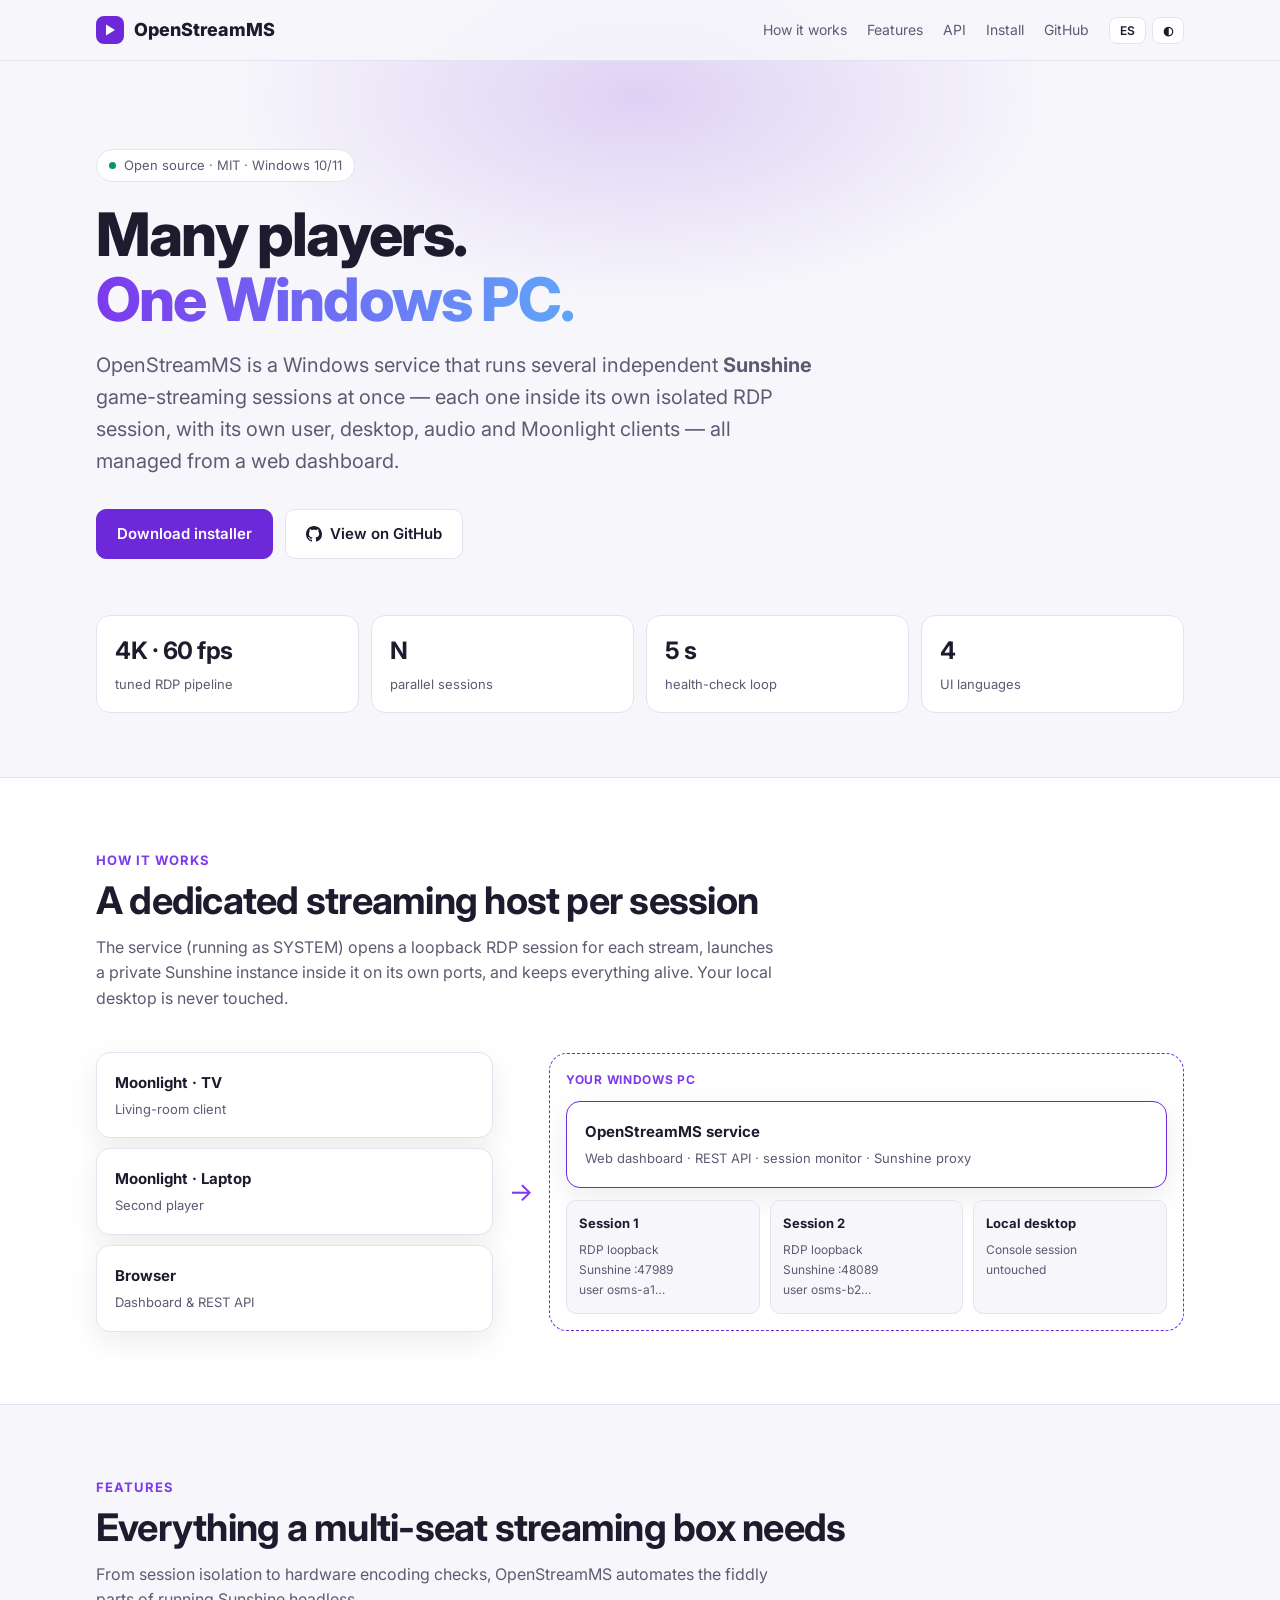
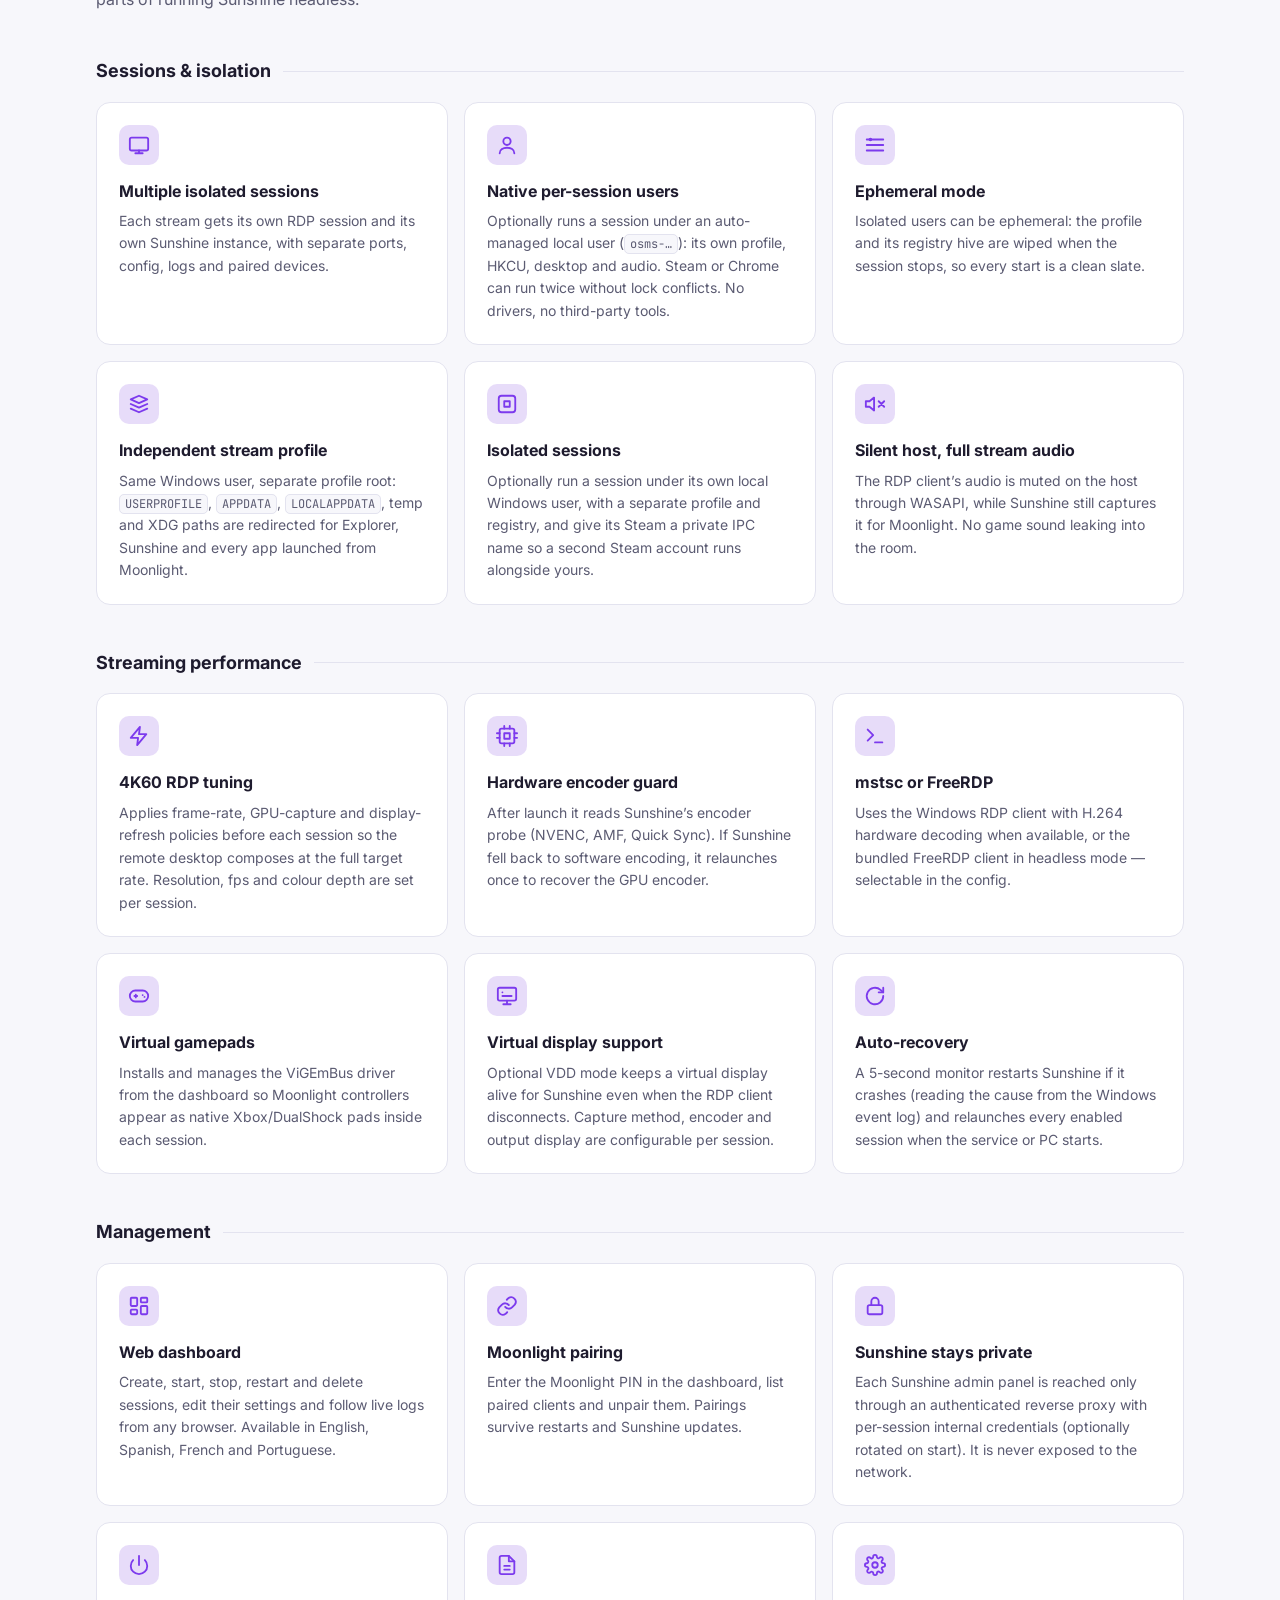
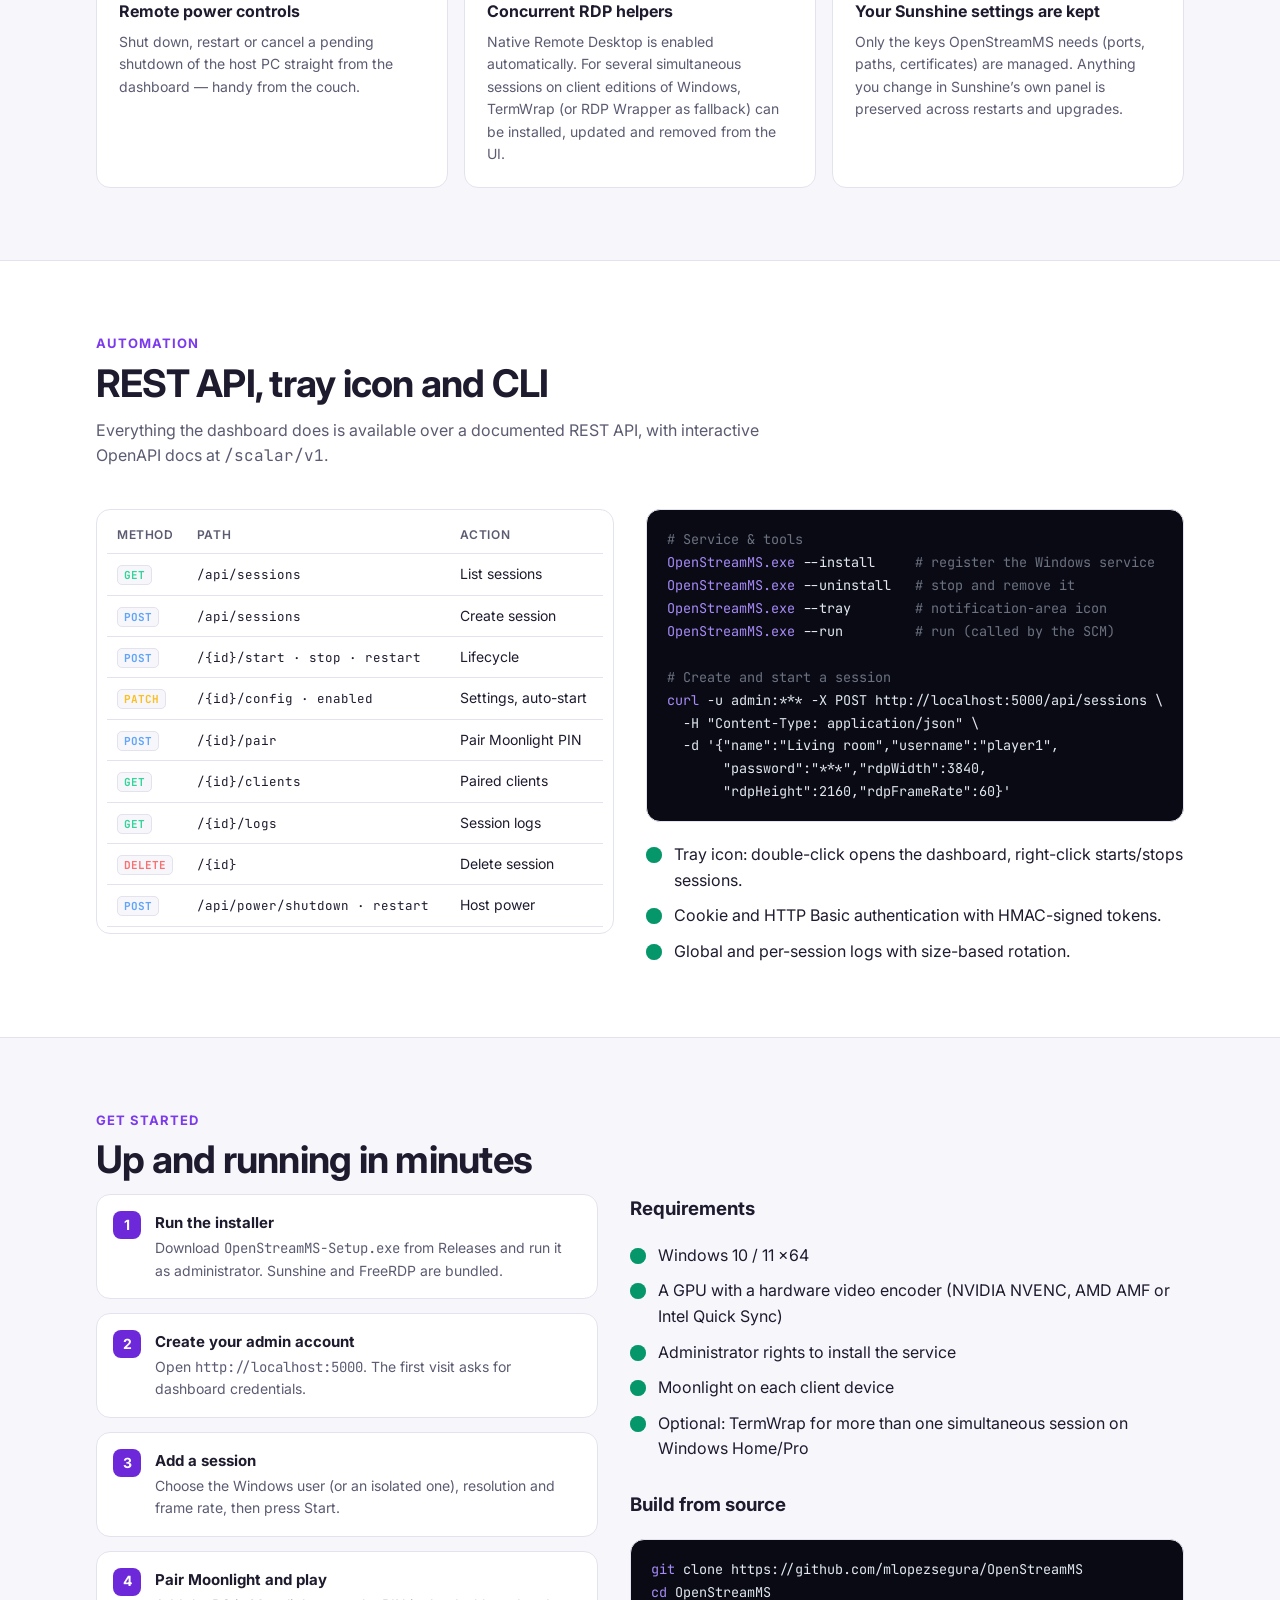
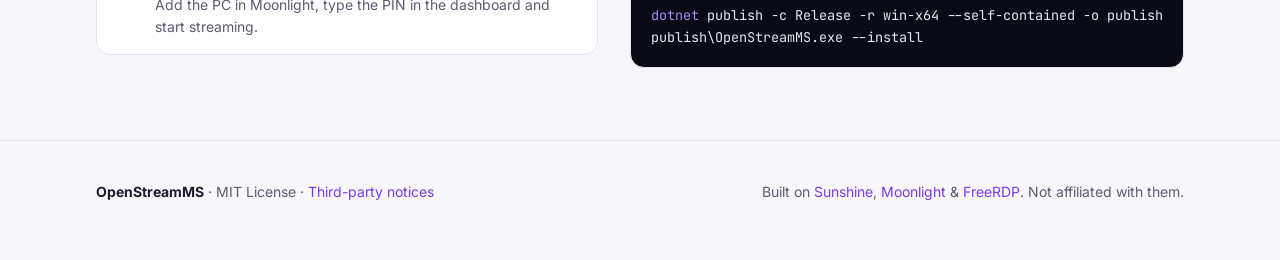
==== docs/index.html @ d2ac0c9d "Remove Sandboxie support Co-Authored-By: Claude Opus 5.5 <noreply@anthropic.com>" ====
<!DOCTYPE html>
<html lang="en">
<head>
<meta charset="utf-8">
<meta name="viewport" content="width=device-width, initial-scale=1">
<title>OpenStreamMS</title>
<meta name="description" content="Windows service that runs multiple isolated Sunshine game-streaming sessions for Moonlight, each in its own RDP session, managed from a web dashboard.">
<link rel="icon" href="data:image/svg+xml,<svg xmlns='http://www.w3.org/2000/svg' viewBox='0 0 32 32'><rect width='32' height='32' rx='7' fill='%237c3aed'/><path d='M12 9l11 7-11 7z' fill='white'/></svg>">
<link rel="preconnect" href="https://fonts.googleapis.com">
<link rel="preconnect" href="https://fonts.gstatic.com" crossorigin>
<link href="https://fonts.googleapis.com/css2?family=Inter:wght@400;500;600;700;800&family=JetBrains+Mono:wght@400;500&display=swap" rel="stylesheet">
<style>
:root {
  --bg: #0d0d1a;
  --surface: #13131f;
  --card: #1a1a2e;
  --border: #2d2d50;
  --accent: #7c3aed;
  --accent-2: #a78bfa;
  --text: #e2e8f0;
  --muted: #94a3b8;
  --ok: #34d399;
  --radius: 14px;
  --shadow: 0 10px 40px rgba(0,0,0,.35);
  --glow: rgba(124,58,237,.35);
}
:root[data-theme="light"] {
  --bg: #f7f7fb;
  --surface: #ffffff;
  --card: #ffffff;
  --border: #e3e3ef;
  --accent: #6d28d9;
  --accent-2: #7c3aed;
  --text: #1e1b2e;
  --muted: #5b5b72;
  --ok: #059669;
  --shadow: 0 10px 30px rgba(30,27,46,.08);
  --glow: rgba(109,40,217,.18);
}
@media (prefers-color-scheme: light) {
  :root:not([data-theme="dark"]) {
    --bg: #f7f7fb; --surface: #ffffff; --card: #ffffff; --border: #e3e3ef;
    --accent: #6d28d9; --accent-2: #7c3aed; --text: #1e1b2e; --muted: #5b5b72;
    --ok: #059669; --shadow: 0 10px 30px rgba(30,27,46,.08); --glow: rgba(109,40,217,.18);
  }
}
* { box-sizing: border-box; }
html { scroll-behavior: smooth; }
body {
  margin: 0; background: var(--bg); color: var(--text);
  font: 16px/1.6 Inter, system-ui, -apple-system, "Segoe UI", sans-serif;
  -webkit-font-smoothing: antialiased; overflow-x: hidden;
}
a { color: var(--accent-2); text-decoration: none; }
a:hover { text-decoration: underline; }
code, pre { font-family: "JetBrains Mono", ui-monospace, Consolas, monospace; }
.wrap { max-width: 1120px; margin: 0 auto; padding: 0 16px; }

/* Language switch: only the active language is shown */
html[lang="en"] [lang="es"], html[lang="es"] [lang="en"] { display: none !important; }

/* Nav */
nav.top {
  position: sticky; top: 0; z-index: 10;
  background: color-mix(in srgb, var(--bg) 85%, transparent);
  backdrop-filter: blur(10px); border-bottom: 1px solid var(--border);
}
nav.top .wrap { display: flex; align-items: center; gap: 20px; height: 60px; }
.brand { display: flex; align-items: center; gap: 10px; font-weight: 800; color: var(--text); font-size: 18px; }
.brand:hover { text-decoration: none; }
.logo { width: 28px; height: 28px; border-radius: 8px; background: var(--accent); display: grid; place-items: center; }
.links { display: flex; gap: 20px; margin-left: auto; font-size: 14px; }
.links a { color: var(--muted); }
.links a:hover { color: var(--text); text-decoration: none; }
.tools { display: flex; gap: 6px; }
.chip {
  border: 1px solid var(--border); background: var(--surface); color: var(--text);
  border-radius: 8px; padding: 5px 10px; font: 600 12px Inter, sans-serif; cursor: pointer;
}
.chip:hover { border-color: var(--accent); }
@media (max-width: 760px) { .links { display: none; } .tools { margin-left: auto; } }

/* Hero */
.hero { padding: 88px 0 64px; position: relative; }
.hero::before {
  content: ""; position: absolute; inset: -120px 0 auto; height: 520px; z-index: -1;
  background: radial-gradient(600px 300px at 50% 30%, var(--glow), transparent 70%);
}
.badge {
  display: inline-flex; gap: 8px; align-items: center; font-size: 13px; color: var(--muted);
  border: 1px solid var(--border); border-radius: 999px; padding: 5px 12px; background: var(--surface);
}
.badge .dot { width: 7px; height: 7px; border-radius: 50%; background: var(--ok); }
h1 { font-size: clamp(36px, 6vw, 60px); line-height: 1.08; letter-spacing: -.03em; margin: 20px 0 18px; font-weight: 800; }
h1 .grad { background: linear-gradient(90deg, var(--accent-2), #60a5fa); -webkit-background-clip: text; background-clip: text; color: transparent; }
.lead { font-size: clamp(17px, 2.2vw, 20px); color: var(--muted); max-width: 720px; margin: 0 0 32px; }
.cta { display: flex; gap: 12px; flex-wrap: wrap; }
.btn {
  display: inline-flex; align-items: center; gap: 8px; padding: 12px 20px; border-radius: 10px;
  font-weight: 600; font-size: 15px; border: 1px solid var(--border); color: var(--text); background: var(--surface);
}
.btn:hover { text-decoration: none; border-color: var(--accent); }
.btn.primary { background: var(--accent); border-color: var(--accent); color: #fff; }
.btn.primary:hover { filter: brightness(1.1); }
.stats { display: grid; grid-template-columns: repeat(4, 1fr); gap: 12px; margin-top: 56px; }
.stat { background: var(--surface); border: 1px solid var(--border); border-radius: var(--radius); padding: 16px 18px; }
.stat b { display: block; font-size: 24px; letter-spacing: -.02em; }
.stat span { color: var(--muted); font-size: 13px; }
@media (max-width: 760px) { .stats { grid-template-columns: repeat(2, 1fr); } }

/* Sections */
section { padding: 72px 0; }
section.alt { background: var(--surface); border-block: 1px solid var(--border); }
.eyebrow { color: var(--accent-2); font-weight: 700; font-size: 13px; text-transform: uppercase; letter-spacing: .08em; }
h2 { font-size: clamp(28px, 4vw, 38px); letter-spacing: -.02em; margin: 8px 0 12px; line-height: 1.15; }
.sub { color: var(--muted); max-width: 680px; margin: 0 0 40px; }

/* Architecture flow */
.flow { display: grid; grid-template-columns: 1fr auto 1.6fr; gap: 16px; align-items: center; }
.node { background: var(--card); border: 1px solid var(--border); border-radius: var(--radius); padding: 18px; box-shadow: var(--shadow); }
.node h4 { margin: 0 0 4px; font-size: 15px; }
.node p { margin: 0; color: var(--muted); font-size: 13px; }
.arrow { color: var(--accent-2); font-size: 26px; text-align: center; }
.host { border: 1px dashed var(--accent); border-radius: calc(var(--radius) + 4px); padding: 16px; }
.host > .label { font-size: 12px; font-weight: 700; color: var(--accent-2); text-transform: uppercase; letter-spacing: .06em; margin-bottom: 12px; }
.svc { margin-bottom: 12px; border-color: var(--accent); }
.sessions { display: grid; grid-template-columns: repeat(3, 1fr); gap: 10px; }
.session { background: var(--bg); border: 1px solid var(--border); border-radius: 10px; padding: 12px; font-size: 13px; }
.session b { display: block; font-size: 13px; margin-bottom: 6px; }
.session div { color: var(--muted); font-size: 12px; line-height: 1.7; }
.clients { display: grid; gap: 10px; }
@media (max-width: 860px) {
  .flow { grid-template-columns: 1fr; }
  .arrow { transform: rotate(90deg); }
  .sessions { grid-template-columns: 1fr; }
}

/* Feature grid */
.cat { margin: 44px 0 16px; display: flex; align-items: center; gap: 12px; font-weight: 700; font-size: 18px; }
.cat:first-of-type { margin-top: 0; }
.cat::after { content: ""; flex: 1; height: 1px; background: var(--border); }
.grid { display: grid; grid-template-columns: repeat(3, 1fr); gap: 16px; }
@media (max-width: 960px) { .grid { grid-template-columns: repeat(2, 1fr); } }
@media (max-width: 620px) { .grid { grid-template-columns: 1fr; } }
.feat {
  background: var(--card); border: 1px solid var(--border); border-radius: var(--radius); padding: 22px;
  transition: border-color .15s, transform .15s;
}
.feat:hover { border-color: var(--accent); transform: translateY(-2px); }
.ico {
  width: 40px; height: 40px; border-radius: 10px; display: grid; place-items: center; margin-bottom: 14px;
  background: color-mix(in srgb, var(--accent) 16%, transparent); color: var(--accent-2);
}
.ico svg { width: 22px; height: 22px; fill: none; stroke: currentColor; stroke-width: 2; stroke-linecap: round; stroke-linejoin: round; }
.feat h3 { margin: 0 0 6px; font-size: 16px; }
.feat p { margin: 0; color: var(--muted); font-size: 14px; }
.feat code { font-size: 12px; background: var(--bg); border: 1px solid var(--border); border-radius: 5px; padding: 1px 5px; }

/* Two-column blocks */
.two { display: grid; grid-template-columns: 1fr 1fr; gap: 32px; align-items: start; }
@media (max-width: 860px) { .two { grid-template-columns: 1fr; } }
ul.check { list-style: none; padding: 0; margin: 0; display: grid; gap: 10px; }
ul.check li { padding-left: 28px; position: relative; }
ul.check li::before {
  content: ""; position: absolute; left: 0; top: 5px; width: 16px; height: 16px; border-radius: 50%;
  background: color-mix(in srgb, var(--ok) 20%, transparent);
  box-shadow: inset 0 0 0 5px color-mix(in srgb, var(--ok) 20%, transparent), inset 0 0 0 8px var(--ok);
}
pre {
  background: #0a0a14; color: #e2e8f0; border: 1px solid var(--border); border-radius: var(--radius);
  padding: 18px 20px; overflow-x: auto; font-size: 13.5px; line-height: 1.7; margin: 0;
}
pre .c { color: #6b7280; }
pre .k { color: #a78bfa; }
table { width: 100%; border-collapse: collapse; font-size: 14px; }
th, td { text-align: left; padding: 9px 10px; border-bottom: 1px solid var(--border); vertical-align: top; }
th { color: var(--muted); font-weight: 600; font-size: 12px; text-transform: uppercase; letter-spacing: .05em; }
td code { font-size: 12.5px; }
.m { font: 700 11px "JetBrains Mono", monospace; padding: 2px 6px; border-radius: 5px; background: var(--bg); border: 1px solid var(--border); }
.m.get { color: #34d399; } .m.post { color: #60a5fa; } .m.patch { color: #fbbf24; } .m.del { color: #f87171; } .m.put { color: #c084fc; }
.tablewrap { overflow-x: auto; background: var(--card); border: 1px solid var(--border); border-radius: var(--radius); padding: 6px 10px; }

/* Steps */
.steps { counter-reset: s; display: grid; gap: 14px; }
.step { background: var(--card); border: 1px solid var(--border); border-radius: var(--radius); padding: 16px 18px 16px 58px; position: relative; }
.step::before {
  counter-increment: s; content: counter(s); position: absolute; left: 16px; top: 16px;
  width: 28px; height: 28px; border-radius: 8px; background: var(--accent); color: #fff; font-weight: 700; display: grid; place-items: center; font-size: 14px;
}
.step h4 { margin: 0 0 2px; font-size: 15px; }
.step p { margin: 0; color: var(--muted); font-size: 14px; }

footer { padding: 40px 0 56px; color: var(--muted); font-size: 14px; border-top: 1px solid var(--border); }
footer .wrap { display: flex; gap: 20px; flex-wrap: wrap; justify-content: space-between; }
</style>
</head>
<body>

<nav class="top">
  <div class="wrap">
    <a class="brand" href="#">
      <span class="logo"><svg width="14" height="14" viewBox="0 0 14 14"><path d="M3 1.5l9 5.5-9 5.5z" fill="#fff"/></svg></span>
      OpenStreamMS
    </a>
    <div class="links">
      <a href="#how"><span lang="en">How it works</span><span lang="es">Cómo funciona</span></a>
      <a href="#features"><span lang="en">Features</span><span lang="es">Características</span></a>
      <a href="#api">API</a>
      <a href="#install"><span lang="en">Install</span><span lang="es">Instalación</span></a>
      <a href="https://github.com/mlopezsegura/OpenStreamMS">GitHub</a>
    </div>
    <div class="tools">
      <button class="chip" id="langBtn" type="button" aria-label="Switch language">ES</button>
      <button class="chip" id="themeBtn" type="button" aria-label="Toggle theme">◐</button>
    </div>
  </div>
</nav>

<header class="hero">
  <div class="wrap">
    <span class="badge"><span class="dot"></span>
      <span lang="en">Open source · MIT · Windows 10/11</span>
      <span lang="es">Código abierto · MIT · Windows 10/11</span>
    </span>
    <h1>
      <span lang="en">Many players.<br><span class="grad">One Windows PC.</span></span>
      <span lang="es">Varios jugadores.<br><span class="grad">Un solo PC con Windows.</span></span>
    </h1>
    <p class="lead">
      <span lang="en">OpenStreamMS is a Windows service that runs several independent <strong>Sunshine</strong> game-streaming sessions at once — each one inside its own isolated RDP session, with its own user, desktop, audio and Moonlight clients — all managed from a web dashboard.</span>
      <span lang="es">OpenStreamMS es un servicio de Windows que ejecuta varias sesiones de streaming de juegos con <strong>Sunshine</strong> a la vez, cada una dentro de su propia sesión RDP aislada, con su usuario, escritorio, audio y clientes Moonlight, y todo se gestiona desde un panel web.</span>
    </p>
    <div class="cta">
      <a class="btn primary" href="https://github.com/mlopezsegura/OpenStreamMS/releases">
        <span lang="en">Download installer</span><span lang="es">Descargar instalador</span>
      </a>
      <a class="btn" href="https://github.com/mlopezsegura/OpenStreamMS">
        <svg width="16" height="16" viewBox="0 0 16 16" fill="currentColor"><path d="M8 0C3.58 0 0 3.58 0 8c0 3.54 2.29 6.53 5.47 7.59.4.07.55-.17.55-.38 0-.19-.01-.82-.01-1.49-2.01.37-2.53-.49-2.69-.94-.09-.23-.48-.94-.82-1.13-.28-.15-.68-.52-.01-.53.63-.01 1.08.58 1.23.82.72 1.21 1.87.87 2.33.66.07-.52.28-.87.51-1.07-1.78-.2-3.64-.89-3.64-3.95 0-.87.31-1.59.82-2.15-.08-.2-.36-1.02.08-2.12 0 0 .67-.21 2.2.82.64-.18 1.32-.27 2-.27.68 0 1.36.09 2 .27 1.53-1.04 2.2-.82 2.2-.82.44 1.1.16 1.92.08 2.12.51.56.82 1.27.82 2.15 0 3.07-1.87 3.75-3.65 3.95.29.25.54.73.54 1.48 0 1.07-.01 1.93-.01 2.2 0 .21.15.46.55.38A8.013 8.013 0 0016 8c0-4.42-3.58-8-8-8z"/></svg>
        <span lang="en">View on GitHub</span><span lang="es">Ver en GitHub</span>
      </a>
    </div>
    <div class="stats">
      <div class="stat"><b>4K · 60 fps</b><span lang="en">tuned RDP pipeline</span><span lang="es">pipeline RDP optimizado</span></div>
      <div class="stat"><b>N</b><span lang="en">parallel sessions</span><span lang="es">sesiones en paralelo</span></div>
      <div class="stat"><b>5 s</b><span lang="en">health-check loop</span><span lang="es">ciclo de vigilancia</span></div>
      <div class="stat"><b>4</b><span lang="en">UI languages</span><span lang="es">idiomas en el panel</span></div>
    </div>
  </div>
</header>

<!-- ───────────────────────── HOW IT WORKS ───────────────────────── -->
<section id="how" class="alt">
  <div class="wrap">
    <div class="eyebrow"><span lang="en">How it works</span><span lang="es">Cómo funciona</span></div>
    <h2><span lang="en">A dedicated streaming host per session</span><span lang="es">Un host de streaming dedicado por sesión</span></h2>
    <p class="sub">
      <span lang="en">The service (running as SYSTEM) opens a loopback RDP session for each stream, launches a private Sunshine instance inside it on its own ports, and keeps everything alive. Your local desktop is never touched.</span>
      <span lang="es">El servicio (que corre como SYSTEM) abre una sesión RDP local por cada stream, lanza dentro una instancia privada de Sunshine con sus propios puertos y lo mantiene todo en marcha. Tu escritorio local no se toca.</span>
    </p>

    <div class="flow">
      <div class="clients">
        <div class="node"><h4>Moonlight · TV</h4><p><span lang="en">Living-room client</span><span lang="es">Cliente del salón</span></p></div>
        <div class="node"><h4>Moonlight · Laptop</h4><p><span lang="en">Second player</span><span lang="es">Segundo jugador</span></p></div>
        <div class="node"><h4><span lang="en">Browser</span><span lang="es">Navegador</span></h4><p><span lang="en">Dashboard &amp; REST API</span><span lang="es">Panel y API REST</span></p></div>
      </div>
      <div class="arrow" aria-hidden="true">→</div>
      <div class="host">
        <div class="label"><span lang="en">Your Windows PC</span><span lang="es">Tu PC con Windows</span></div>
        <div class="node svc">
          <h4>OpenStreamMS service</h4>
          <p><span lang="en">Web dashboard · REST API · session monitor · Sunshine proxy</span><span lang="es">Panel web · API REST · monitor de sesiones · proxy a Sunshine</span></p>
        </div>
        <div class="sessions">
          <div class="session"><b><span lang="en">Session 1</span><span lang="es">Sesión 1</span></b>
            <div>RDP loopback<br>Sunshine :47989<br><span lang="en">user</span><span lang="es">usuario</span> osms-a1…</div></div>
          <div class="session"><b><span lang="en">Session 2</span><span lang="es">Sesión 2</span></b>
            <div>RDP loopback<br>Sunshine :48089<br><span lang="en">user</span><span lang="es">usuario</span> osms-b2…</div></div>
          <div class="session"><b><span lang="en">Local desktop</span><span lang="es">Escritorio local</span></b>
            <div><span lang="en">Console session<br>untouched</span><span lang="es">Sesión de consola<br>intacta</span></div></div>
        </div>
      </div>
    </div>
  </div>
</section>

<!-- ───────────────────────── FEATURES ───────────────────────── -->
<section id="features">
  <div class="wrap">
    <div class="eyebrow"><span lang="en">Features</span><span lang="es">Características</span></div>
    <h2><span lang="en">Everything a multi-seat streaming box needs</span><span lang="es">Todo lo que necesita un PC de streaming multipuesto</span></h2>
    <p class="sub"><span lang="en">From session isolation to hardware encoding checks, OpenStreamMS automates the fiddly parts of running Sunshine headless.</span><span lang="es">Desde el aislamiento de sesiones hasta la comprobación del encoder por hardware, OpenStreamMS automatiza lo más engorroso de usar Sunshine sin pantalla.</span></p>

    <!-- Sessions & isolation -->
    <div class="cat"><span lang="en">Sessions &amp; isolation</span><span lang="es">Sesiones y aislamiento</span></div>
    <div class="grid">
      <div class="feat">
        <div class="ico"><svg viewBox="0 0 24 24"><rect x="2" y="4" width="20" height="14" rx="2"/><path d="M8 21h8M12 18v3"/></svg></div>
        <h3><span lang="en">Multiple isolated sessions</span><span lang="es">Varias sesiones aisladas</span></h3>
        <p><span lang="en">Each stream gets its own RDP session and its own Sunshine instance, with separate ports, config, logs and paired devices.</span><span lang="es">Cada stream tiene su propia sesión RDP y su propia instancia de Sunshine, con puertos, configuración, logs y dispositivos emparejados independientes.</span></p>
      </div>
      <div class="feat">
        <div class="ico"><svg viewBox="0 0 24 24"><circle cx="12" cy="8" r="4"/><path d="M4 21c0-4 4-6 8-6s8 2 8 6"/></svg></div>
        <h3><span lang="en">Native per-session users</span><span lang="es">Usuarios nativos por sesión</span></h3>
        <p><span lang="en">Optionally runs a session under an auto-managed local user (<code>osms-…</code>): its own profile, HKCU, desktop and audio. Steam or Chrome can run twice without lock conflicts. No drivers, no third-party tools.</span><span lang="es">Opcionalmente ejecuta la sesión con un usuario local gestionado automáticamente (<code>osms-…</code>): perfil, HKCU, escritorio y audio propios. Steam o Chrome pueden abrirse dos veces sin conflictos de bloqueo. Sin drivers ni herramientas externas.</span></p>
      </div>
      <div class="feat">
        <div class="ico"><svg viewBox="0 0 24 24"><path d="M3 6h18M3 12h18M3 18h18"/><circle cx="7" cy="6" r="1"/></svg></div>
        <h3><span lang="en">Ephemeral mode</span><span lang="es">Modo efímero</span></h3>
        <p><span lang="en">Isolated users can be ephemeral: the profile and its registry hive are wiped when the session stops, so every start is a clean slate.</span><span lang="es">Los usuarios aislados pueden ser efímeros: el perfil y su registro se borran al parar la sesión, así que cada arranque empieza de cero.</span></p>
      </div>
      <div class="feat">
        <div class="ico"><svg viewBox="0 0 24 24"><path d="M3 7l9-4 9 4-9 4z"/><path d="M3 12l9 4 9-4M3 17l9 4 9-4"/></svg></div>
        <h3><span lang="en">Independent stream profile</span><span lang="es">Perfil de stream independiente</span></h3>
        <p><span lang="en">Same Windows user, separate profile root: <code>USERPROFILE</code>, <code>APPDATA</code>, <code>LOCALAPPDATA</code>, temp and XDG paths are redirected for Explorer, Sunshine and every app launched from Moonlight.</span><span lang="es">Mismo usuario de Windows con una raíz de perfil aparte: <code>USERPROFILE</code>, <code>APPDATA</code>, <code>LOCALAPPDATA</code>, temporales y rutas XDG se redirigen para Explorer, Sunshine y cada app lanzada desde Moonlight.</span></p>
      </div>
      <div class="feat">
        <div class="ico"><svg viewBox="0 0 24 24"><rect x="3" y="3" width="18" height="18" rx="3"/><path d="M9 9h6v6H9z"/></svg></div>
        <h3><span lang="en">Isolated sessions</span><span lang="es">Sesiones aisladas</span></h3>
        <p><span lang="en">Optionally run a session under its own local Windows user, with a separate profile and registry, and give its Steam a private IPC name so a second Steam account runs alongside yours.</span><span lang="es">Opcionalmente, una sesión puede correr con su propio usuario local de Windows, con perfil y registro aparte, y su Steam usa un nombre IPC propio para que otra cuenta de Steam funcione a la vez que la tuya.</span></p>
      </div>
      <div class="feat">
        <div class="ico"><svg viewBox="0 0 24 24"><path d="M11 5L6 9H2v6h4l5 4z"/><path d="M22 9l-6 6M16 9l6 6"/></svg></div>
        <h3><span lang="en">Silent host, full stream audio</span><span lang="es">Host en silencio, audio completo en el stream</span></h3>
        <p><span lang="en">The RDP client’s audio is muted on the host through WASAPI, while Sunshine still captures it for Moonlight. No game sound leaking into the room.</span><span lang="es">El audio del cliente RDP se silencia en el host mediante WASAPI, mientras Sunshine lo sigue capturando para Moonlight. El sonido del juego no se oye en la habitación.</span></p>
      </div>
    </div>

    <!-- Streaming quality -->
    <div class="cat"><span lang="en">Streaming performance</span><span lang="es">Rendimiento del streaming</span></div>
    <div class="grid">
      <div class="feat">
        <div class="ico"><svg viewBox="0 0 24 24"><path d="M13 2L3 14h8l-1 8 10-12h-8z"/></svg></div>
        <h3><span lang="en">4K60 RDP tuning</span><span lang="es">RDP optimizado para 4K60</span></h3>
        <p><span lang="en">Applies frame-rate, GPU-capture and display-refresh policies before each session so the remote desktop composes at the full target rate. Resolution, fps and colour depth are set per session.</span><span lang="es">Aplica políticas de fps, captura por GPU y frecuencia de pantalla antes de cada sesión para que el escritorio remoto se componga a la tasa completa. Resolución, fps y profundidad de color se configuran por sesión.</span></p>
      </div>
      <div class="feat">
        <div class="ico"><svg viewBox="0 0 24 24"><rect x="4" y="4" width="16" height="16" rx="2"/><path d="M9 9h6v6H9zM9 1v3M15 1v3M9 20v3M15 20v3M20 9h3M20 14h3M1 9h3M1 14h3"/></svg></div>
        <h3><span lang="en">Hardware encoder guard</span><span lang="es">Control del encoder por hardware</span></h3>
        <p><span lang="en">After launch it reads Sunshine’s encoder probe (NVENC, AMF, Quick Sync). If Sunshine fell back to software encoding, it relaunches once to recover the GPU encoder.</span><span lang="es">Tras el arranque lee la detección de encoders de Sunshine (NVENC, AMF, Quick Sync). Si Sunshine ha caído a codificación por software, lo relanza una vez para recuperar el encoder de la GPU.</span></p>
      </div>
      <div class="feat">
        <div class="ico"><svg viewBox="0 0 24 24"><path d="M4 17l6-6-6-6M12 19h8"/></svg></div>
        <h3><span lang="en">mstsc or FreeRDP</span><span lang="es">mstsc o FreeRDP</span></h3>
        <p><span lang="en">Uses the Windows RDP client with H.264 hardware decoding when available, or the bundled FreeRDP client in headless mode — selectable in the config.</span><span lang="es">Usa el cliente RDP de Windows con decodificación H.264 por hardware si está disponible, o el cliente FreeRDP incluido en modo oculto; se elige en la configuración.</span></p>
      </div>
      <div class="feat">
        <div class="ico"><svg viewBox="0 0 24 24"><rect x="2" y="6" width="20" height="12" rx="6"/><path d="M7 12h3M8.5 10.5v3M16 11h.01M18 13h.01"/></svg></div>
        <h3><span lang="en">Virtual gamepads</span><span lang="es">Mandos virtuales</span></h3>
        <p><span lang="en">Installs and manages the ViGEmBus driver from the dashboard so Moonlight controllers appear as native Xbox/DualShock pads inside each session.</span><span lang="es">Instala y gestiona el driver ViGEmBus desde el panel para que los mandos de Moonlight aparezcan como mandos Xbox/DualShock nativos en cada sesión.</span></p>
      </div>
      <div class="feat">
        <div class="ico"><svg viewBox="0 0 24 24"><rect x="2" y="3" width="20" height="14" rx="2"/><path d="M12 17v4M8 21h8M7 8h.01M7 12h10"/></svg></div>
        <h3><span lang="en">Virtual display support</span><span lang="es">Soporte de pantalla virtual</span></h3>
        <p><span lang="en">Optional VDD mode keeps a virtual display alive for Sunshine even when the RDP client disconnects. Capture method, encoder and output display are configurable per session.</span><span lang="es">El modo VDD opcional mantiene una pantalla virtual activa para Sunshine aunque se desconecte el cliente RDP. Método de captura, encoder y pantalla de salida se configuran por sesión.</span></p>
      </div>
      <div class="feat">
        <div class="ico"><svg viewBox="0 0 24 24"><path d="M21 12a9 9 0 11-3-6.7L21 8"/><path d="M21 3v5h-5"/></svg></div>
        <h3><span lang="en">Auto-recovery</span><span lang="es">Recuperación automática</span></h3>
        <p><span lang="en">A 5-second monitor restarts Sunshine if it crashes (reading the cause from the Windows event log) and relaunches every enabled session when the service or PC starts.</span><span lang="es">Un monitor cada 5 segundos reinicia Sunshine si falla (leyendo la causa en el registro de eventos de Windows) y relanza todas las sesiones habilitadas cuando arranca el servicio o el PC.</span></p>
      </div>
    </div>

    <!-- Management -->
    <div class="cat"><span lang="en">Management</span><span lang="es">Gestión</span></div>
    <div class="grid">
      <div class="feat">
        <div class="ico"><svg viewBox="0 0 24 24"><rect x="3" y="3" width="7" height="9" rx="1"/><rect x="14" y="3" width="7" height="5" rx="1"/><rect x="14" y="12" width="7" height="9" rx="1"/><rect x="3" y="16" width="7" height="5" rx="1"/></svg></div>
        <h3><span lang="en">Web dashboard</span><span lang="es">Panel web</span></h3>
        <p><span lang="en">Create, start, stop, restart and delete sessions, edit their settings and follow live logs from any browser. Available in English, Spanish, French and Portuguese.</span><span lang="es">Crea, inicia, detiene, reinicia y borra sesiones, edita su configuración y sigue los logs en directo desde cualquier navegador. En inglés, español, francés y portugués.</span></p>
      </div>
      <div class="feat">
        <div class="ico"><svg viewBox="0 0 24 24"><path d="M10 13a5 5 0 007.5.5l3-3a5 5 0 00-7-7l-1.7 1.7"/><path d="M14 11a5 5 0 00-7.5-.5l-3 3a5 5 0 007 7l1.7-1.7"/></svg></div>
        <h3><span lang="en">Moonlight pairing</span><span lang="es">Emparejamiento con Moonlight</span></h3>
        <p><span lang="en">Enter the Moonlight PIN in the dashboard, list paired clients and unpair them. Pairings survive restarts and Sunshine updates.</span><span lang="es">Introduce el PIN de Moonlight en el panel, consulta los clientes emparejados y desemparéjalos. Los emparejamientos se conservan tras reinicios y actualizaciones de Sunshine.</span></p>
      </div>
      <div class="feat">
        <div class="ico"><svg viewBox="0 0 24 24"><rect x="4" y="11" width="16" height="10" rx="2"/><path d="M8 11V7a4 4 0 018 0v4"/></svg></div>
        <h3><span lang="en">Sunshine stays private</span><span lang="es">Sunshine queda privado</span></h3>
        <p><span lang="en">Each Sunshine admin panel is reached only through an authenticated reverse proxy with per-session internal credentials (optionally rotated on start). It is never exposed to the network.</span><span lang="es">Al panel de administración de cada Sunshine solo se llega a través de un proxy inverso autenticado con credenciales internas por sesión (opcionalmente rotadas en cada arranque). Nunca se expone a la red.</span></p>
      </div>
      <div class="feat">
        <div class="ico"><svg viewBox="0 0 24 24"><path d="M12 2v10"/><path d="M18.4 6.6a9 9 0 11-12.8 0"/></svg></div>
        <h3><span lang="en">Remote power controls</span><span lang="es">Control de energía remoto</span></h3>
        <p><span lang="en">Shut down, restart or cancel a pending shutdown of the host PC straight from the dashboard — handy from the couch.</span><span lang="es">Apaga, reinicia o cancela un apagado pendiente del PC directamente desde el panel, muy práctico desde el sofá.</span></p>
      </div>
      <div class="feat">
        <div class="ico"><svg viewBox="0 0 24 24"><path d="M14 2H6a2 2 0 00-2 2v16a2 2 0 002 2h12a2 2 0 002-2V8z"/><path d="M14 2v6h6M9 13h6M9 17h6"/></svg></div>
        <h3><span lang="en">Concurrent RDP helpers</span><span lang="es">Ayudas para RDP concurrente</span></h3>
        <p><span lang="en">Native Remote Desktop is enabled automatically. For several simultaneous sessions on client editions of Windows, TermWrap (or RDP Wrapper as fallback) can be installed, updated and removed from the UI.</span><span lang="es">Escritorio Remoto nativo se habilita automáticamente. Para varias sesiones simultáneas en ediciones cliente de Windows, TermWrap (o RDP Wrapper como alternativa) se puede instalar, actualizar y quitar desde el panel.</span></p>
      </div>
      <div class="feat">
        <div class="ico"><svg viewBox="0 0 24 24"><circle cx="12" cy="12" r="3"/><path d="M19.4 15a1.7 1.7 0 00.3 1.8l.1.1a2 2 0 11-2.8 2.8l-.1-.1a1.7 1.7 0 00-1.8-.3 1.7 1.7 0 00-1 1.5V21a2 2 0 11-4 0v-.1a1.7 1.7 0 00-1.1-1.5 1.7 1.7 0 00-1.8.3l-.1.1a2 2 0 11-2.8-2.8l.1-.1a1.7 1.7 0 00.3-1.8 1.7 1.7 0 00-1.5-1H3a2 2 0 110-4h.1a1.7 1.7 0 001.5-1.1 1.7 1.7 0 00-.3-1.8l-.1-.1a2 2 0 112.8-2.8l.1.1a1.7 1.7 0 001.8.3H9a1.7 1.7 0 001-1.5V3a2 2 0 114 0v.1a1.7 1.7 0 001 1.5 1.7 1.7 0 001.8-.3l.1-.1a2 2 0 112.8 2.8l-.1.1a1.7 1.7 0 00-.3 1.8V9a1.7 1.7 0 001.5 1H21a2 2 0 110 4h-.1a1.7 1.7 0 00-1.5 1z"/></svg></div>
        <h3><span lang="en">Your Sunshine settings are kept</span><span lang="es">Se respetan tus ajustes de Sunshine</span></h3>
        <p><span lang="en">Only the keys OpenStreamMS needs (ports, paths, certificates) are managed. Anything you change in Sunshine’s own panel is preserved across restarts and upgrades.</span><span lang="es">Solo se gestionan las claves que necesita OpenStreamMS (puertos, rutas, certificados). Lo que cambies en el panel de Sunshine se conserva entre reinicios y actualizaciones.</span></p>
      </div>
    </div>
  </div>
</section>

<!-- ───────────────────────── API & OPS ───────────────────────── -->
<section id="api" class="alt">
  <div class="wrap">
    <div class="eyebrow"><span lang="en">Automation</span><span lang="es">Automatización</span></div>
    <h2><span lang="en">REST API, tray icon and CLI</span><span lang="es">API REST, icono de bandeja y CLI</span></h2>
    <p class="sub"><span lang="en">Everything the dashboard does is available over a documented REST API, with interactive OpenAPI docs at <code>/scalar/v1</code>.</span><span lang="es">Todo lo que hace el panel está disponible en una API REST documentada, con documentación OpenAPI interactiva en <code>/scalar/v1</code>.</span></p>

    <div class="two">
      <div class="tablewrap">
        <table>
          <thead><tr><th><span lang="en">Method</span><span lang="es">Método</span></th><th><span lang="en">Path</span><span lang="es">Ruta</span></th><th><span lang="en">Action</span><span lang="es">Acción</span></th></tr></thead>
          <tbody>
            <tr><td><span class="m get">GET</span></td><td><code>/api/sessions</code></td><td><span lang="en">List sessions</span><span lang="es">Listar sesiones</span></td></tr>
            <tr><td><span class="m post">POST</span></td><td><code>/api/sessions</code></td><td><span lang="en">Create session</span><span lang="es">Crear sesión</span></td></tr>
            <tr><td><span class="m post">POST</span></td><td><code>/{id}/start · stop · restart</code></td><td><span lang="en">Lifecycle</span><span lang="es">Ciclo de vida</span></td></tr>
            <tr><td><span class="m patch">PATCH</span></td><td><code>/{id}/config · enabled</code></td><td><span lang="en">Settings, auto-start</span><span lang="es">Ajustes, autoarranque</span></td></tr>
            <tr><td><span class="m post">POST</span></td><td><code>/{id}/pair</code></td><td><span lang="en">Pair Moonlight PIN</span><span lang="es">Emparejar PIN de Moonlight</span></td></tr>
            <tr><td><span class="m get">GET</span></td><td><code>/{id}/clients</code></td><td><span lang="en">Paired clients</span><span lang="es">Clientes emparejados</span></td></tr>
            <tr><td><span class="m get">GET</span></td><td><code>/{id}/logs</code></td><td><span lang="en">Session logs</span><span lang="es">Logs de la sesión</span></td></tr>
            <tr><td><span class="m del">DELETE</span></td><td><code>/{id}</code></td><td><span lang="en">Delete session</span><span lang="es">Borrar sesión</span></td></tr>
            <tr><td><span class="m post">POST</span></td><td><code>/api/power/shutdown · restart</code></td><td><span lang="en">Host power</span><span lang="es">Energía del host</span></td></tr>
          </tbody>
        </table>
      </div>
      <div>
<pre><span class="c"># Service &amp; tools</span>
<span class="k">OpenStreamMS.exe</span> --install     <span class="c"># register the Windows service</span>
<span class="k">OpenStreamMS.exe</span> --uninstall   <span class="c"># stop and remove it</span>
<span class="k">OpenStreamMS.exe</span> --tray        <span class="c"># notification-area icon</span>
<span class="k">OpenStreamMS.exe</span> --run         <span class="c"># run (called by the SCM)</span>

<span class="c"># Create and start a session</span>
<span class="k">curl</span> -u admin:*** -X POST http://localhost:5000/api/sessions \
  -H "Content-Type: application/json" \
  -d '{"name":"Living room","username":"player1",
       "password":"***","rdpWidth":3840,
       "rdpHeight":2160,"rdpFrameRate":60}'</pre>
        <ul class="check" style="margin-top:20px">
          <li><span lang="en">Tray icon: double-click opens the dashboard, right-click starts/stops sessions.</span><span lang="es">Icono de bandeja: doble clic abre el panel y clic derecho inicia o detiene sesiones.</span></li>
          <li><span lang="en">Cookie and HTTP Basic authentication with HMAC-signed tokens.</span><span lang="es">Autenticación por cookie y HTTP Basic con tokens firmados con HMAC.</span></li>
          <li><span lang="en">Global and per-session logs with size-based rotation.</span><span lang="es">Logs globales y por sesión con rotación por tamaño.</span></li>
        </ul>
      </div>
    </div>
  </div>
</section>

<!-- ───────────────────────── INSTALL ───────────────────────── -->
<section id="install">
  <div class="wrap">
    <div class="eyebrow"><span lang="en">Get started</span><span lang="es">Empezar</span></div>
    <h2><span lang="en">Up and running in minutes</span><span lang="es">Funcionando en minutos</span></h2>
    <div class="two">
      <div class="steps">
        <div class="step">
          <h4><span lang="en">Run the installer</span><span lang="es">Ejecuta el instalador</span></h4>
          <p><span lang="en">Download <code>OpenStreamMS-Setup.exe</code> from Releases and run it as administrator. Sunshine and FreeRDP are bundled.</span><span lang="es">Descarga <code>OpenStreamMS-Setup.exe</code> desde Releases y ejecútalo como administrador. Incluye Sunshine y FreeRDP.</span></p>
        </div>
        <div class="step">
          <h4><span lang="en">Create your admin account</span><span lang="es">Crea tu cuenta de administrador</span></h4>
          <p><span lang="en">Open <code>http://localhost:5000</code>. The first visit asks for dashboard credentials.</span><span lang="es">Abre <code>http://localhost:5000</code>. La primera visita pide las credenciales del panel.</span></p>
        </div>
        <div class="step">
          <h4><span lang="en">Add a session</span><span lang="es">Añade una sesión</span></h4>
          <p><span lang="en">Choose the Windows user (or an isolated one), resolution and frame rate, then press Start.</span><span lang="es">Elige el usuario de Windows (o uno aislado), la resolución y los fps, y pulsa Iniciar.</span></p>
        </div>
        <div class="step">
          <h4><span lang="en">Pair Moonlight and play</span><span lang="es">Empareja Moonlight y juega</span></h4>
          <p><span lang="en">Add the PC in Moonlight, type the PIN in the dashboard and start streaming.</span><span lang="es">Añade el PC en Moonlight, escribe el PIN en el panel y empieza a jugar.</span></p>
        </div>
      </div>
      <div>
        <h3 style="margin-top:0"><span lang="en">Requirements</span><span lang="es">Requisitos</span></h3>
        <ul class="check">
          <li>Windows 10 / 11 x64</li>
          <li><span lang="en">A GPU with a hardware video encoder (NVIDIA NVENC, AMD AMF or Intel Quick Sync)</span><span lang="es">Una GPU con encoder de vídeo por hardware (NVIDIA NVENC, AMD AMF o Intel Quick Sync)</span></li>
          <li><span lang="en">Administrator rights to install the service</span><span lang="es">Permisos de administrador para instalar el servicio</span></li>
          <li><span lang="en">Moonlight on each client device</span><span lang="es">Moonlight en cada dispositivo cliente</span></li>
          <li><span lang="en">Optional: TermWrap for more than one simultaneous session on Windows Home/Pro</span><span lang="es">Opcional: TermWrap para más de una sesión simultánea en Windows Home/Pro</span></li>
        </ul>
        <h3 style="margin-top:28px"><span lang="en">Build from source</span><span lang="es">Compilar desde el código</span></h3>
<pre><span class="k">git</span> clone https://github.com/mlopezsegura/OpenStreamMS
<span class="k">cd</span> OpenStreamMS
<span class="k">dotnet</span> publish -c Release -r win-x64 --self-contained -o publish
publish\OpenStreamMS.exe --install</pre>
      </div>
    </div>
  </div>
</section>

<footer>
  <div class="wrap">
    <div>
      <strong style="color:var(--text)">OpenStreamMS</strong> ·
      <span lang="en">MIT License</span><span lang="es">Licencia MIT</span> ·
      <a href="https://github.com/mlopezsegura/OpenStreamMS/blob/master/THIRD_PARTY_NOTICES.md"><span lang="en">Third-party notices</span><span lang="es">Avisos de terceros</span></a>
    </div>
    <div>
      <span lang="en">Built on</span><span lang="es">Construido sobre</span>
      <a href="https://github.com/LizardByte/Sunshine">Sunshine</a>,
      <a href="https://moonlight-stream.org">Moonlight</a> &amp;
      <a href="https://github.com/FreeRDP/FreeRDP">FreeRDP</a>.
      <span lang="en">Not affiliated with them.</span><span lang="es">Sin afiliación con ellos.</span>
    </div>
  </div>
</footer>

<script>
(function () {
  var root = document.documentElement;
  function get(k) { try { return localStorage.getItem(k); } catch (e) { return null; } }
  function set(k, v) { try { localStorage.setItem(k, v); } catch (e) {} }

  // Language: saved choice, else browser language (Spanish or English)
  var lang = get('osms-lang') || ((navigator.language || 'en').toLowerCase().indexOf('es') === 0 ? 'es' : 'en');
  var langBtn = document.getElementById('langBtn');
  function applyLang(l) { root.lang = l; langBtn.textContent = l === 'en' ? 'ES' : 'EN'; }
  applyLang(lang);
  langBtn.addEventListener('click', function () {
    lang = lang === 'en' ? 'es' : 'en'; applyLang(lang); set('osms-lang', lang);
  });

  // Theme: saved choice, else system preference
  var theme = get('osms-theme');
  if (theme) root.dataset.theme = theme;
  document.getElementById('themeBtn').addEventListener('click', function () {
    var dark = root.dataset.theme ? root.dataset.theme === 'dark'
                                  : !matchMedia('(prefers-color-scheme: light)').matches;
    root.dataset.theme = dark ? 'light' : 'dark'; set('osms-theme', root.dataset.theme);
  });
})();
</script>
</body>
</html>
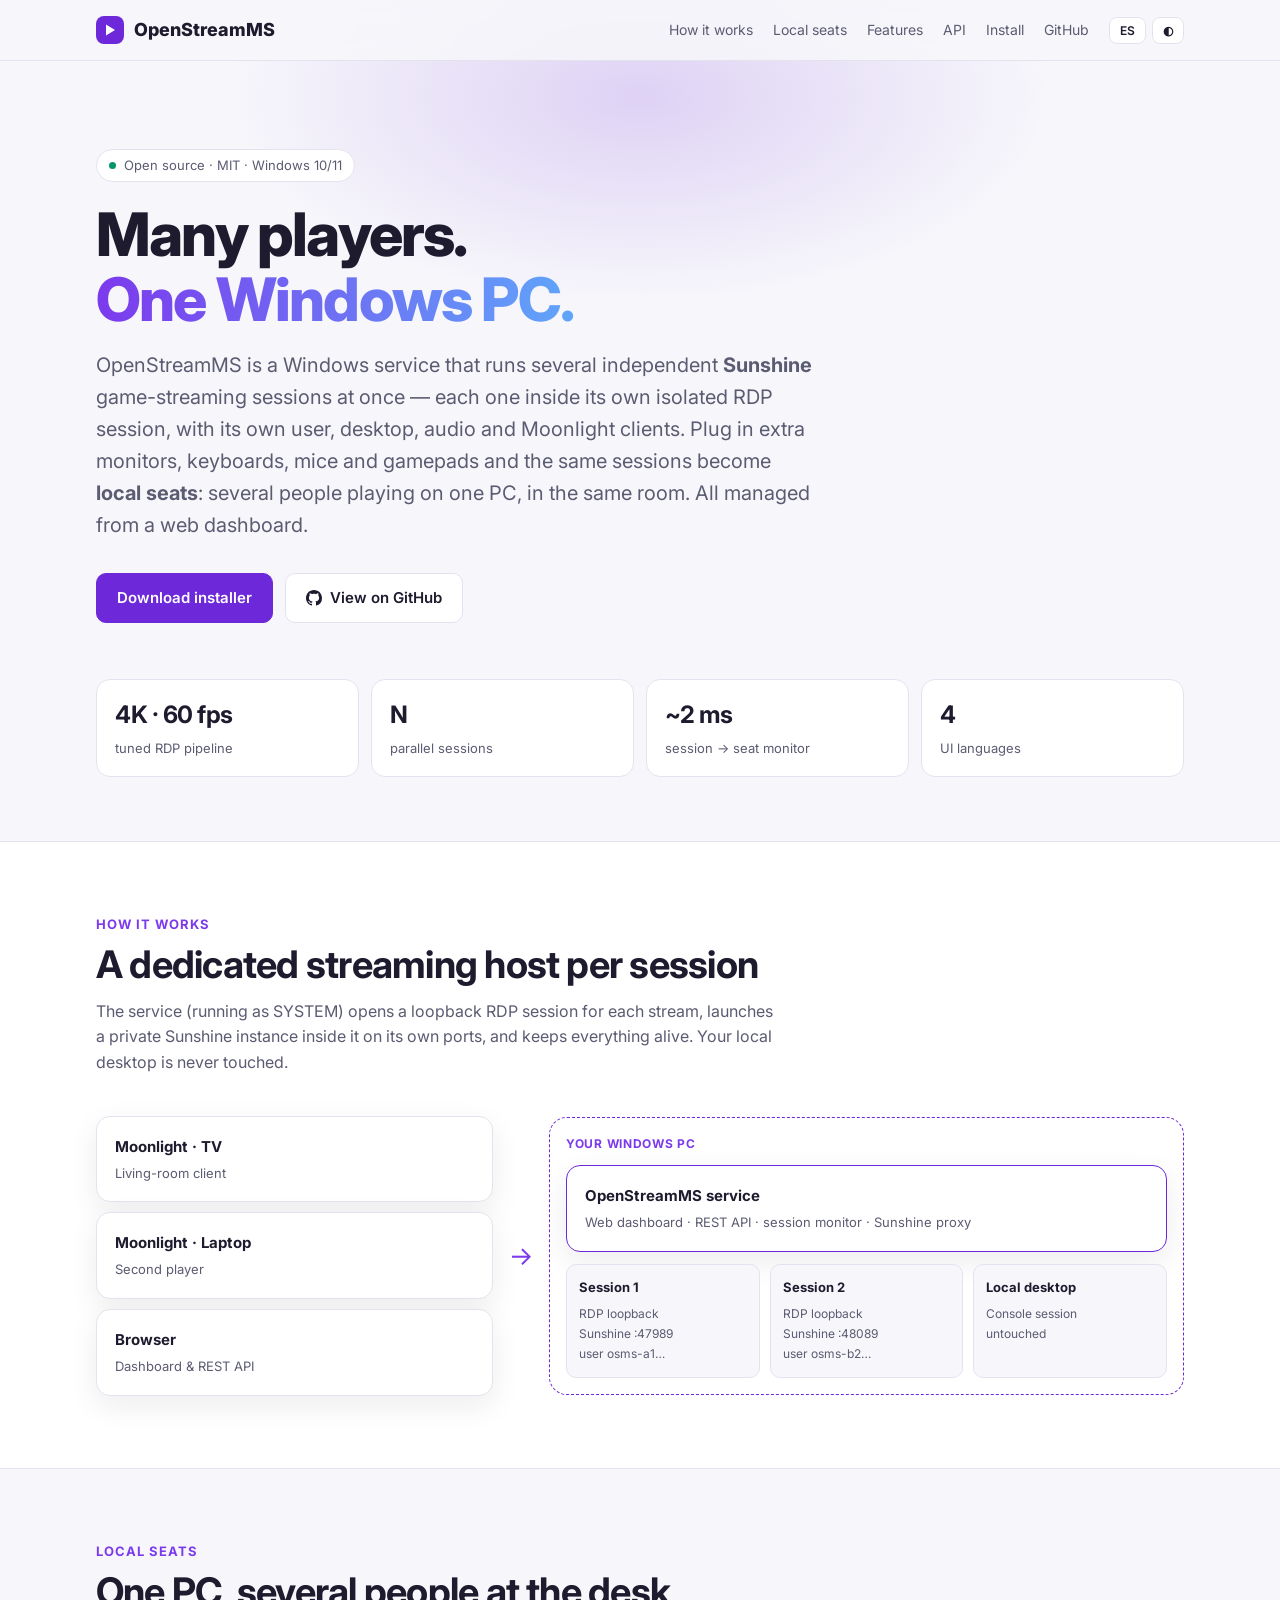
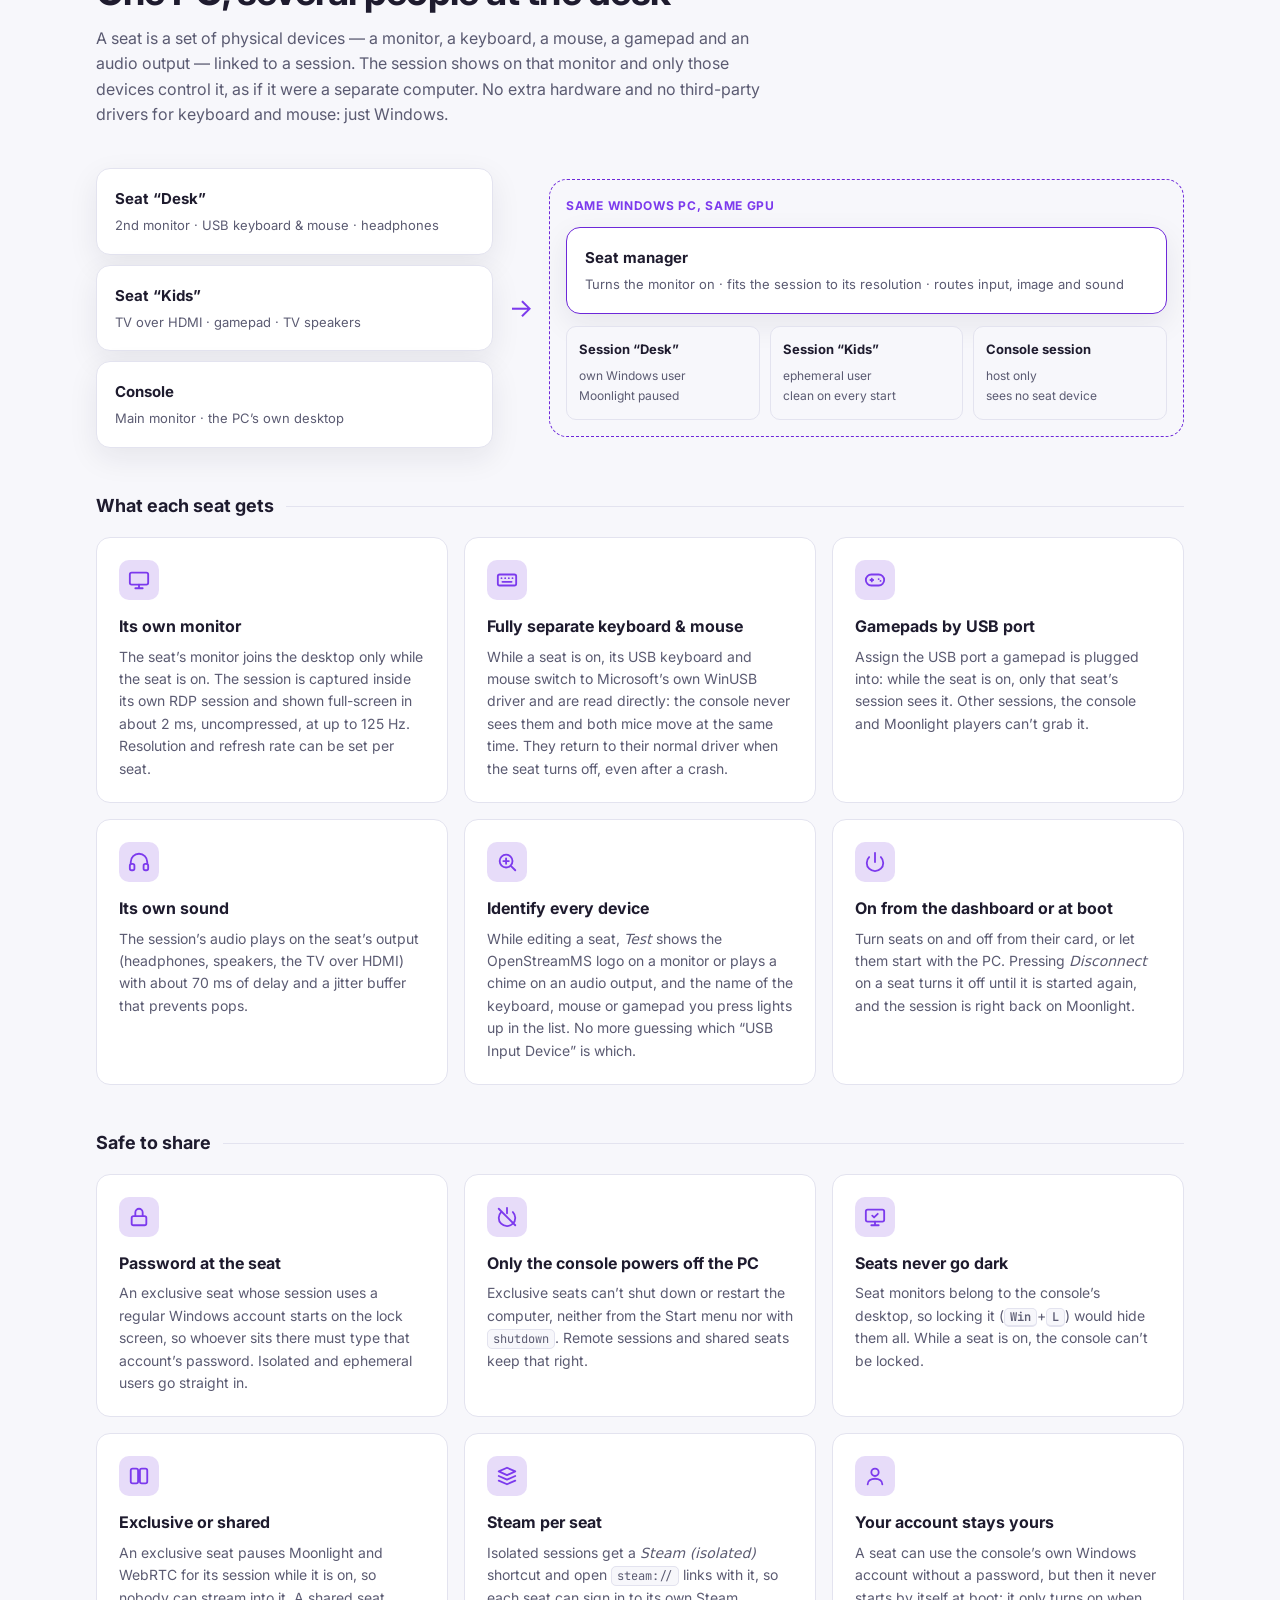
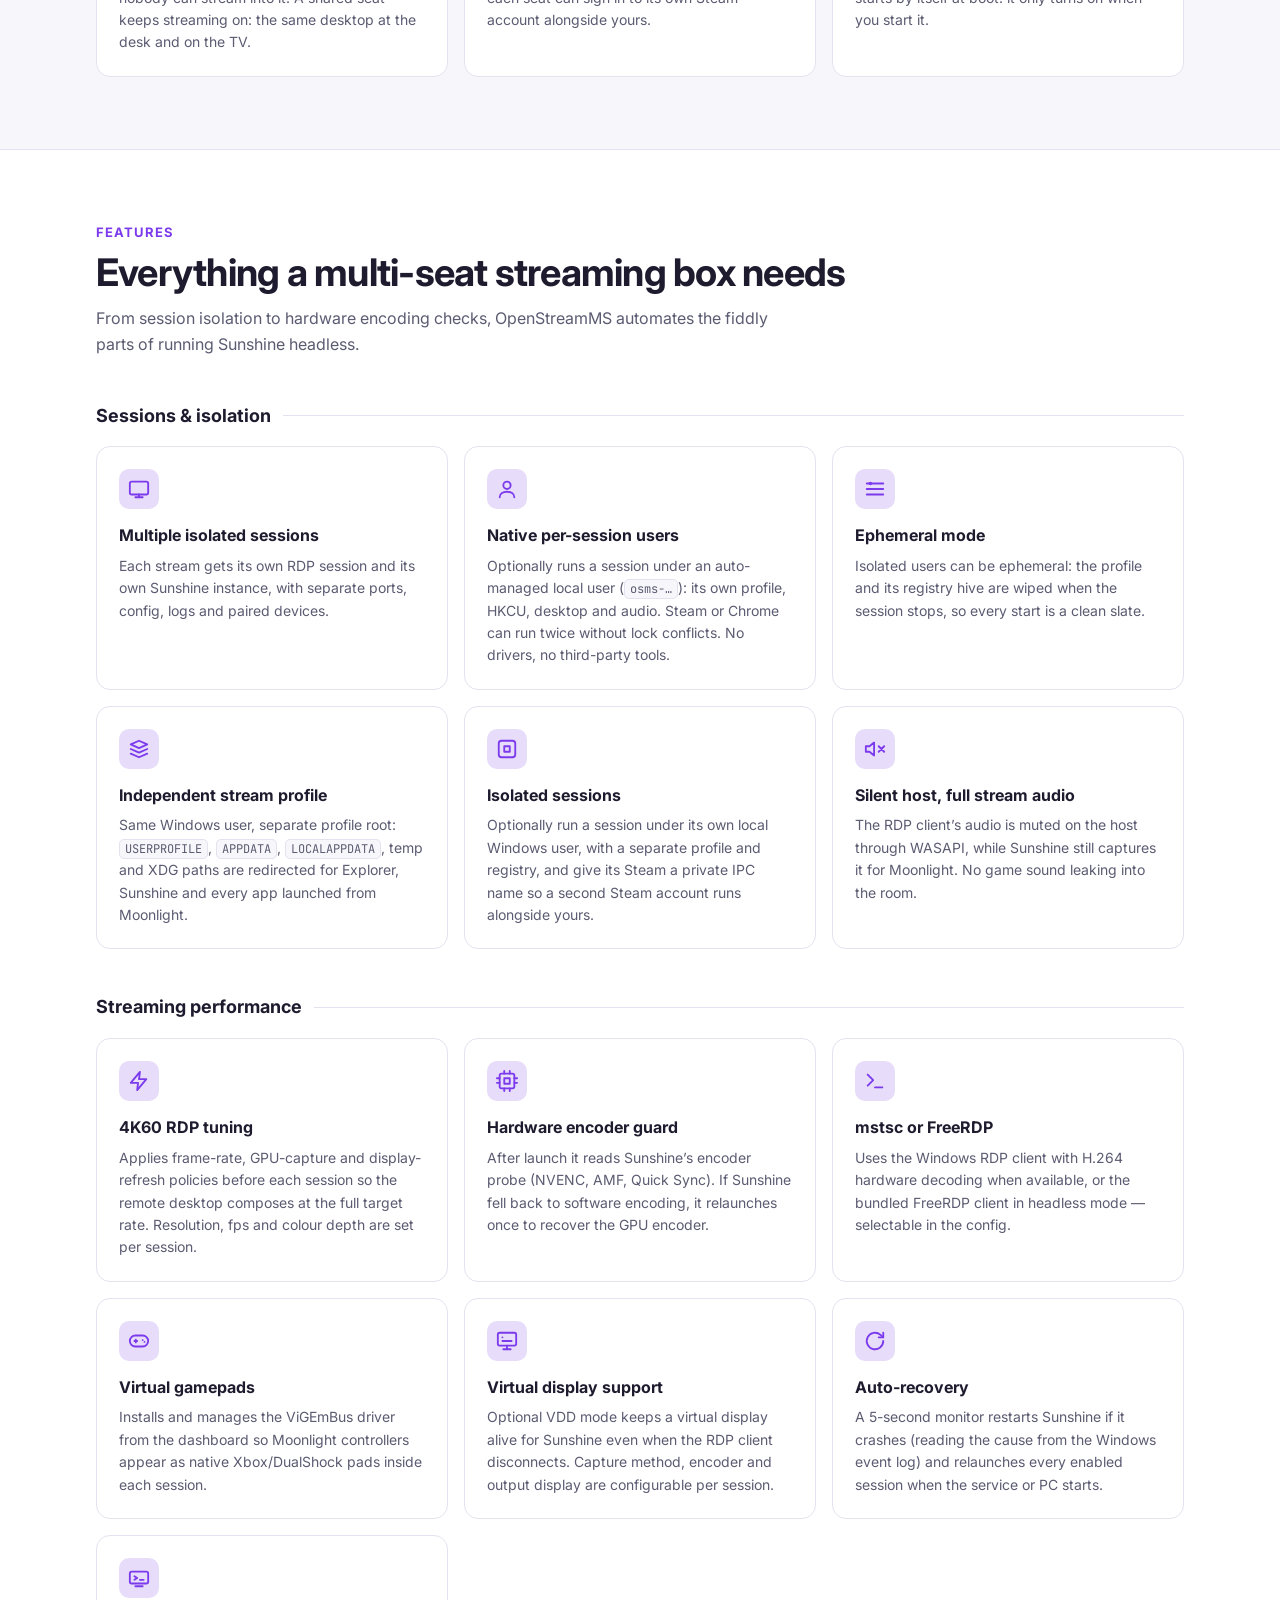
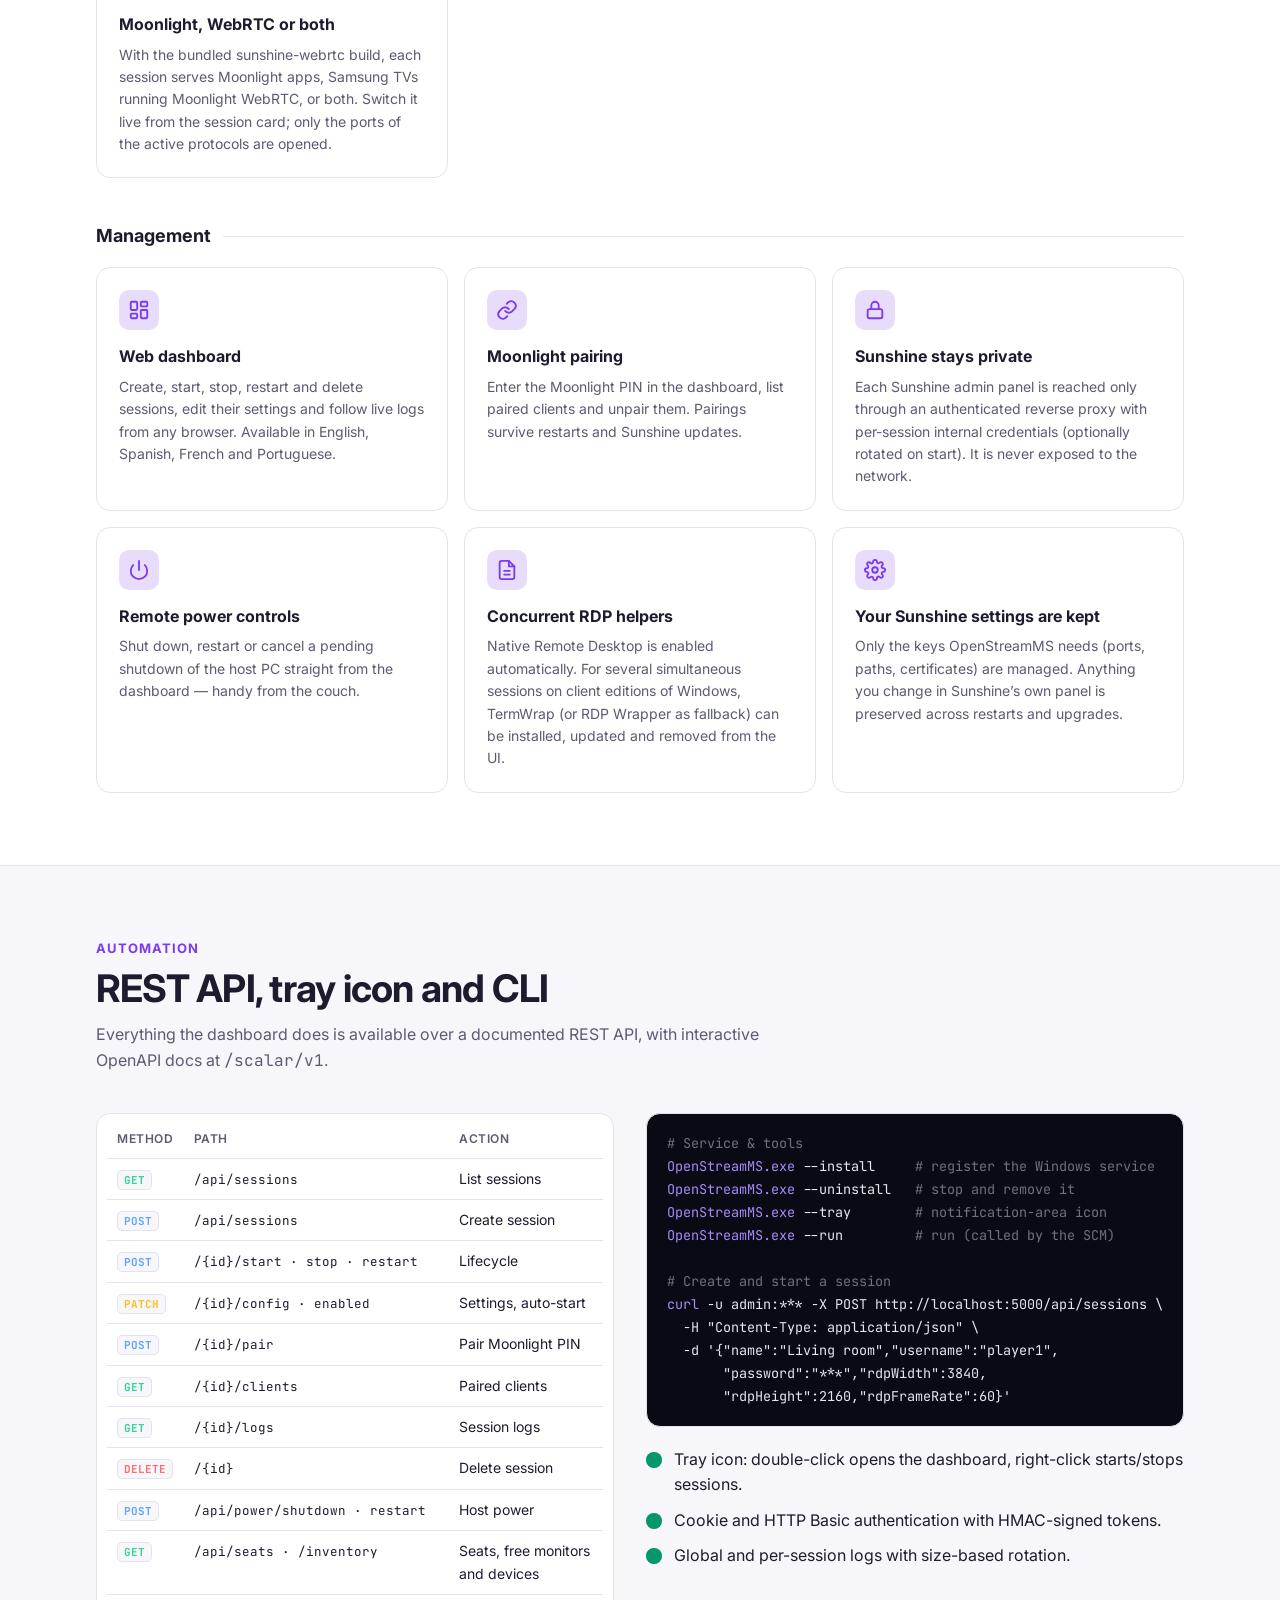
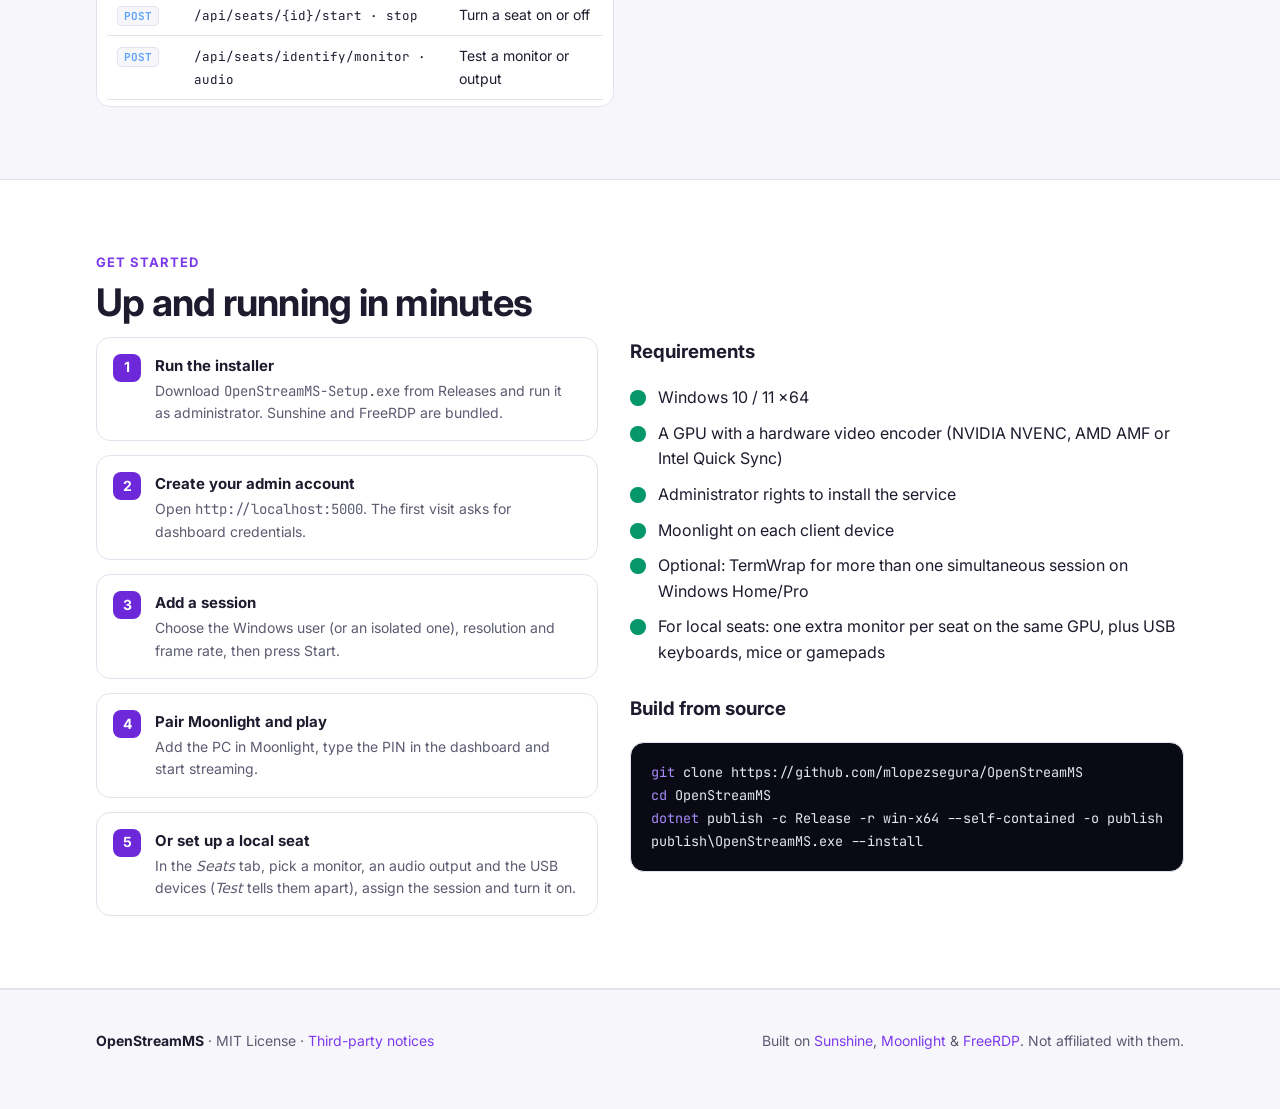
==== commit 3fd16911: "Document local seats on the website and README Adds a Local seats section (devices, exclusive/shared" ====
--- a/docs/index.html
+++ b/docs/index.html
@@ -4,7 +4,7 @@
 <meta charset="utf-8">
 <meta name="viewport" content="width=device-width, initial-scale=1">
 <title>OpenStreamMS</title>
-<meta name="description" content="Windows service that runs multiple isolated Sunshine game-streaming sessions for Moonlight, each in its own RDP session, managed from a web dashboard.">
+<meta name="description" content="Windows service that runs multiple isolated Sunshine game-streaming sessions for Moonlight, each in its own RDP session, and turns one PC into several local seats with their own monitor, keyboard, mouse, gamepad and audio.">
 <link rel="icon" href="data:image/svg+xml,<svg xmlns='http://www.w3.org/2000/svg' viewBox='0 0 32 32'><rect width='32' height='32' rx='7' fill='%237c3aed'/><path d='M12 9l11 7-11 7z' fill='white'/></svg>">
 <link rel="preconnect" href="https://fonts.googleapis.com">
 <link rel="preconnect" href="https://fonts.gstatic.com" crossorigin>
@@ -190,6 +190,8 @@
 .step h4 { margin: 0 0 2px; font-size: 15px; }
 .step p { margin: 0; color: var(--muted); font-size: 14px; }
 
+kbd { font: 600 12px "JetBrains Mono", monospace; border: 1px solid var(--border); border-bottom-width: 2px; border-radius: 5px; padding: 0 5px; background: var(--bg); }
+
 footer { padding: 40px 0 56px; color: var(--muted); font-size: 14px; border-top: 1px solid var(--border); }
 footer .wrap { display: flex; gap: 20px; flex-wrap: wrap; justify-content: space-between; }
 </style>
@@ -204,6 +206,7 @@
     </a>
     <div class="links">
       <a href="#how"><span lang="en">How it works</span><span lang="es">Cómo funciona</span></a>
+      <a href="#seats"><span lang="en">Local seats</span><span lang="es">Puestos locales</span></a>
       <a href="#features"><span lang="en">Features</span><span lang="es">Características</span></a>
       <a href="#api">API</a>
       <a href="#install"><span lang="en">Install</span><span lang="es">Instalación</span></a>
@@ -227,8 +230,8 @@
       <span lang="es">Varios jugadores.<br><span class="grad">Un solo PC con Windows.</span></span>
     </h1>
     <p class="lead">
-      <span lang="en">OpenStreamMS is a Windows service that runs several independent <strong>Sunshine</strong> game-streaming sessions at once — each one inside its own isolated RDP session, with its own user, desktop, audio and Moonlight clients — all managed from a web dashboard.</span>
-      <span lang="es">OpenStreamMS es un servicio de Windows que ejecuta varias sesiones de streaming de juegos con <strong>Sunshine</strong> a la vez, cada una dentro de su propia sesión RDP aislada, con su usuario, escritorio, audio y clientes Moonlight, y todo se gestiona desde un panel web.</span>
+      <span lang="en">OpenStreamMS is a Windows service that runs several independent <strong>Sunshine</strong> game-streaming sessions at once — each one inside its own isolated RDP session, with its own user, desktop, audio and Moonlight clients. Plug in extra monitors, keyboards, mice and gamepads and the same sessions become <strong>local seats</strong>: several people playing on one PC, in the same room. All managed from a web dashboard.</span>
+      <span lang="es">OpenStreamMS es un servicio de Windows que ejecuta varias sesiones de streaming de juegos con <strong>Sunshine</strong> a la vez, cada una dentro de su propia sesión RDP aislada, con su usuario, escritorio, audio y clientes Moonlight. Conecta más monitores, teclados, ratones y mandos y esas mismas sesiones se convierten en <strong>puestos locales</strong>: varias personas jugando en un solo PC, en la misma habitación. Todo se gestiona desde un panel web.</span>
     </p>
     <div class="cta">
       <a class="btn primary" href="https://github.com/mlopezsegura/OpenStreamMS/releases">
@@ -242,7 +245,7 @@
     <div class="stats">
       <div class="stat"><b>4K · 60 fps</b><span lang="en">tuned RDP pipeline</span><span lang="es">pipeline RDP optimizado</span></div>
       <div class="stat"><b>N</b><span lang="en">parallel sessions</span><span lang="es">sesiones en paralelo</span></div>
-      <div class="stat"><b>5 s</b><span lang="en">health-check loop</span><span lang="es">ciclo de vigilancia</span></div>
+      <div class="stat"><b>~2 ms</b><span lang="en">session → seat monitor</span><span lang="es">de la sesión al monitor del puesto</span></div>
       <div class="stat"><b>4</b><span lang="en">UI languages</span><span lang="es">idiomas en el panel</span></div>
     </div>
   </div>
@@ -284,8 +287,112 @@
   </div>
 </section>
 
+<!-- ───────────────────────── LOCAL SEATS ───────────────────────── -->
+<section id="seats">
+  <div class="wrap">
+    <div class="eyebrow"><span lang="en">Local seats</span><span lang="es">Puestos locales</span></div>
+    <h2><span lang="en">One PC, several people at the desk</span><span lang="es">Un PC, varias personas delante</span></h2>
+    <p class="sub">
+      <span lang="en">A seat is a set of physical devices — a monitor, a keyboard, a mouse, a gamepad and an audio output — linked to a session. The session shows on that monitor and only those devices control it, as if it were a separate computer. No extra hardware and no third-party drivers for keyboard and mouse: just Windows.</span>
+      <span lang="es">Un puesto es un conjunto de dispositivos físicos (un monitor, un teclado, un ratón, un mando y una salida de audio) unido a una sesión. La sesión se ve en ese monitor y solo esos dispositivos la controlan, como si fuera otro ordenador. Sin hardware extra ni drivers de terceros para teclado y ratón: solo Windows.</span>
+    </p>
+
+    <div class="flow">
+      <div class="clients">
+        <div class="node"><h4><span lang="en">Seat “Desk”</span><span lang="es">Puesto «Escritorio»</span></h4><p><span lang="en">2nd monitor · USB keyboard &amp; mouse · headphones</span><span lang="es">2.º monitor · teclado y ratón USB · auriculares</span></p></div>
+        <div class="node"><h4><span lang="en">Seat “Kids”</span><span lang="es">Puesto «Peques»</span></h4><p><span lang="en">TV over HDMI · gamepad · TV speakers</span><span lang="es">TV por HDMI · mando · altavoces de la TV</span></p></div>
+        <div class="node"><h4><span lang="en">Console</span><span lang="es">Consola</span></h4><p><span lang="en">Main monitor · the PC’s own desktop</span><span lang="es">Monitor principal · el escritorio del propio PC</span></p></div>
+      </div>
+      <div class="arrow" aria-hidden="true">→</div>
+      <div class="host">
+        <div class="label"><span lang="en">Same Windows PC, same GPU</span><span lang="es">El mismo PC con Windows y la misma GPU</span></div>
+        <div class="node svc">
+          <h4><span lang="en">Seat manager</span><span lang="es">Gestor de puestos</span></h4>
+          <p><span lang="en">Turns the monitor on · fits the session to its resolution · routes input, image and sound</span><span lang="es">Enciende el monitor · ajusta la sesión a su resolución · lleva entrada, imagen y sonido</span></p>
+        </div>
+        <div class="sessions">
+          <div class="session"><b><span lang="en">Session “Desk”</span><span lang="es">Sesión «Escritorio»</span></b>
+            <div><span lang="en">own Windows user<br>Moonlight paused</span><span lang="es">usuario de Windows propio<br>Moonlight en pausa</span></div></div>
+          <div class="session"><b><span lang="en">Session “Kids”</span><span lang="es">Sesión «Peques»</span></b>
+            <div><span lang="en">ephemeral user<br>clean on every start</span><span lang="es">usuario efímero<br>limpio en cada arranque</span></div></div>
+          <div class="session"><b><span lang="en">Console session</span><span lang="es">Sesión de consola</span></b>
+            <div><span lang="en">host only<br>sees no seat device</span><span lang="es">solo anfitriona<br>no ve los dispositivos de los puestos</span></div></div>
+        </div>
+      </div>
+    </div>
+
+    <div class="cat" style="margin-top:44px"><span lang="en">What each seat gets</span><span lang="es">Qué tiene cada puesto</span></div>
+    <div class="grid">
+      <div class="feat">
+        <div class="ico"><svg viewBox="0 0 24 24"><rect x="2" y="4" width="20" height="13" rx="2"/><path d="M8 21h8M12 17v4"/></svg></div>
+        <h3><span lang="en">Its own monitor</span><span lang="es">Su propio monitor</span></h3>
+        <p><span lang="en">The seat’s monitor joins the desktop only while the seat is on. The session is captured inside its own RDP session and shown full-screen in about 2 ms, uncompressed, at up to 125 Hz. Resolution and refresh rate can be set per seat.</span><span lang="es">El monitor del puesto se añade al escritorio solo mientras el puesto está encendido. La sesión se captura dentro de su propia sesión RDP y se muestra a pantalla completa en unos 2 ms, sin compresión y hasta a 125 Hz. Resolución y frecuencia se fijan por puesto.</span></p>
+      </div>
+      <div class="feat">
+        <div class="ico"><svg viewBox="0 0 24 24"><rect x="2" y="6" width="20" height="12" rx="2"/><path d="M6 10h.01M10 10h.01M14 10h.01M18 10h.01M7 14h10"/></svg></div>
+        <h3><span lang="en">Fully separate keyboard &amp; mouse</span><span lang="es">Teclado y ratón totalmente separados</span></h3>
+        <p><span lang="en">While a seat is on, its USB keyboard and mouse switch to Microsoft’s own WinUSB driver and are read directly: the console never sees them and both mice move at the same time. They return to their normal driver when the seat turns off, even after a crash.</span><span lang="es">Mientras el puesto está encendido, su teclado y su ratón USB pasan al driver WinUSB del propio Microsoft y se leen directamente: la consola no los ve y los dos ratones se mueven a la vez. Vuelven a su driver normal al apagar el puesto, incluso tras un fallo.</span></p>
+      </div>
+      <div class="feat">
+        <div class="ico"><svg viewBox="0 0 24 24"><rect x="2" y="6" width="20" height="12" rx="6"/><path d="M7 12h3M8.5 10.5v3M16 11h.01M18 13h.01"/></svg></div>
+        <h3><span lang="en">Gamepads by USB port</span><span lang="es">Mandos por puerto USB</span></h3>
+        <p><span lang="en">Assign the USB port a gamepad is plugged into: while the seat is on, only that seat’s session sees it. Other sessions, the console and Moonlight players can’t grab it.</span><span lang="es">Asigna el puerto USB donde está el mando: mientras el puesto está encendido, solo la sesión de ese puesto lo ve. Ni las demás sesiones, ni la consola, ni los jugadores de Moonlight pueden quedárselo.</span></p>
+      </div>
+      <div class="feat">
+        <div class="ico"><svg viewBox="0 0 24 24"><path d="M3 14v-2a9 9 0 0118 0v2"/><rect x="2" y="14" width="5" height="7" rx="2"/><rect x="17" y="14" width="5" height="7" rx="2"/></svg></div>
+        <h3><span lang="en">Its own sound</span><span lang="es">Su propio sonido</span></h3>
+        <p><span lang="en">The session’s audio plays on the seat’s output (headphones, speakers, the TV over HDMI) with about 70 ms of delay and a jitter buffer that prevents pops.</span><span lang="es">El audio de la sesión sale por la salida del puesto (auriculares, altavoces, la TV por HDMI) con unos 70 ms de retraso y un búfer que evita los chasquidos.</span></p>
+      </div>
+      <div class="feat">
+        <div class="ico"><svg viewBox="0 0 24 24"><circle cx="11" cy="11" r="7"/><path d="M21 21l-4.3-4.3M11 8v6M8 11h6"/></svg></div>
+        <h3><span lang="en">Identify every device</span><span lang="es">Identifica cada dispositivo</span></h3>
+        <p><span lang="en">While editing a seat, <em>Test</em> shows the OpenStreamMS logo on a monitor or plays a chime on an audio output, and the name of the keyboard, mouse or gamepad you press lights up in the list. No more guessing which “USB Input Device” is which.</span><span lang="es">Al editar un puesto, <em>Probar</em> muestra el logo de OpenStreamMS en el monitor o hace sonar un aviso por la salida de audio, y el nombre del teclado, ratón o mando que pulsas se ilumina en la lista. Se acabó adivinar cuál es cada «Dispositivo de entrada USB».</span></p>
+      </div>
+      <div class="feat">
+        <div class="ico"><svg viewBox="0 0 24 24"><path d="M12 2v10"/><path d="M18.4 6.6a9 9 0 11-12.8 0"/></svg></div>
+        <h3><span lang="en">On from the dashboard or at boot</span><span lang="es">Desde el panel o al arrancar</span></h3>
+        <p><span lang="en">Turn seats on and off from their card, or let them start with the PC. Pressing <em>Disconnect</em> on a seat turns it off until it is started again, and the session is right back on Moonlight.</span><span lang="es">Enciende y apaga los puestos desde su tarjeta, o deja que arranquen con el PC. Pulsar <em>Desconectar</em> en un puesto lo apaga hasta que se vuelva a encender, y la sesión vuelve enseguida a Moonlight.</span></p>
+      </div>
+    </div>
+
+    <div class="cat"><span lang="en">Safe to share</span><span lang="es">Seguro para compartir</span></div>
+    <div class="grid">
+      <div class="feat">
+        <div class="ico"><svg viewBox="0 0 24 24"><rect x="4" y="11" width="16" height="10" rx="2"/><path d="M8 11V7a4 4 0 018 0v4"/></svg></div>
+        <h3><span lang="en">Password at the seat</span><span lang="es">Contraseña en el puesto</span></h3>
+        <p><span lang="en">An exclusive seat whose session uses a regular Windows account starts on the lock screen, so whoever sits there must type that account’s password. Isolated and ephemeral users go straight in.</span><span lang="es">Un puesto exclusivo cuya sesión usa una cuenta normal de Windows arranca en la pantalla de bloqueo, así que quien se siente ahí tiene que escribir la contraseña de esa cuenta. Los usuarios aislados y efímeros entran directamente.</span></p>
+      </div>
+      <div class="feat">
+        <div class="ico"><svg viewBox="0 0 24 24"><path d="M12 2v6M5.6 6.6a9 9 0 1012.8 0"/><path d="M3 3l18 18"/></svg></div>
+        <h3><span lang="en">Only the console powers off the PC</span><span lang="es">Solo la consola apaga el PC</span></h3>
+        <p><span lang="en">Exclusive seats can’t shut down or restart the computer, neither from the Start menu nor with <code>shutdown</code>. Remote sessions and shared seats keep that right.</span><span lang="es">Los puestos exclusivos no pueden apagar ni reiniciar el equipo, ni desde el menú Inicio ni con <code>shutdown</code>. Las sesiones remotas y los puestos compartidos lo conservan.</span></p>
+      </div>
+      <div class="feat">
+        <div class="ico"><svg viewBox="0 0 24 24"><rect x="2" y="4" width="20" height="13" rx="2"/><path d="M8 21h8M12 17v4M9 10.5l2 2 4-4"/></svg></div>
+        <h3><span lang="en">Seats never go dark</span><span lang="es">Los puestos no se quedan a oscuras</span></h3>
+        <p><span lang="en">Seat monitors belong to the console’s desktop, so locking it (<kbd>Win</kbd>+<kbd>L</kbd>) would hide them all. While a seat is on, the console can’t be locked.</span><span lang="es">Los monitores de los puestos son del escritorio de la consola, así que bloquearla (<kbd>Win</kbd>+<kbd>L</kbd>) los taparía todos. Mientras haya un puesto encendido, la consola no se puede bloquear.</span></p>
+      </div>
+      <div class="feat">
+        <div class="ico"><svg viewBox="0 0 24 24"><rect x="3" y="4" width="8" height="16" rx="2"/><rect x="13" y="4" width="8" height="16" rx="2"/></svg></div>
+        <h3><span lang="en">Exclusive or shared</span><span lang="es">Exclusivo o compartido</span></h3>
+        <p><span lang="en">An exclusive seat pauses Moonlight and WebRTC for its session while it is on, so nobody can stream into it. A shared seat keeps streaming on: the same desktop at the desk and on the TV.</span><span lang="es">Un puesto exclusivo pausa Moonlight y WebRTC para su sesión mientras está encendido, así que nadie puede entrar por streaming. Uno compartido mantiene el streaming: el mismo escritorio en la mesa y en la TV.</span></p>
+      </div>
+      <div class="feat">
+        <div class="ico"><svg viewBox="0 0 24 24"><path d="M3 7l9-4 9 4-9 4z"/><path d="M3 12l9 4 9-4M3 17l9 4 9-4"/></svg></div>
+        <h3><span lang="en">Steam per seat</span><span lang="es">Steam por puesto</span></h3>
+        <p><span lang="en">Isolated sessions get a <em>Steam (isolated)</em> shortcut and open <code>steam://</code> links with it, so each seat can sign in to its own Steam account alongside yours.</span><span lang="es">Las sesiones aisladas tienen un acceso directo <em>Steam (aislado)</em> y abren con él los enlaces <code>steam://</code>, así que cada puesto puede iniciar su propia cuenta de Steam a la vez que la tuya.</span></p>
+      </div>
+      <div class="feat">
+        <div class="ico"><svg viewBox="0 0 24 24"><circle cx="12" cy="8" r="4"/><path d="M4 21c0-4 4-6 8-6s8 2 8 6"/></svg></div>
+        <h3><span lang="en">Your account stays yours</span><span lang="es">Tu cuenta sigue siendo tuya</span></h3>
+        <p><span lang="en">A seat can use the console’s own Windows account without a password, but then it never starts by itself at boot: it only turns on when you start it.</span><span lang="es">Un puesto puede usar la propia cuenta de Windows de la consola sin contraseña, pero entonces nunca arranca solo al encender el PC: solo se enciende cuando lo enciendes tú.</span></p>
+      </div>
+    </div>
+  </div>
+</section>
+
 <!-- ───────────────────────── FEATURES ───────────────────────── -->
-<section id="features">
+<section id="features" class="alt">
   <div class="wrap">
     <div class="eyebrow"><span lang="en">Features</span><span lang="es">Características</span></div>
     <h2><span lang="en">Everything a multi-seat streaming box needs</span><span lang="es">Todo lo que necesita un PC de streaming multipuesto</span></h2>
@@ -361,6 +468,14 @@
       </div>
     </div>
 
+    <div class="grid" style="margin-top:16px">
+      <div class="feat">
+        <div class="ico"><svg viewBox="0 0 24 24"><rect x="2" y="5" width="20" height="13" rx="2"/><path d="M8 21h8M7 10l3 2-3 2M13 14h4"/></svg></div>
+        <h3><span lang="en">Moonlight, WebRTC or both</span><span lang="es">Moonlight, WebRTC o los dos</span></h3>
+        <p><span lang="en">With the bundled sunshine-webrtc build, each session serves Moonlight apps, Samsung TVs running Moonlight WebRTC, or both. Switch it live from the session card; only the ports of the active protocols are opened.</span><span lang="es">Con la versión sunshine-webrtc incluida, cada sesión sirve a las apps de Moonlight, a las TV Samsung con Moonlight WebRTC o a ambas. Se cambia en directo desde la tarjeta de la sesión y solo se abren los puertos de los protocolos activos.</span></p>
+      </div>
+    </div>
+
     <!-- Management -->
     <div class="cat"><span lang="en">Management</span><span lang="es">Gestión</span></div>
     <div class="grid">
@@ -399,7 +514,7 @@
 </section>
 
 <!-- ───────────────────────── API & OPS ───────────────────────── -->
-<section id="api" class="alt">
+<section id="api">
   <div class="wrap">
     <div class="eyebrow"><span lang="en">Automation</span><span lang="es">Automatización</span></div>
     <h2><span lang="en">REST API, tray icon and CLI</span><span lang="es">API REST, icono de bandeja y CLI</span></h2>
@@ -419,6 +534,9 @@
             <tr><td><span class="m get">GET</span></td><td><code>/{id}/logs</code></td><td><span lang="en">Session logs</span><span lang="es">Logs de la sesión</span></td></tr>
             <tr><td><span class="m del">DELETE</span></td><td><code>/{id}</code></td><td><span lang="en">Delete session</span><span lang="es">Borrar sesión</span></td></tr>
             <tr><td><span class="m post">POST</span></td><td><code>/api/power/shutdown · restart</code></td><td><span lang="en">Host power</span><span lang="es">Energía del host</span></td></tr>
+            <tr><td><span class="m get">GET</span></td><td><code>/api/seats · /inventory</code></td><td><span lang="en">Seats, free monitors and devices</span><span lang="es">Puestos, monitores y dispositivos libres</span></td></tr>
+            <tr><td><span class="m post">POST</span></td><td><code>/api/seats/{id}/start · stop</code></td><td><span lang="en">Turn a seat on or off</span><span lang="es">Encender o apagar un puesto</span></td></tr>
+            <tr><td><span class="m post">POST</span></td><td><code>/api/seats/identify/monitor · audio</code></td><td><span lang="en">Test a monitor or output</span><span lang="es">Probar un monitor o una salida</span></td></tr>
           </tbody>
         </table>
       </div>
@@ -446,7 +564,7 @@
 </section>
 
 <!-- ───────────────────────── INSTALL ───────────────────────── -->
-<section id="install">
+<section id="install" class="alt">
   <div class="wrap">
     <div class="eyebrow"><span lang="en">Get started</span><span lang="es">Empezar</span></div>
     <h2><span lang="en">Up and running in minutes</span><span lang="es">Funcionando en minutos</span></h2>
@@ -467,6 +585,10 @@
         <div class="step">
           <h4><span lang="en">Pair Moonlight and play</span><span lang="es">Empareja Moonlight y juega</span></h4>
           <p><span lang="en">Add the PC in Moonlight, type the PIN in the dashboard and start streaming.</span><span lang="es">Añade el PC en Moonlight, escribe el PIN en el panel y empieza a jugar.</span></p>
+        </div>
+        <div class="step">
+          <h4><span lang="en">Or set up a local seat</span><span lang="es">O monta un puesto local</span></h4>
+          <p><span lang="en">In the <em>Seats</em> tab, pick a monitor, an audio output and the USB devices (<em>Test</em> tells them apart), assign the session and turn it on.</span><span lang="es">En la pestaña <em>Puestos</em>, elige un monitor, una salida de audio y los dispositivos USB (<em>Probar</em> te dice cuál es cuál), asigna la sesión y enciéndelo.</span></p>
         </div>
       </div>
       <div>
@@ -477,6 +599,7 @@
           <li><span lang="en">Administrator rights to install the service</span><span lang="es">Permisos de administrador para instalar el servicio</span></li>
           <li><span lang="en">Moonlight on each client device</span><span lang="es">Moonlight en cada dispositivo cliente</span></li>
           <li><span lang="en">Optional: TermWrap for more than one simultaneous session on Windows Home/Pro</span><span lang="es">Opcional: TermWrap para más de una sesión simultánea en Windows Home/Pro</span></li>
+          <li><span lang="en">For local seats: one extra monitor per seat on the same GPU, plus USB keyboards, mice or gamepads</span><span lang="es">Para puestos locales: un monitor más por puesto en la misma GPU, y teclados, ratones o mandos USB</span></li>
         </ul>
         <h3 style="margin-top:28px"><span lang="en">Build from source</span><span lang="es">Compilar desde el código</span></h3>
 <pre><span class="k">git</span> clone https://github.com/mlopezsegura/OpenStreamMS
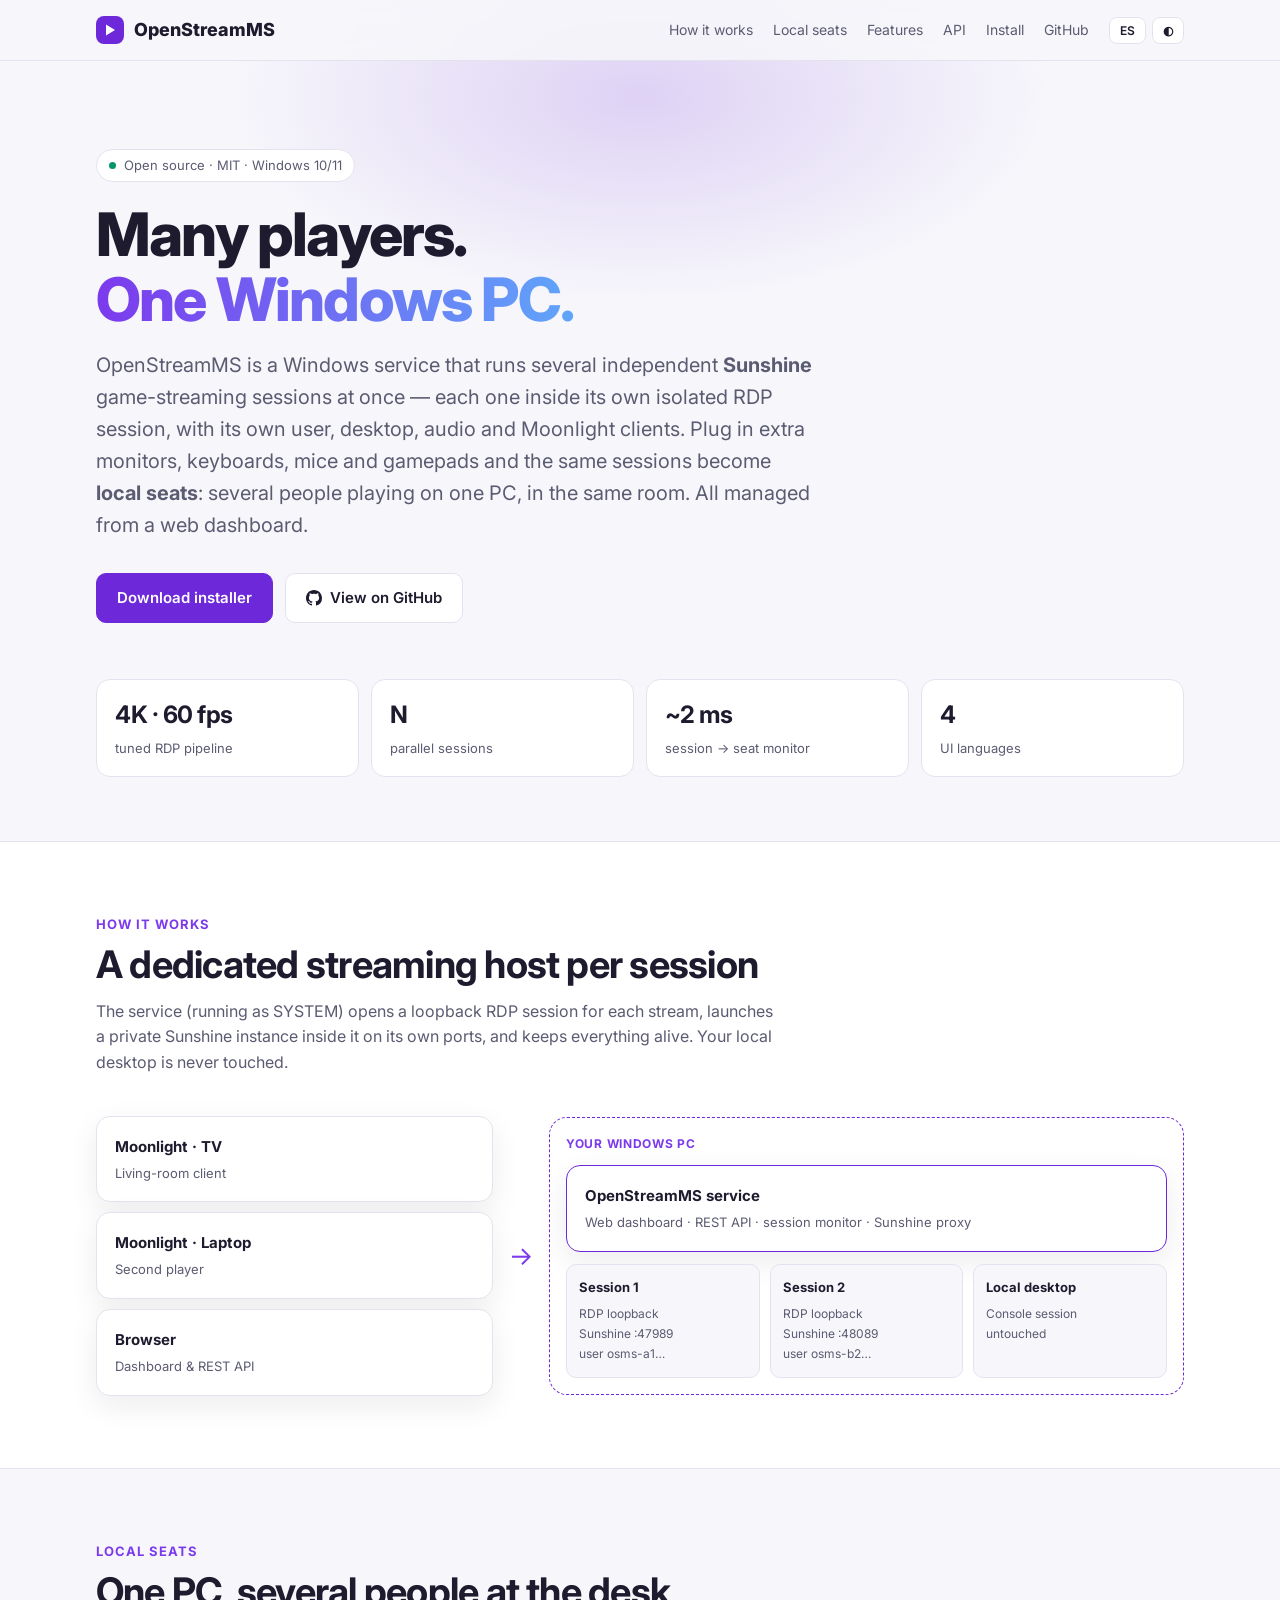
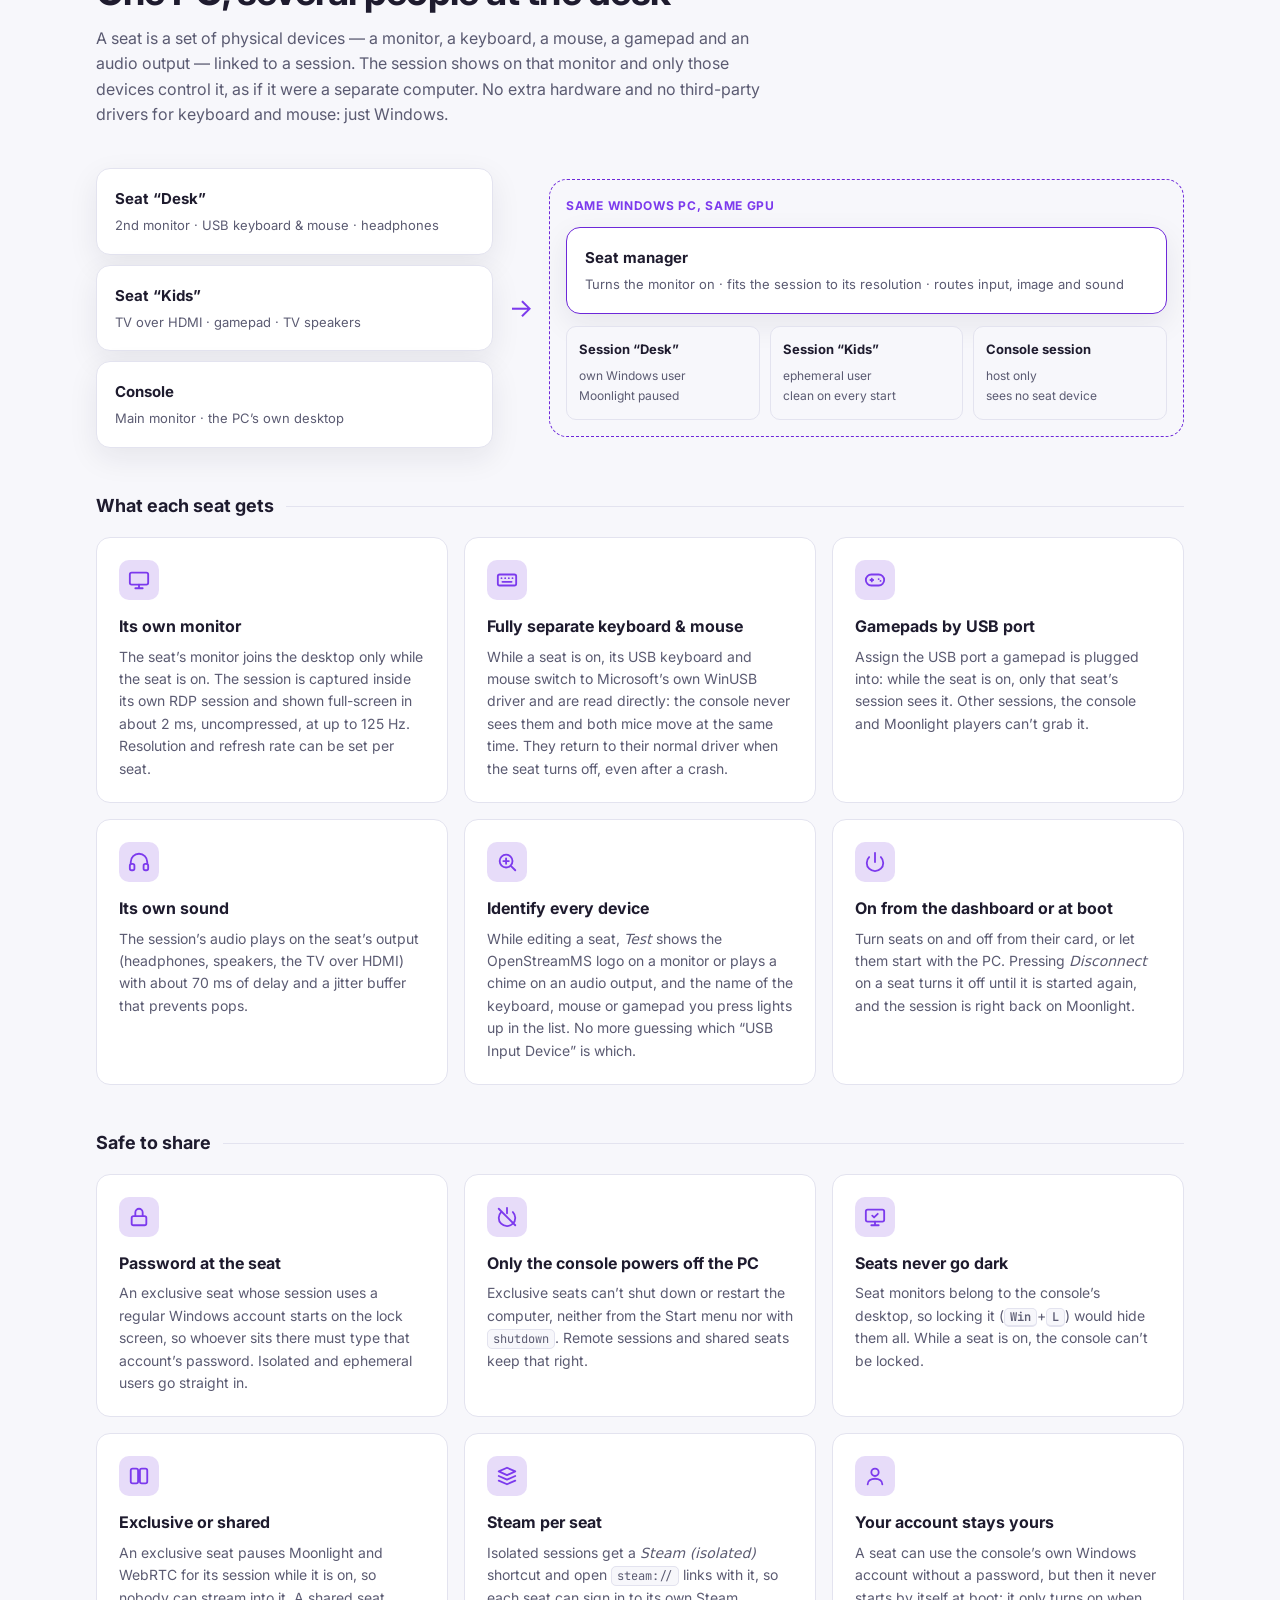
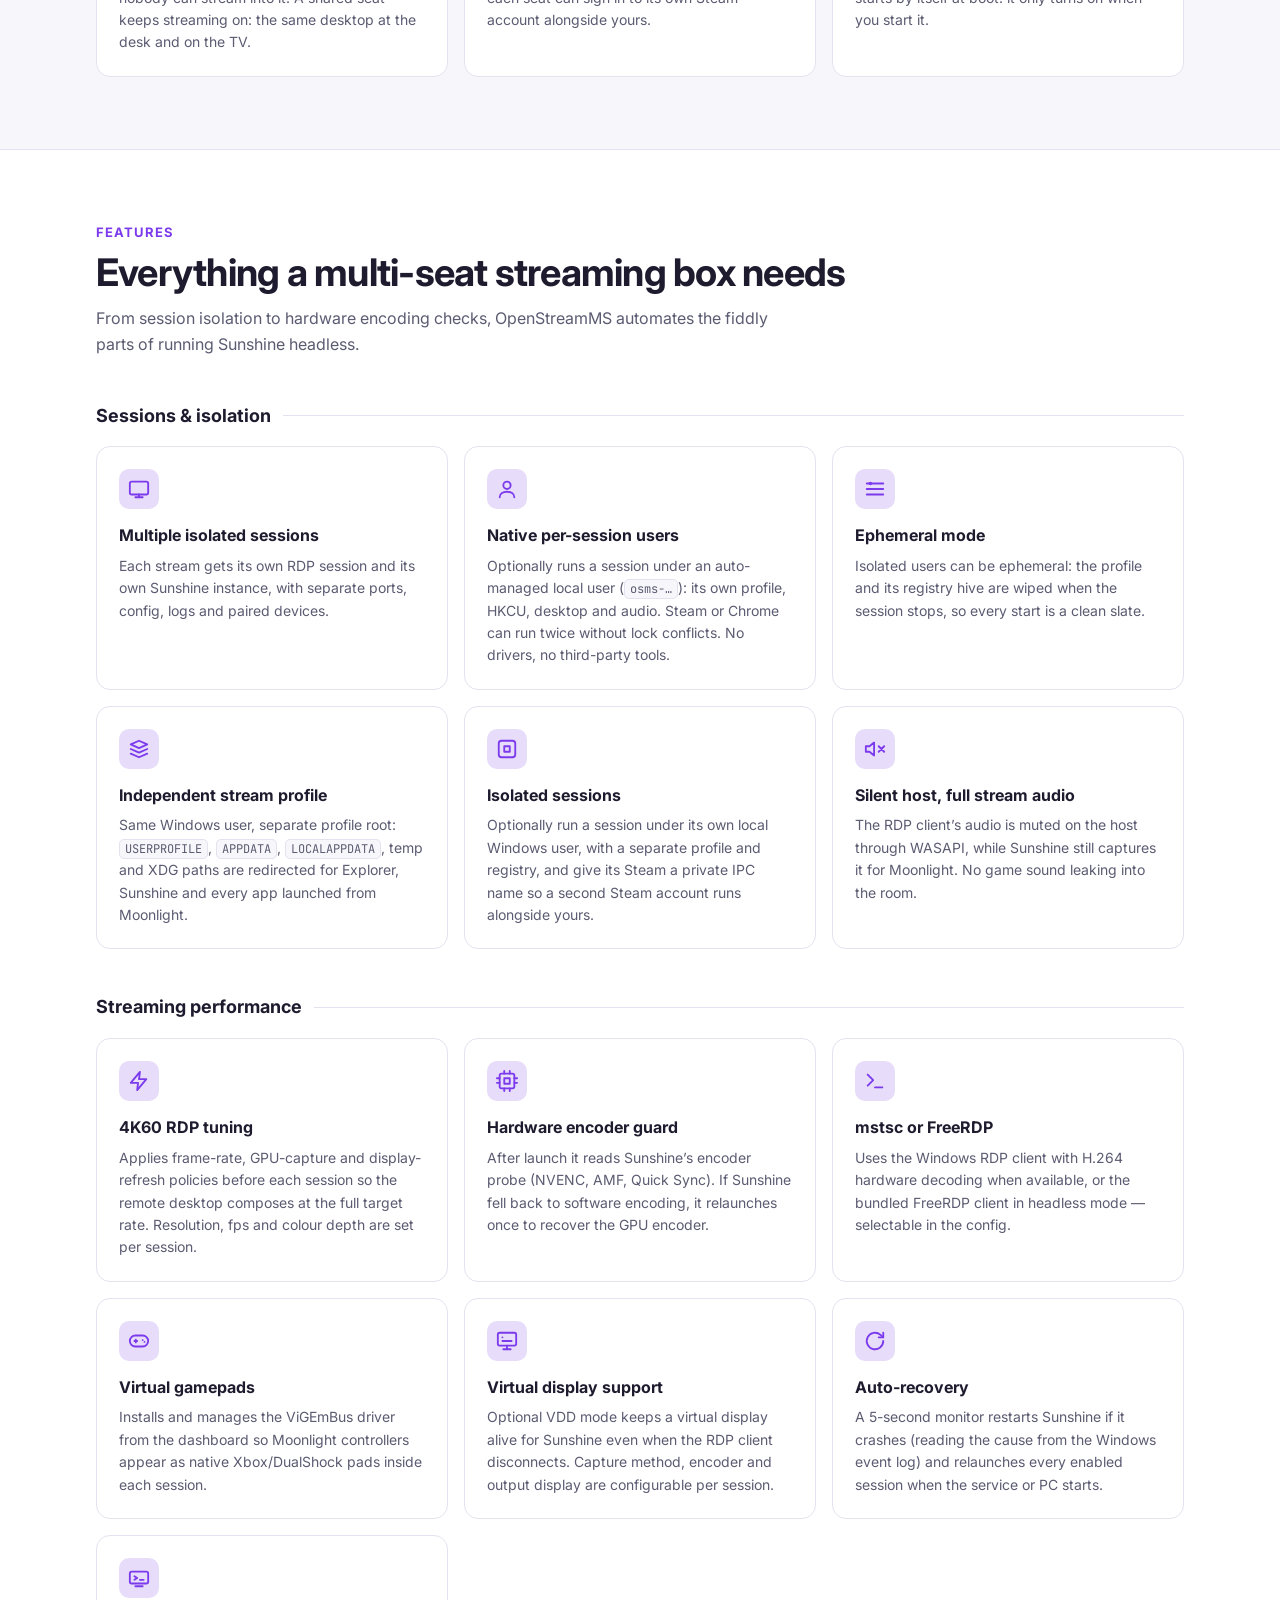
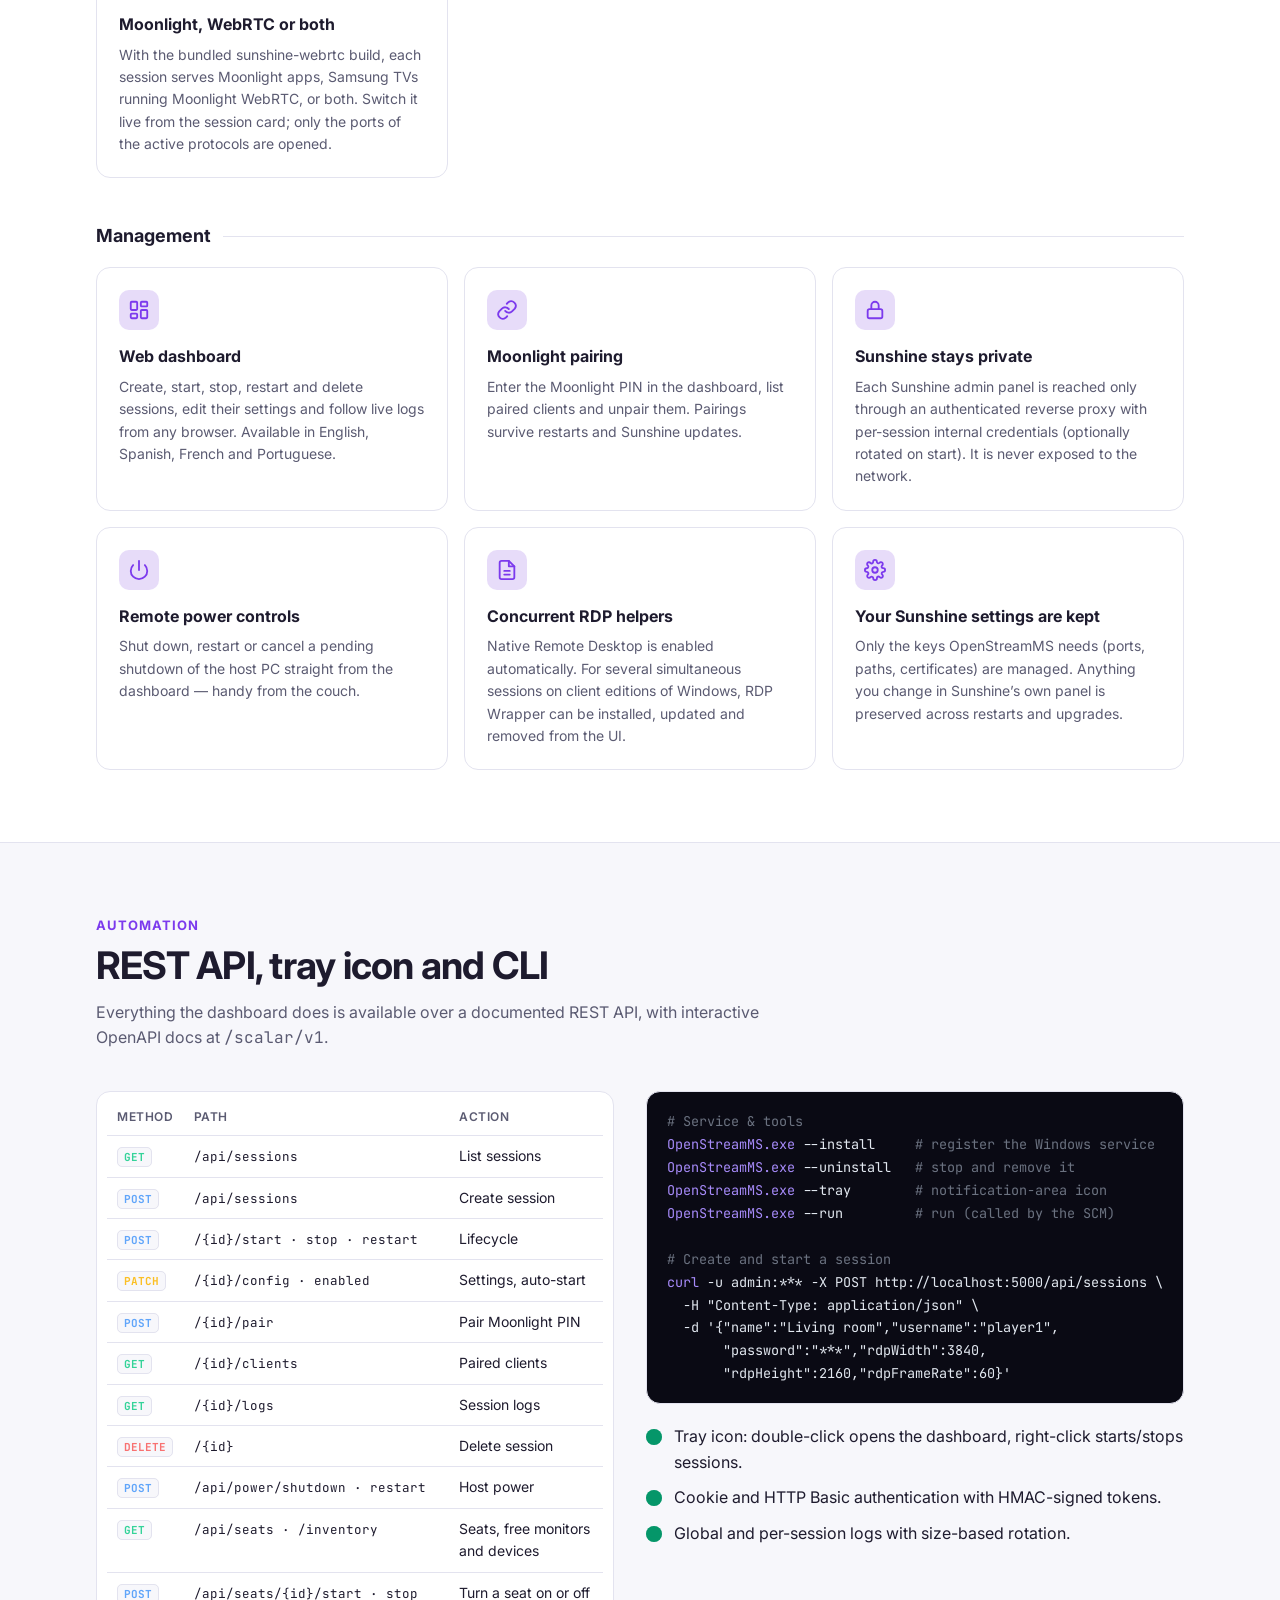
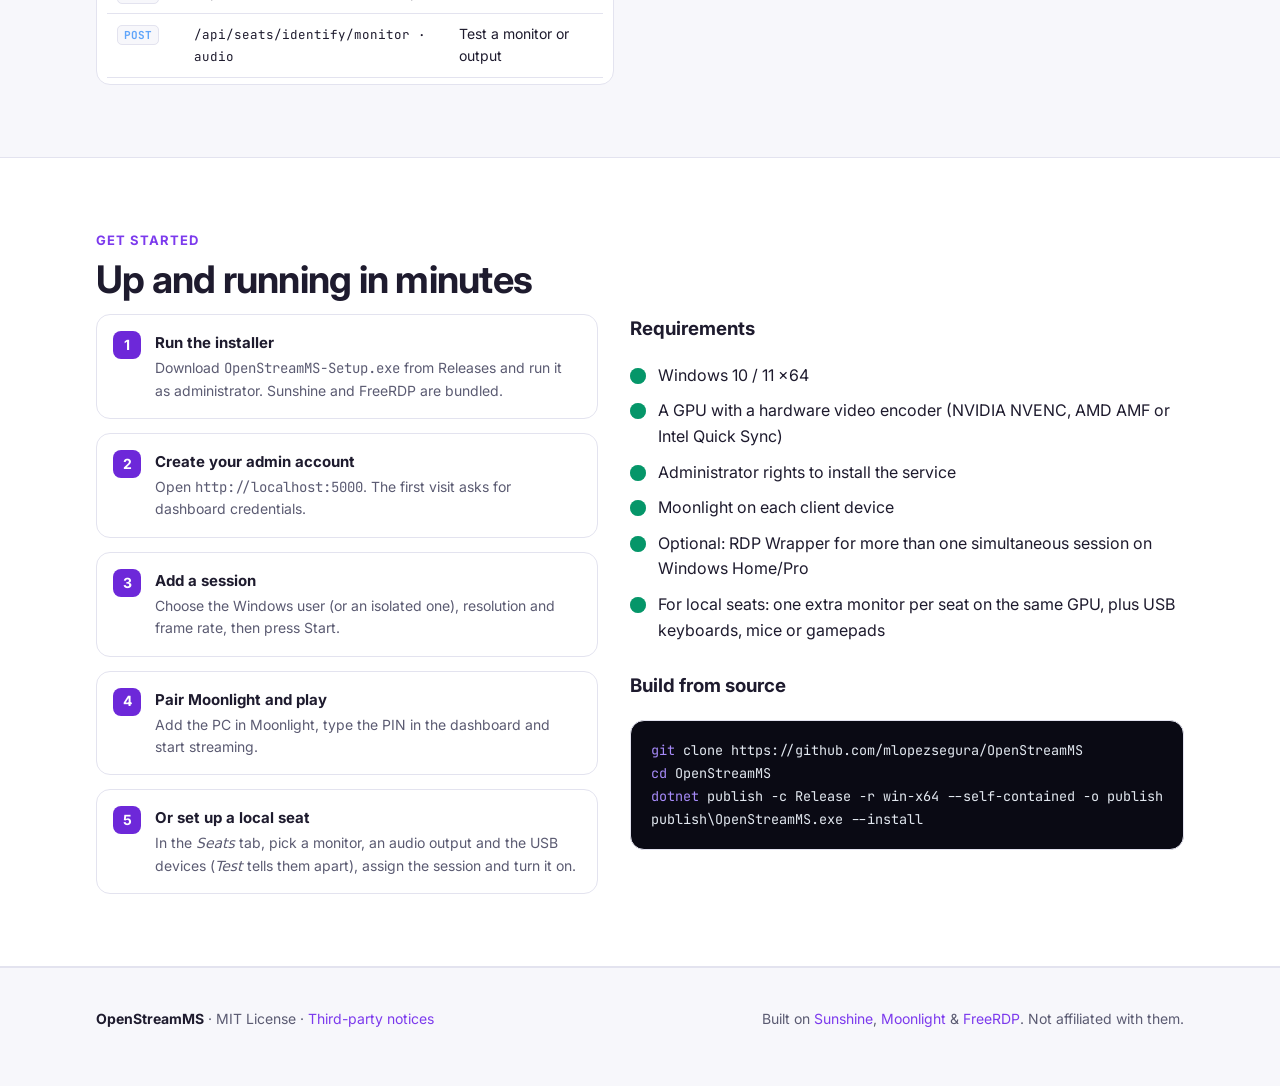
==== commit 2d01aa43: "Harden security, drop TermWrap and keep a single installer Security: - The API no longer trusts ever" ====
--- a/docs/index.html
+++ b/docs/index.html
@@ -502,7 +502,7 @@
       <div class="feat">
         <div class="ico"><svg viewBox="0 0 24 24"><path d="M14 2H6a2 2 0 00-2 2v16a2 2 0 002 2h12a2 2 0 002-2V8z"/><path d="M14 2v6h6M9 13h6M9 17h6"/></svg></div>
         <h3><span lang="en">Concurrent RDP helpers</span><span lang="es">Ayudas para RDP concurrente</span></h3>
-        <p><span lang="en">Native Remote Desktop is enabled automatically. For several simultaneous sessions on client editions of Windows, TermWrap (or RDP Wrapper as fallback) can be installed, updated and removed from the UI.</span><span lang="es">Escritorio Remoto nativo se habilita automáticamente. Para varias sesiones simultáneas en ediciones cliente de Windows, TermWrap (o RDP Wrapper como alternativa) se puede instalar, actualizar y quitar desde el panel.</span></p>
+        <p><span lang="en">Native Remote Desktop is enabled automatically. For several simultaneous sessions on client editions of Windows, RDP Wrapper can be installed, updated and removed from the UI.</span><span lang="es">Escritorio Remoto nativo se habilita automáticamente. Para varias sesiones simultáneas en ediciones cliente de Windows, RDP Wrapper se puede instalar, actualizar y quitar desde el panel.</span></p>
       </div>
       <div class="feat">
         <div class="ico"><svg viewBox="0 0 24 24"><circle cx="12" cy="12" r="3"/><path d="M19.4 15a1.7 1.7 0 00.3 1.8l.1.1a2 2 0 11-2.8 2.8l-.1-.1a1.7 1.7 0 00-1.8-.3 1.7 1.7 0 00-1 1.5V21a2 2 0 11-4 0v-.1a1.7 1.7 0 00-1.1-1.5 1.7 1.7 0 00-1.8.3l-.1.1a2 2 0 11-2.8-2.8l.1-.1a1.7 1.7 0 00.3-1.8 1.7 1.7 0 00-1.5-1H3a2 2 0 110-4h.1a1.7 1.7 0 001.5-1.1 1.7 1.7 0 00-.3-1.8l-.1-.1a2 2 0 112.8-2.8l.1.1a1.7 1.7 0 001.8.3H9a1.7 1.7 0 001-1.5V3a2 2 0 114 0v.1a1.7 1.7 0 001 1.5 1.7 1.7 0 001.8-.3l.1-.1a2 2 0 112.8 2.8l-.1.1a1.7 1.7 0 00-.3 1.8V9a1.7 1.7 0 001.5 1H21a2 2 0 110 4h-.1a1.7 1.7 0 00-1.5 1z"/></svg></div>
@@ -598,7 +598,7 @@
           <li><span lang="en">A GPU with a hardware video encoder (NVIDIA NVENC, AMD AMF or Intel Quick Sync)</span><span lang="es">Una GPU con encoder de vídeo por hardware (NVIDIA NVENC, AMD AMF o Intel Quick Sync)</span></li>
           <li><span lang="en">Administrator rights to install the service</span><span lang="es">Permisos de administrador para instalar el servicio</span></li>
           <li><span lang="en">Moonlight on each client device</span><span lang="es">Moonlight en cada dispositivo cliente</span></li>
-          <li><span lang="en">Optional: TermWrap for more than one simultaneous session on Windows Home/Pro</span><span lang="es">Opcional: TermWrap para más de una sesión simultánea en Windows Home/Pro</span></li>
+          <li><span lang="en">Optional: RDP Wrapper for more than one simultaneous session on Windows Home/Pro</span><span lang="es">Opcional: RDP Wrapper para más de una sesión simultánea en Windows Home/Pro</span></li>
           <li><span lang="en">For local seats: one extra monitor per seat on the same GPU, plus USB keyboards, mice or gamepads</span><span lang="es">Para puestos locales: un monitor más por puesto en la misma GPU, y teclados, ratones o mandos USB</span></li>
         </ul>
         <h3 style="margin-top:28px"><span lang="en">Build from source</span><span lang="es">Compilar desde el código</span></h3>
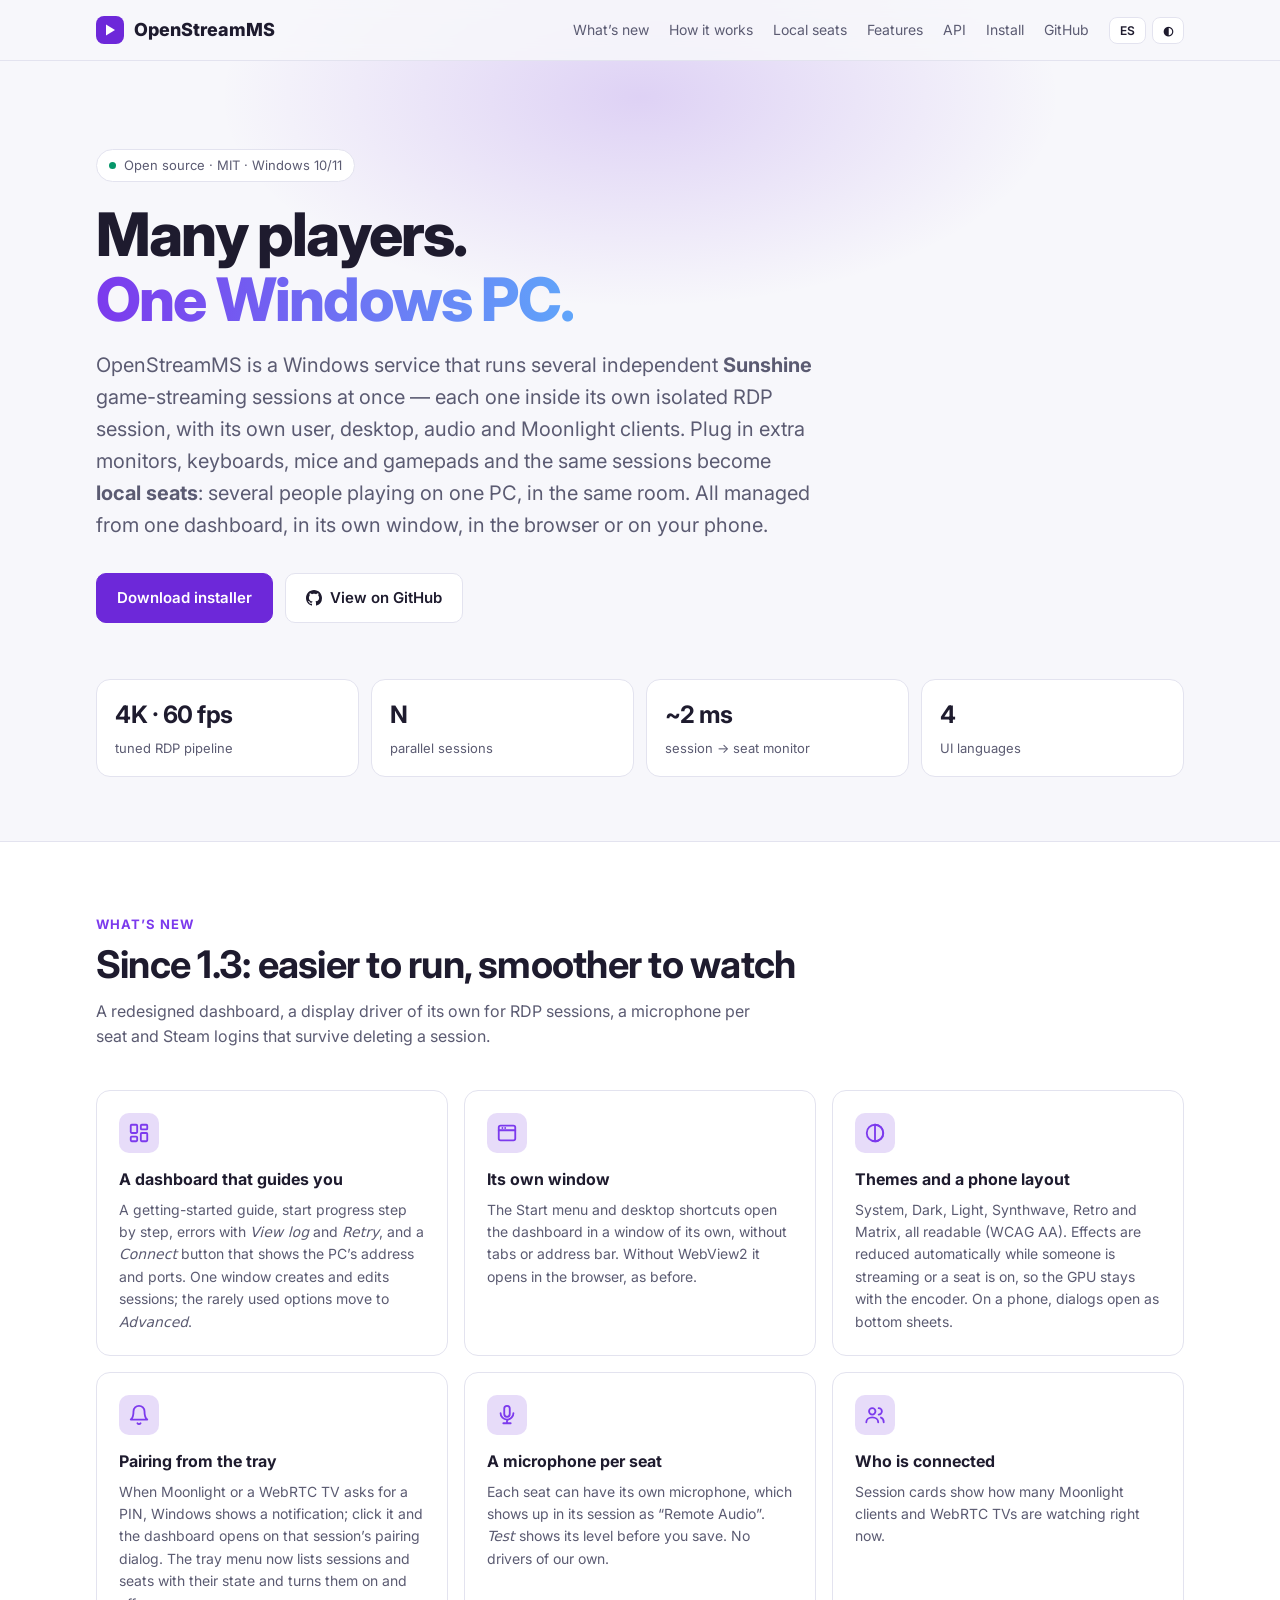
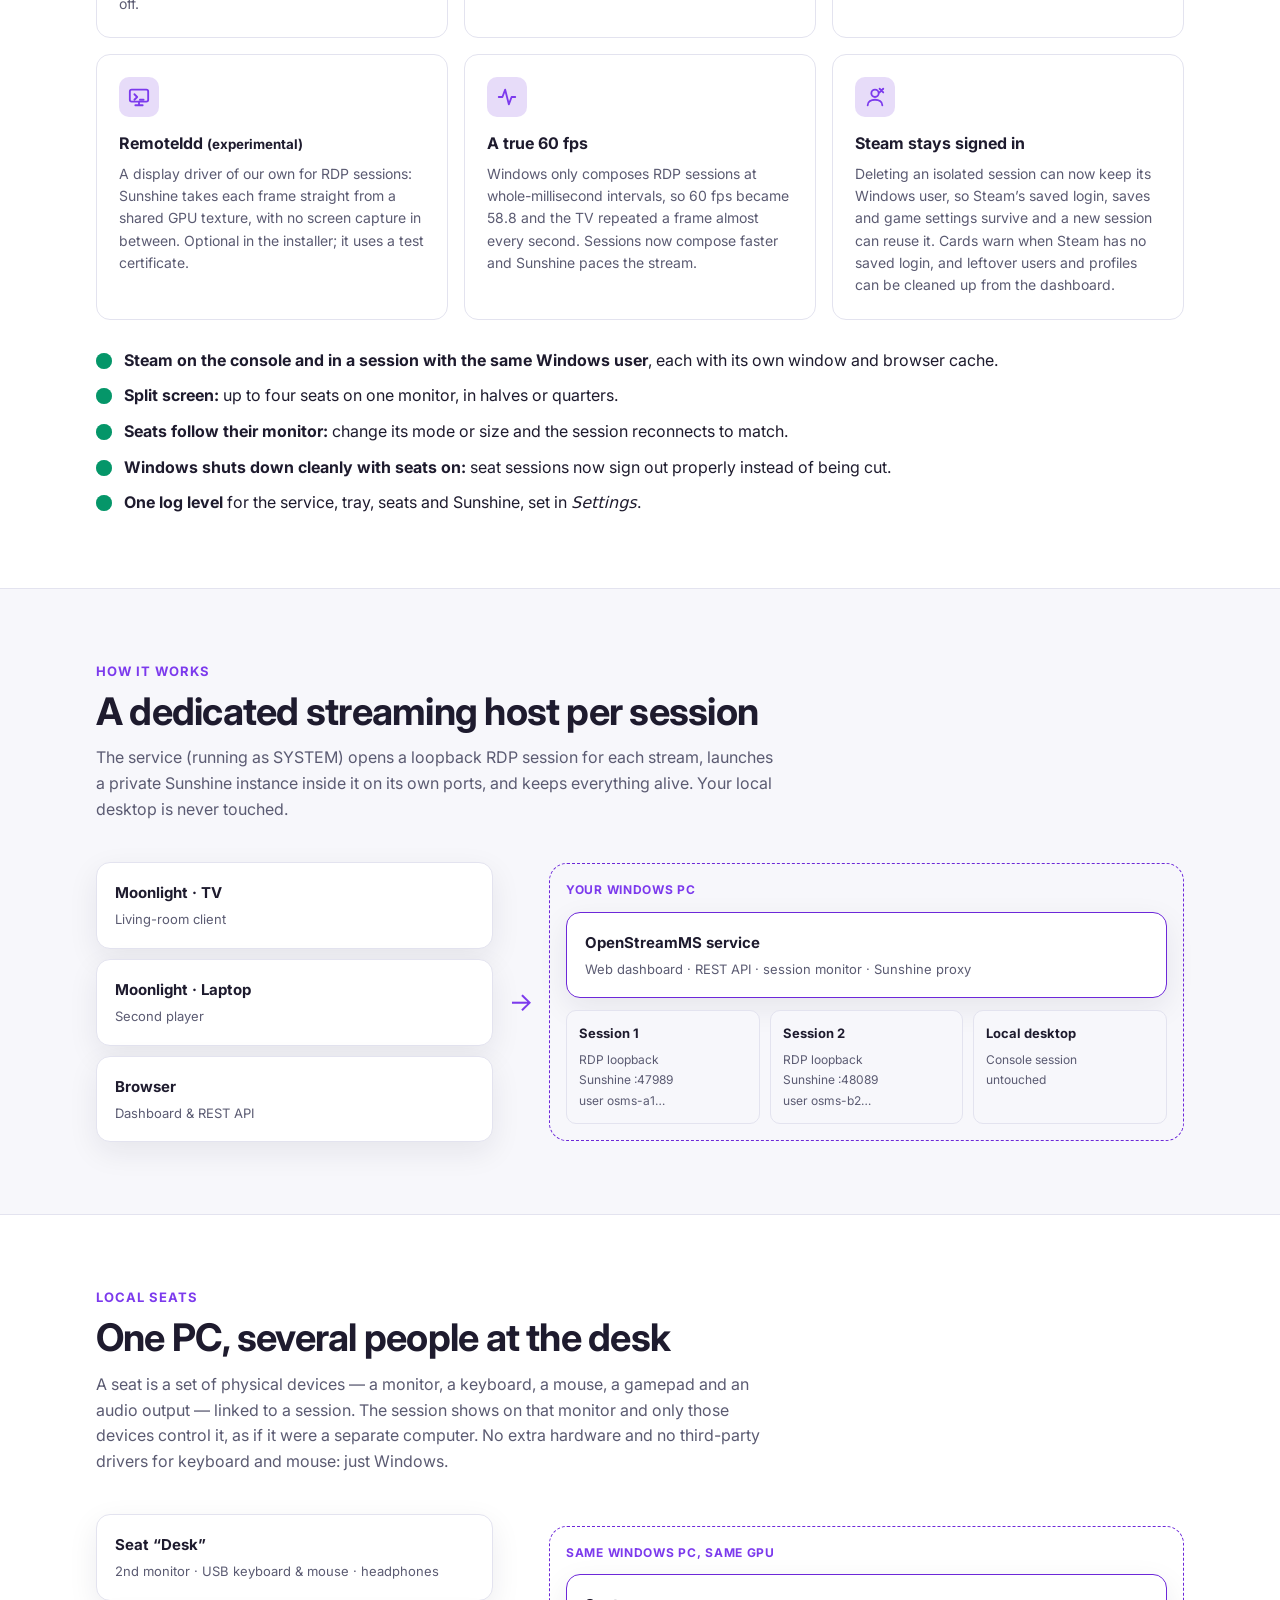
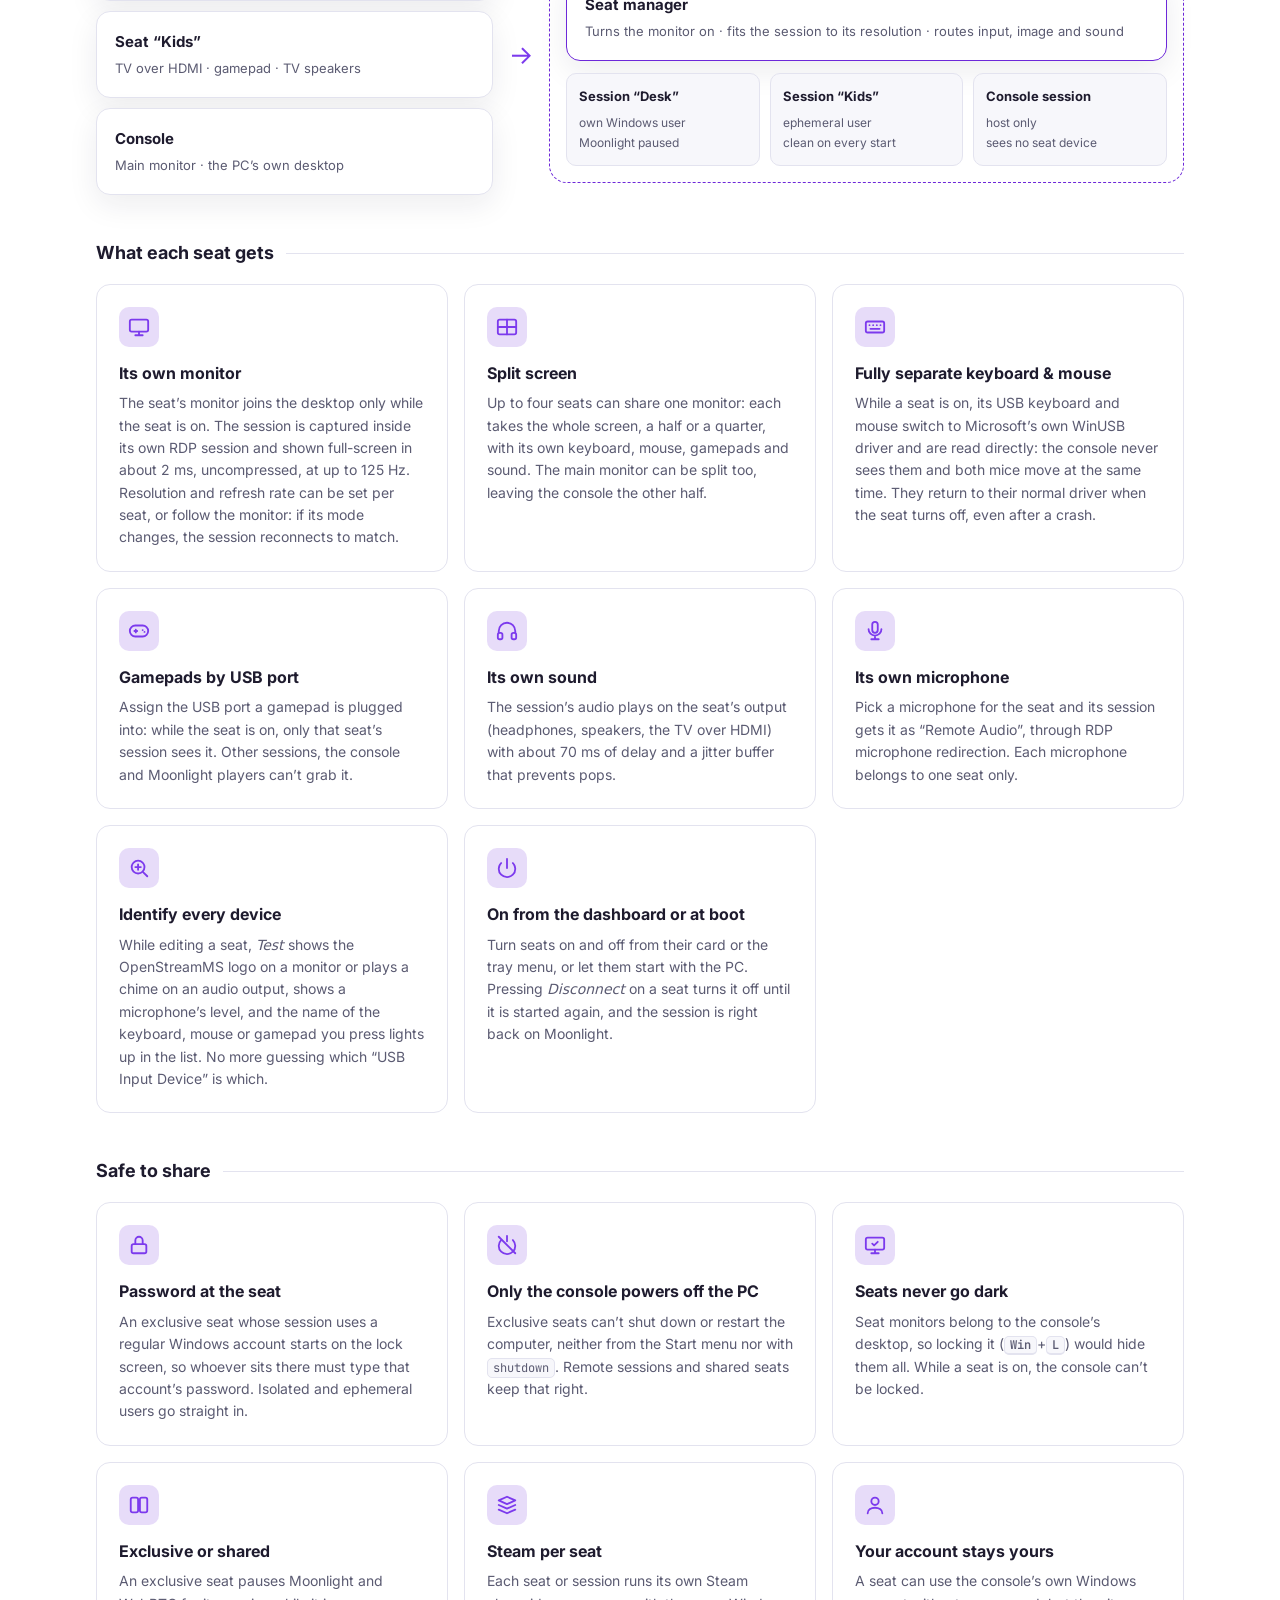
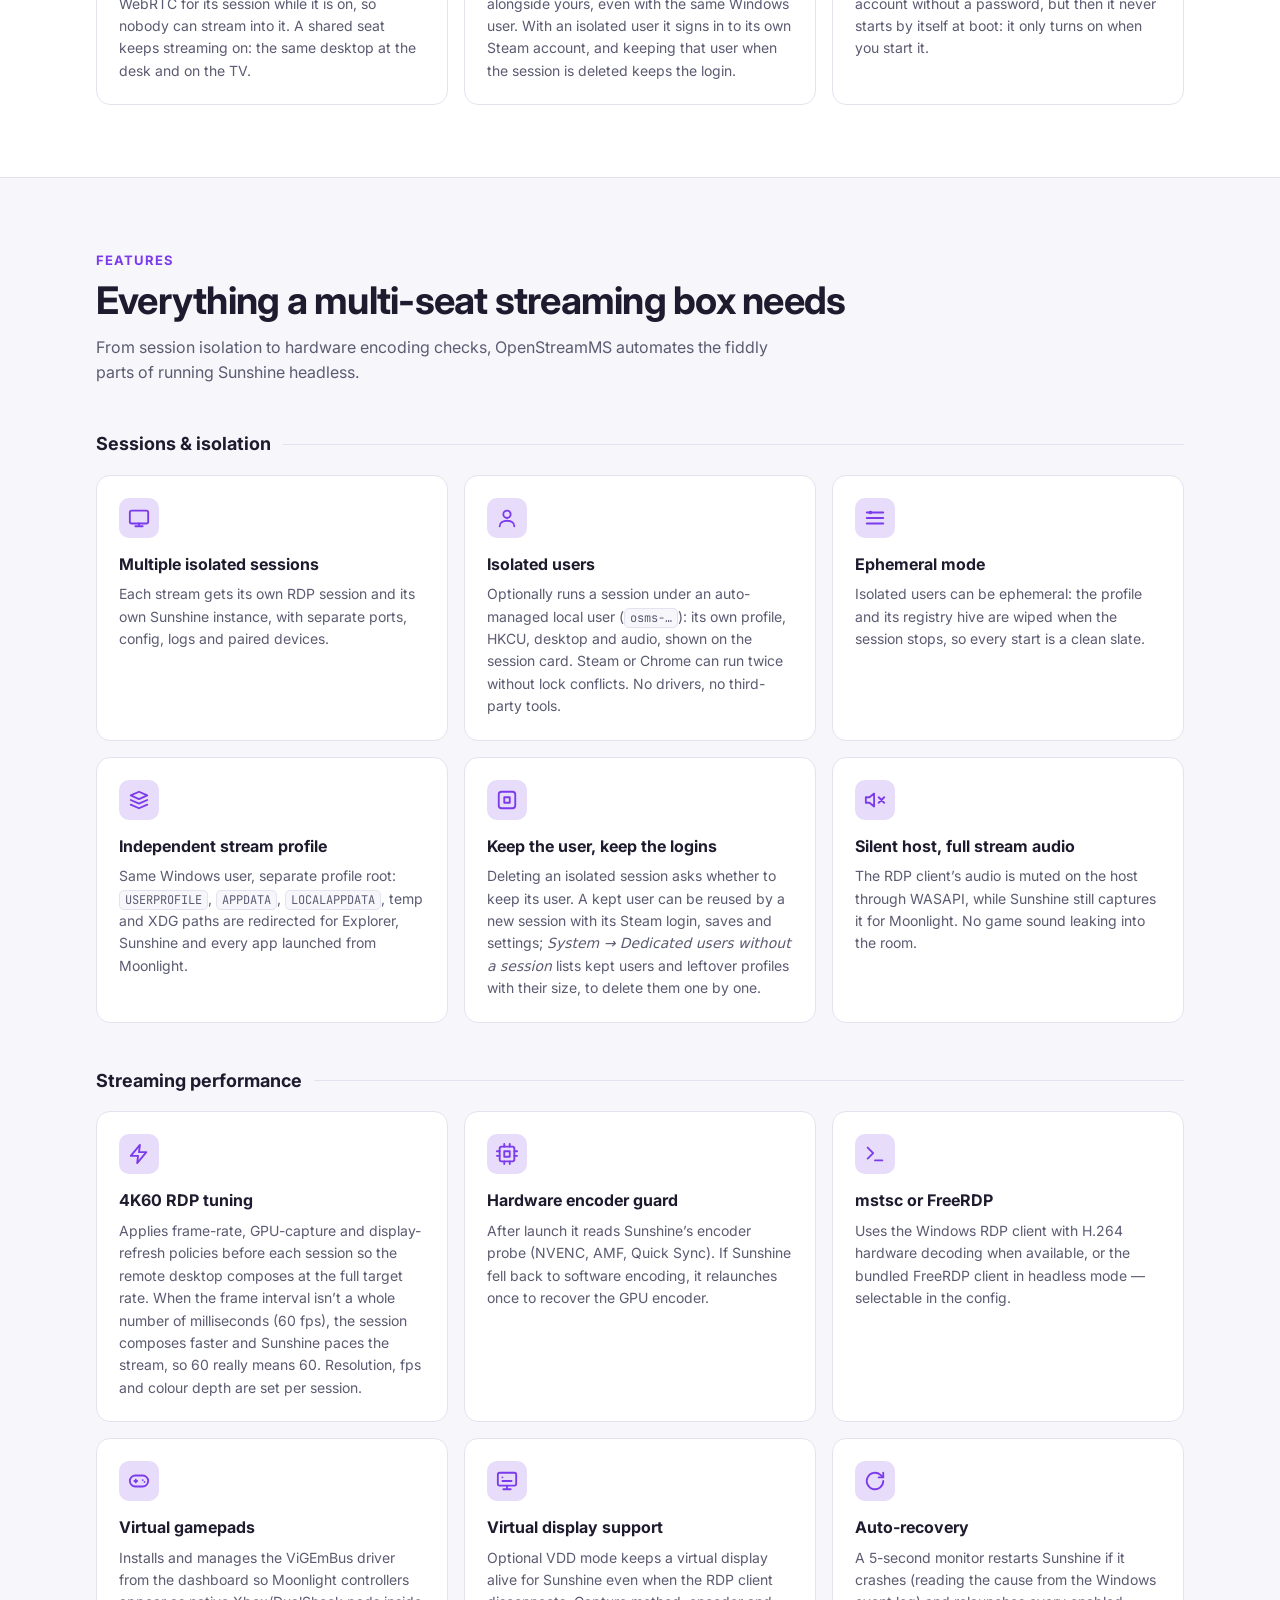
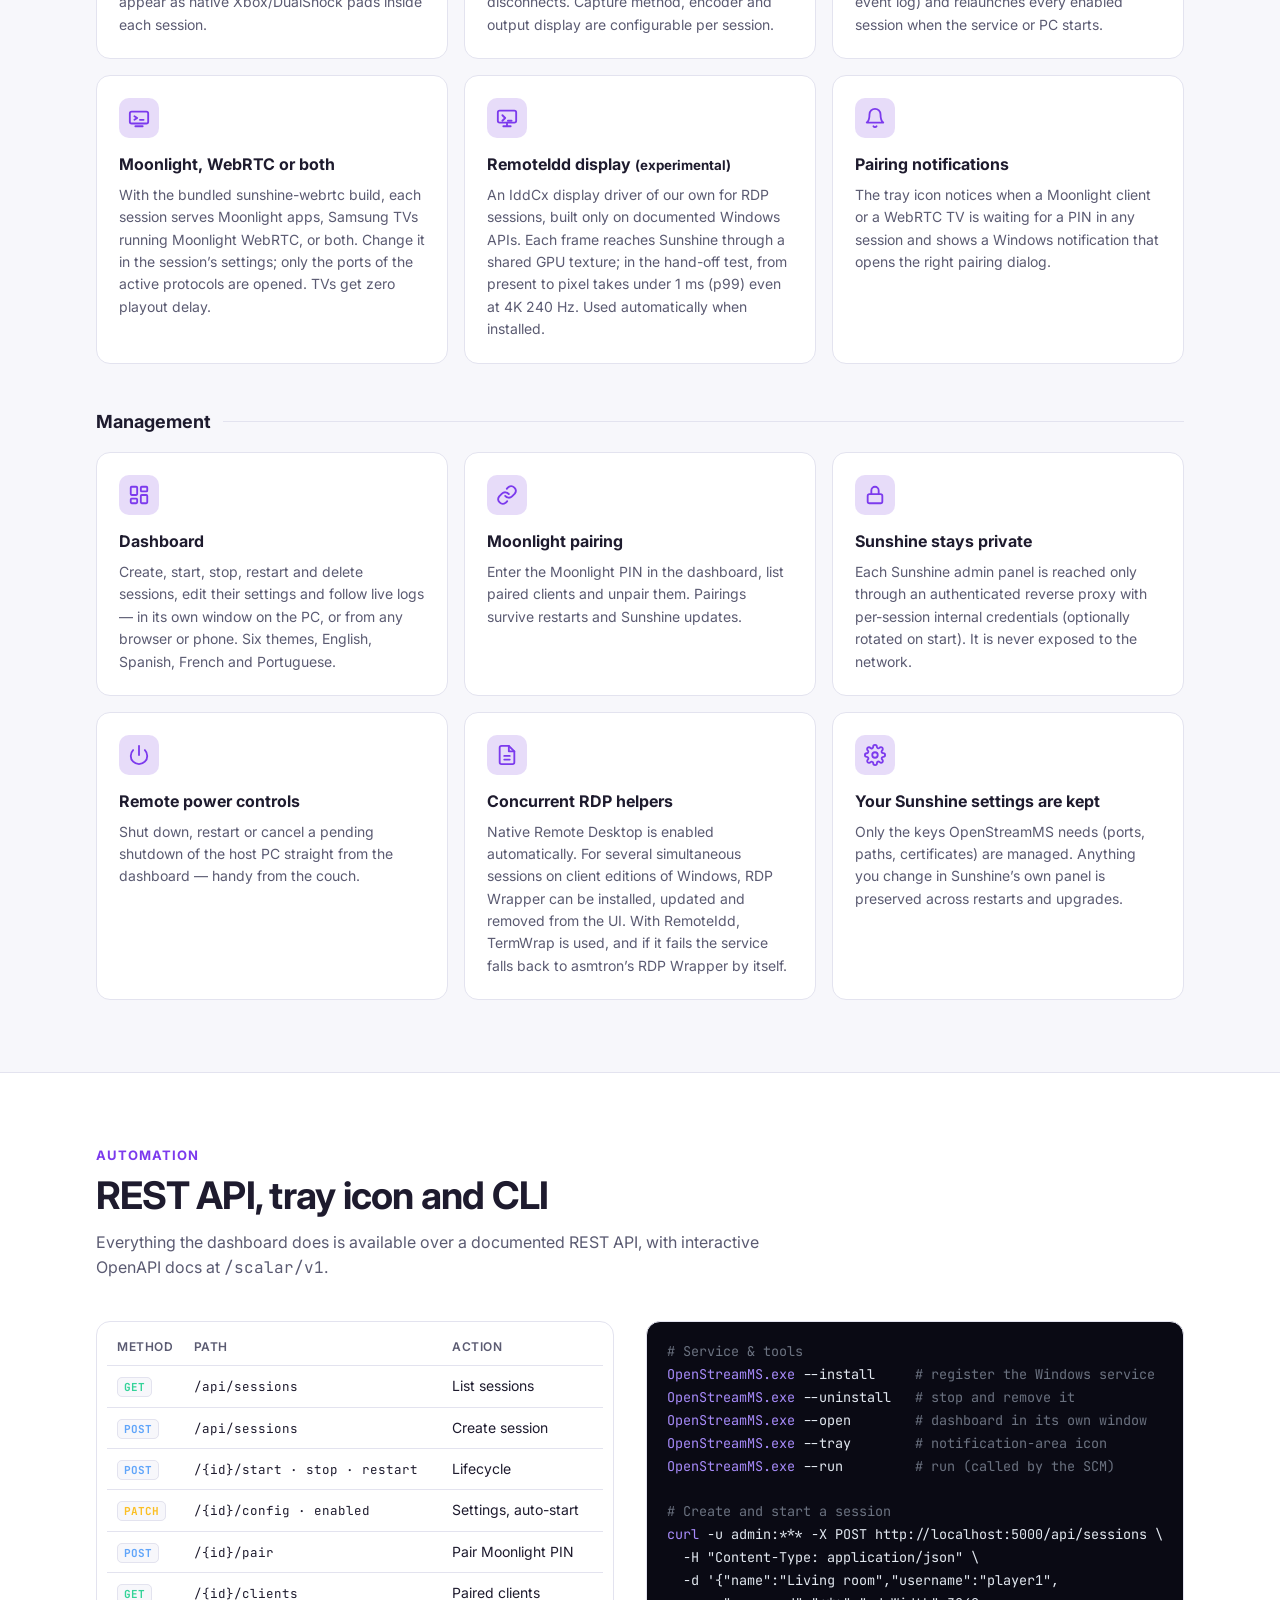
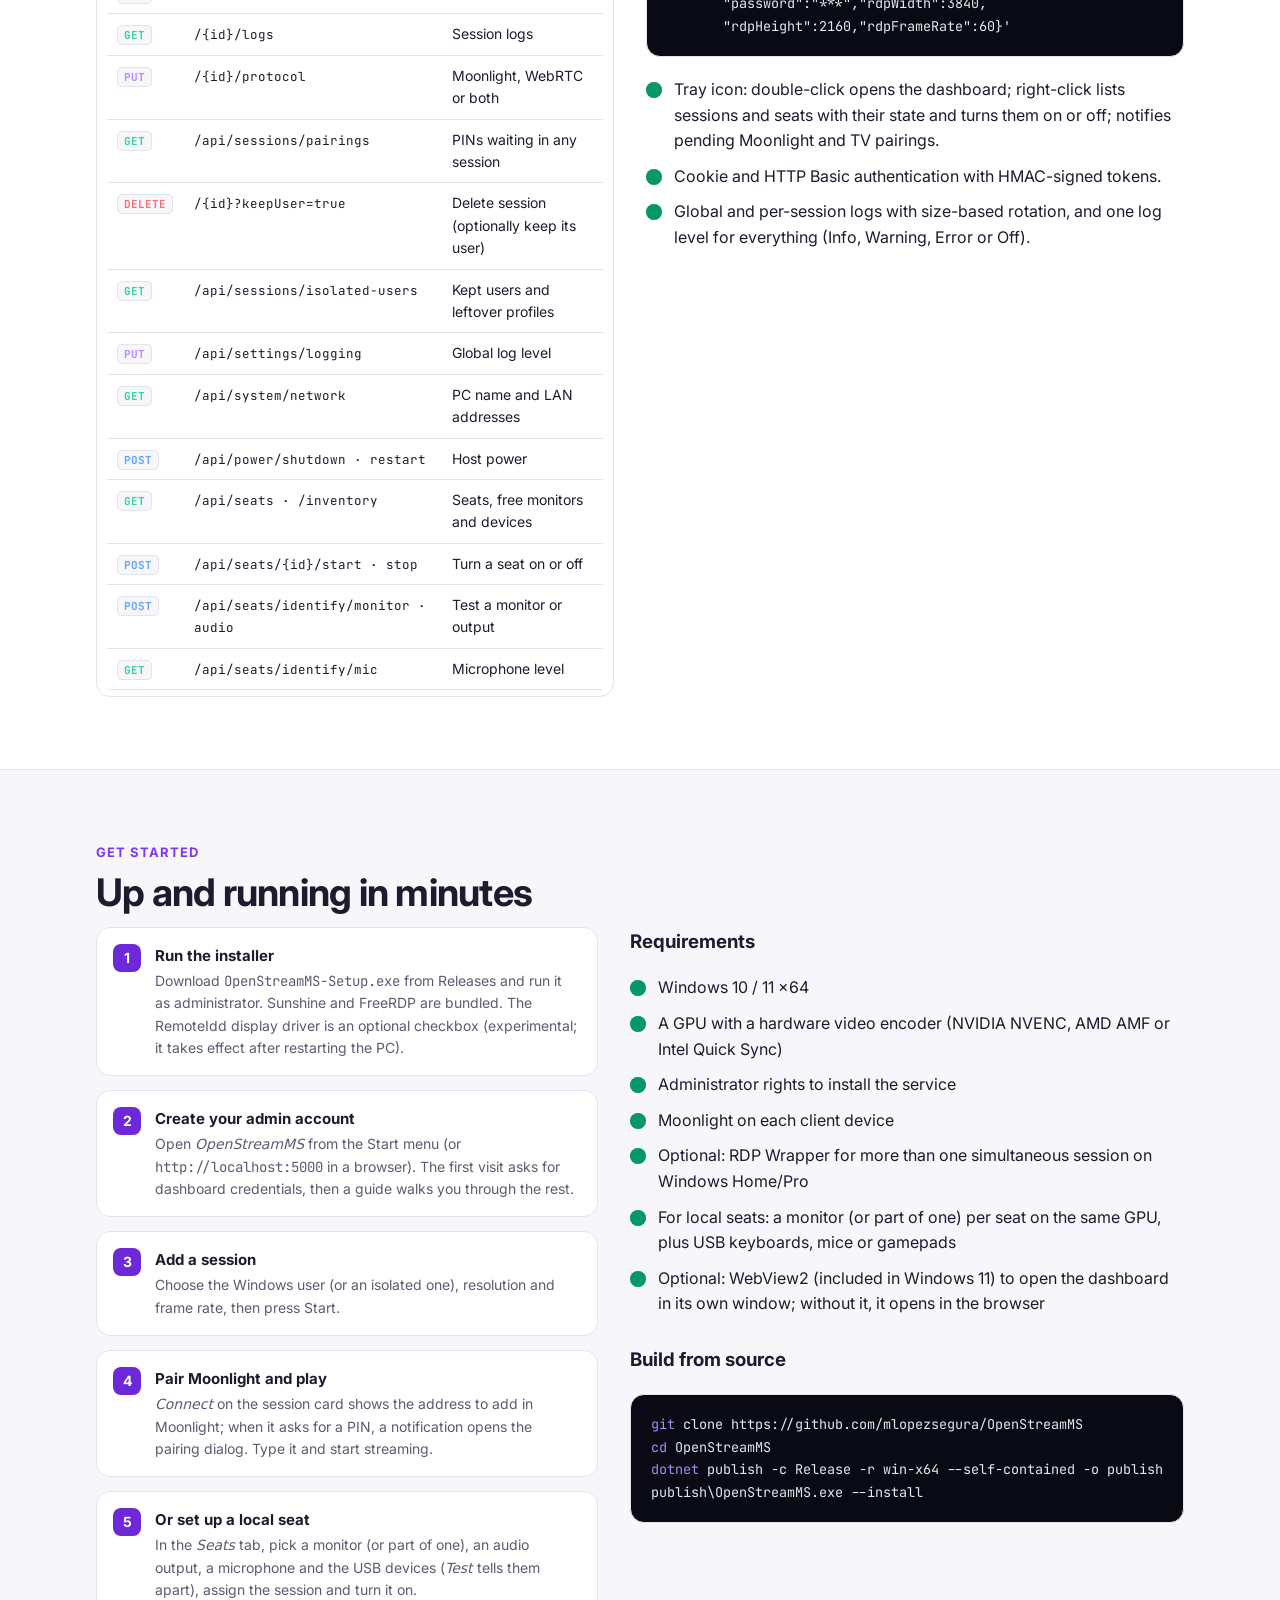
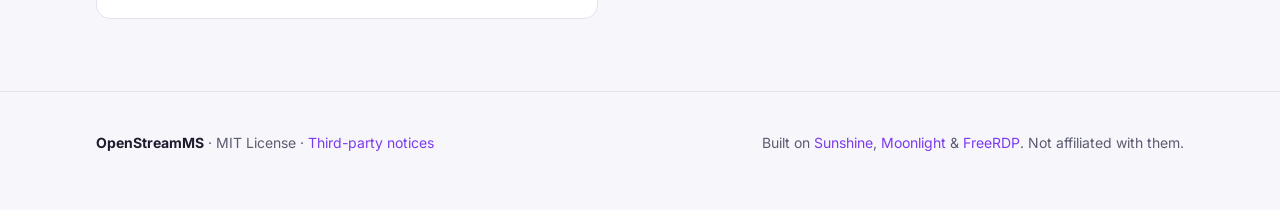
==== commit 87d6a643: "Bring the website, README and roadmap up to date with 1.4 - Website: new "What's new" section (dashb" ====
--- a/docs/index.html
+++ b/docs/index.html
@@ -205,6 +205,7 @@
       OpenStreamMS
     </a>
     <div class="links">
+      <a href="#new"><span lang="en">What’s new</span><span lang="es">Novedades</span></a>
       <a href="#how"><span lang="en">How it works</span><span lang="es">Cómo funciona</span></a>
       <a href="#seats"><span lang="en">Local seats</span><span lang="es">Puestos locales</span></a>
       <a href="#features"><span lang="en">Features</span><span lang="es">Características</span></a>
@@ -230,8 +231,8 @@
       <span lang="es">Varios jugadores.<br><span class="grad">Un solo PC con Windows.</span></span>
     </h1>
     <p class="lead">
-      <span lang="en">OpenStreamMS is a Windows service that runs several independent <strong>Sunshine</strong> game-streaming sessions at once — each one inside its own isolated RDP session, with its own user, desktop, audio and Moonlight clients. Plug in extra monitors, keyboards, mice and gamepads and the same sessions become <strong>local seats</strong>: several people playing on one PC, in the same room. All managed from a web dashboard.</span>
-      <span lang="es">OpenStreamMS es un servicio de Windows que ejecuta varias sesiones de streaming de juegos con <strong>Sunshine</strong> a la vez, cada una dentro de su propia sesión RDP aislada, con su usuario, escritorio, audio y clientes Moonlight. Conecta más monitores, teclados, ratones y mandos y esas mismas sesiones se convierten en <strong>puestos locales</strong>: varias personas jugando en un solo PC, en la misma habitación. Todo se gestiona desde un panel web.</span>
+      <span lang="en">OpenStreamMS is a Windows service that runs several independent <strong>Sunshine</strong> game-streaming sessions at once — each one inside its own isolated RDP session, with its own user, desktop, audio and Moonlight clients. Plug in extra monitors, keyboards, mice and gamepads and the same sessions become <strong>local seats</strong>: several people playing on one PC, in the same room. All managed from one dashboard, in its own window, in the browser or on your phone.</span>
+      <span lang="es">OpenStreamMS es un servicio de Windows que ejecuta varias sesiones de streaming de juegos con <strong>Sunshine</strong> a la vez, cada una dentro de su propia sesión RDP aislada, con su usuario, escritorio, audio y clientes Moonlight. Conecta más monitores, teclados, ratones y mandos y esas mismas sesiones se convierten en <strong>puestos locales</strong>: varias personas jugando en un solo PC, en la misma habitación. Todo se gestiona desde un panel, en su propia ventana, en el navegador o en el móvil.</span>
     </p>
     <div class="cta">
       <a class="btn primary" href="https://github.com/mlopezsegura/OpenStreamMS/releases">
@@ -251,8 +252,73 @@
   </div>
 </header>
 
+<!-- ───────────────────────── WHAT'S NEW ───────────────────────── -->
+<section id="new" class="alt">
+  <div class="wrap">
+    <div class="eyebrow"><span lang="en">What’s new</span><span lang="es">Novedades</span></div>
+    <h2><span lang="en">Since 1.3: easier to run, smoother to watch</span><span lang="es">Desde la 1.3: más fácil de usar y más fluido</span></h2>
+    <p class="sub"><span lang="en">A redesigned dashboard, a display driver of its own for RDP sessions, a microphone per seat and Steam logins that survive deleting a session.</span><span lang="es">Un panel rediseñado, un driver de pantalla propio para las sesiones RDP, un micrófono por puesto y logins de Steam que ya no se pierden al borrar una sesión.</span></p>
+
+    <div class="grid">
+      <div class="feat">
+        <div class="ico"><svg viewBox="0 0 24 24"><rect x="3" y="3" width="7" height="9" rx="1"/><rect x="14" y="3" width="7" height="5" rx="1"/><rect x="14" y="12" width="7" height="9" rx="1"/><rect x="3" y="16" width="7" height="5" rx="1"/></svg></div>
+        <h3><span lang="en">A dashboard that guides you</span><span lang="es">Un panel que te guía</span></h3>
+        <p><span lang="en">A getting-started guide, start progress step by step, errors with <em>View log</em> and <em>Retry</em>, and a <em>Connect</em> button that shows the PC’s address and ports. One window creates and edits sessions; the rarely used options move to <em>Advanced</em>.</span><span lang="es">Guía de primeros pasos, progreso del arranque paso a paso, errores con <em>Ver log</em> y <em>Reintentar</em>, y un botón <em>Conectar</em> que muestra la dirección y los puertos del PC. Una sola ventana crea y edita sesiones; lo que casi no se toca pasa a <em>Avanzado</em>.</span></p>
+      </div>
+      <div class="feat">
+        <div class="ico"><svg viewBox="0 0 24 24"><rect x="3" y="4" width="18" height="16" rx="2"/><path d="M3 9h18M7 6.5h.01M10 6.5h.01"/></svg></div>
+        <h3><span lang="en">Its own window</span><span lang="es">En su propia ventana</span></h3>
+        <p><span lang="en">The Start menu and desktop shortcuts open the dashboard in a window of its own, without tabs or address bar. Without WebView2 it opens in the browser, as before.</span><span lang="es">Los accesos del menú Inicio y del escritorio abren el panel en una ventana propia, sin pestañas ni barra de direcciones. Sin WebView2 se abre en el navegador, como antes.</span></p>
+      </div>
+      <div class="feat">
+        <div class="ico"><svg viewBox="0 0 24 24"><circle cx="12" cy="12" r="9"/><path d="M12 3v18M12 3a9 9 0 010 18"/></svg></div>
+        <h3><span lang="en">Themes and a phone layout</span><span lang="es">Temas y versión para móvil</span></h3>
+        <p><span lang="en">System, Dark, Light, Synthwave, Retro and Matrix, all readable (WCAG AA). Effects are reduced automatically while someone is streaming or a seat is on, so the GPU stays with the encoder. On a phone, dialogs open as bottom sheets.</span><span lang="es">Sistema, Oscuro, Claro, Synthwave, Retro y Matrix, todos legibles (WCAG AA). Los efectos se reducen solos mientras alguien juega por streaming o hay un puesto encendido, para dejar la GPU al encoder. En el móvil, las ventanas salen desde abajo.</span></p>
+      </div>
+      <div class="feat">
+        <div class="ico"><svg viewBox="0 0 24 24"><path d="M18 8a6 6 0 00-12 0c0 7-3 9-3 9h18s-3-2-3-9"/><path d="M13.7 21a2 2 0 01-3.4 0"/></svg></div>
+        <h3><span lang="en">Pairing from the tray</span><span lang="es">Emparejar desde la bandeja</span></h3>
+        <p><span lang="en">When Moonlight or a WebRTC TV asks for a PIN, Windows shows a notification; click it and the dashboard opens on that session’s pairing dialog. The tray menu now lists sessions and seats with their state and turns them on and off.</span><span lang="es">Cuando Moonlight o una TV WebRTC piden un PIN, Windows muestra una notificación; al pulsarla se abre el panel en el emparejamiento de esa sesión. El menú de la bandeja muestra ahora sesiones y puestos con su estado y los enciende y apaga.</span></p>
+      </div>
+      <div class="feat">
+        <div class="ico"><svg viewBox="0 0 24 24"><rect x="9" y="2" width="6" height="12" rx="3"/><path d="M5 10a7 7 0 0014 0M12 17v4M8 21h8"/></svg></div>
+        <h3><span lang="en">A microphone per seat</span><span lang="es">Un micrófono por puesto</span></h3>
+        <p><span lang="en">Each seat can have its own microphone, which shows up in its session as “Remote Audio”. <em>Test</em> shows its level before you save. No drivers of our own.</span><span lang="es">Cada puesto puede tener su micrófono, que aparece en su sesión como «Audio remoto». <em>Probar</em> muestra su nivel antes de guardar. Sin drivers propios.</span></p>
+      </div>
+      <div class="feat">
+        <div class="ico"><svg viewBox="0 0 24 24"><circle cx="9" cy="8" r="3.5"/><path d="M2.5 20c0-3.5 3-5.5 6.5-5.5s6.5 2 6.5 5.5"/><path d="M16 4.5a3.5 3.5 0 010 7M18.5 14.8c2 .7 3 2.5 3 5.2"/></svg></div>
+        <h3><span lang="en">Who is connected</span><span lang="es">Quién está conectado</span></h3>
+        <p><span lang="en">Session cards show how many Moonlight clients and WebRTC TVs are watching right now.</span><span lang="es">Las tarjetas de las sesiones muestran cuántos clientes de Moonlight y TV WebRTC están viéndola en ese momento.</span></p>
+      </div>
+      <div class="feat">
+        <div class="ico"><svg viewBox="0 0 24 24"><rect x="2" y="4" width="20" height="13" rx="2"/><path d="M8 21h8M12 17v4M7 9l3 3-3 3M13 15h4"/></svg></div>
+        <h3><span lang="en">RemoteIdd <small>(experimental)</small></span><span lang="es">RemoteIdd <small>(experimental)</small></span></h3>
+        <p><span lang="en">A display driver of our own for RDP sessions: Sunshine takes each frame straight from a shared GPU texture, with no screen capture in between. Optional in the installer; it uses a test certificate.</span><span lang="es">Un driver de pantalla propio para las sesiones RDP: Sunshine recoge cada fotograma directamente de una textura compartida en la GPU, sin capturar la pantalla. Opcional en el instalador; usa un certificado de prueba.</span></p>
+      </div>
+      <div class="feat">
+        <div class="ico"><svg viewBox="0 0 24 24"><path d="M3 12h4l3-8 4 16 3-8h4"/></svg></div>
+        <h3><span lang="en">A true 60 fps</span><span lang="es">60 fps de verdad</span></h3>
+        <p><span lang="en">Windows only composes RDP sessions at whole-millisecond intervals, so 60 fps became 58.8 and the TV repeated a frame almost every second. Sessions now compose faster and Sunshine paces the stream.</span><span lang="es">Windows solo compone las sesiones RDP a intervalos de milisegundos enteros, así que 60 fps se quedaban en 58,8 y la TV repetía un fotograma casi cada segundo. Ahora la sesión se compone más rápido y Sunshine marca el ritmo del stream.</span></p>
+      </div>
+      <div class="feat">
+        <div class="ico"><svg viewBox="0 0 24 24"><circle cx="12" cy="8" r="4"/><path d="M4 21c0-4 4-6 8-6s8 2 8 6"/><path d="M17 3l4 4M21 3l-4 4"/></svg></div>
+        <h3><span lang="en">Steam stays signed in</span><span lang="es">Steam sigue con la sesión iniciada</span></h3>
+        <p><span lang="en">Deleting an isolated session can now keep its Windows user, so Steam’s saved login, saves and game settings survive and a new session can reuse it. Cards warn when Steam has no saved login, and leftover users and profiles can be cleaned up from the dashboard.</span><span lang="es">Al borrar una sesión aislada se puede conservar su usuario de Windows, así que el login guardado de Steam, las partidas y los ajustes siguen ahí y una sesión nueva puede reutilizarlo. Las tarjetas avisan si Steam no tiene la sesión guardada, y los usuarios y perfiles que sobran se limpian desde el panel.</span></p>
+      </div>
+    </div>
+
+    <ul class="check" style="margin-top:28px">
+      <li><span lang="en"><strong>Steam on the console and in a session with the same Windows user</strong>, each with its own window and browser cache.</span><span lang="es"><strong>Steam en la consola y en una sesión con el mismo usuario de Windows</strong>, cada uno con su ventana y su caché del navegador.</span></li>
+      <li><span lang="en"><strong>Split screen:</strong> up to four seats on one monitor, in halves or quarters.</span><span lang="es"><strong>Pantalla partida:</strong> hasta cuatro puestos en un monitor, en mitades o cuartos.</span></li>
+      <li><span lang="en"><strong>Seats follow their monitor:</strong> change its mode or size and the session reconnects to match.</span><span lang="es"><strong>Los puestos siguen a su monitor:</strong> si cambia de modo o de tamaño, la sesión se reconecta para ajustarse.</span></li>
+      <li><span lang="en"><strong>Windows shuts down cleanly with seats on:</strong> seat sessions now sign out properly instead of being cut.</span><span lang="es"><strong>Windows se apaga bien con puestos encendidos:</strong> las sesiones de los puestos ahora cierran sesión de verdad en lugar de cortarse.</span></li>
+      <li><span lang="en"><strong>One log level</strong> for the service, tray, seats and Sunshine, set in <em>Settings</em>.</span><span lang="es"><strong>Un solo nivel de log</strong> para el servicio, la bandeja, los puestos y Sunshine, en <em>Ajustes</em>.</span></li>
+    </ul>
+  </div>
+</section>
+
 <!-- ───────────────────────── HOW IT WORKS ───────────────────────── -->
-<section id="how" class="alt">
+<section id="how">
   <div class="wrap">
     <div class="eyebrow"><span lang="en">How it works</span><span lang="es">Cómo funciona</span></div>
     <h2><span lang="en">A dedicated streaming host per session</span><span lang="es">Un host de streaming dedicado por sesión</span></h2>
@@ -288,7 +354,7 @@
 </section>
 
 <!-- ───────────────────────── LOCAL SEATS ───────────────────────── -->
-<section id="seats">
+<section id="seats" class="alt">
   <div class="wrap">
     <div class="eyebrow"><span lang="en">Local seats</span><span lang="es">Puestos locales</span></div>
     <h2><span lang="en">One PC, several people at the desk</span><span lang="es">Un PC, varias personas delante</span></h2>
@@ -326,7 +392,12 @@
       <div class="feat">
         <div class="ico"><svg viewBox="0 0 24 24"><rect x="2" y="4" width="20" height="13" rx="2"/><path d="M8 21h8M12 17v4"/></svg></div>
         <h3><span lang="en">Its own monitor</span><span lang="es">Su propio monitor</span></h3>
-        <p><span lang="en">The seat’s monitor joins the desktop only while the seat is on. The session is captured inside its own RDP session and shown full-screen in about 2 ms, uncompressed, at up to 125 Hz. Resolution and refresh rate can be set per seat.</span><span lang="es">El monitor del puesto se añade al escritorio solo mientras el puesto está encendido. La sesión se captura dentro de su propia sesión RDP y se muestra a pantalla completa en unos 2 ms, sin compresión y hasta a 125 Hz. Resolución y frecuencia se fijan por puesto.</span></p>
+        <p><span lang="en">The seat’s monitor joins the desktop only while the seat is on. The session is captured inside its own RDP session and shown full-screen in about 2 ms, uncompressed, at up to 125 Hz. Resolution and refresh rate can be set per seat, or follow the monitor: if its mode changes, the session reconnects to match.</span><span lang="es">El monitor del puesto se añade al escritorio solo mientras el puesto está encendido. La sesión se captura dentro de su propia sesión RDP y se muestra a pantalla completa en unos 2 ms, sin compresión y hasta a 125 Hz. Resolución y frecuencia se fijan por puesto o siguen al monitor: si cambia de modo, la sesión se reconecta para ajustarse.</span></p>
+      </div>
+      <div class="feat">
+        <div class="ico"><svg viewBox="0 0 24 24"><rect x="2" y="4" width="20" height="16" rx="2"/><path d="M12 4v16M2 12h20"/></svg></div>
+        <h3><span lang="en">Split screen</span><span lang="es">Pantalla partida</span></h3>
+        <p><span lang="en">Up to four seats can share one monitor: each takes the whole screen, a half or a quarter, with its own keyboard, mouse, gamepads and sound. The main monitor can be split too, leaving the console the other half.</span><span lang="es">Hasta cuatro puestos pueden compartir un monitor: cada uno ocupa la pantalla entera, una mitad o un cuarto, con su teclado, ratón, mandos y sonido. El monitor principal también se puede partir y la consola se queda con la otra mitad.</span></p>
       </div>
       <div class="feat">
         <div class="ico"><svg viewBox="0 0 24 24"><rect x="2" y="6" width="20" height="12" rx="2"/><path d="M6 10h.01M10 10h.01M14 10h.01M18 10h.01M7 14h10"/></svg></div>
@@ -344,14 +415,19 @@
         <p><span lang="en">The session’s audio plays on the seat’s output (headphones, speakers, the TV over HDMI) with about 70 ms of delay and a jitter buffer that prevents pops.</span><span lang="es">El audio de la sesión sale por la salida del puesto (auriculares, altavoces, la TV por HDMI) con unos 70 ms de retraso y un búfer que evita los chasquidos.</span></p>
       </div>
       <div class="feat">
+        <div class="ico"><svg viewBox="0 0 24 24"><rect x="9" y="2" width="6" height="12" rx="3"/><path d="M5 10a7 7 0 0014 0M12 17v4M8 21h8"/></svg></div>
+        <h3><span lang="en">Its own microphone</span><span lang="es">Su propio micrófono</span></h3>
+        <p><span lang="en">Pick a microphone for the seat and its session gets it as “Remote Audio”, through RDP microphone redirection. Each microphone belongs to one seat only.</span><span lang="es">Elige un micrófono para el puesto y su sesión lo recibe como «Audio remoto», por la redirección de micrófono de RDP. Cada micrófono es de un solo puesto.</span></p>
+      </div>
+      <div class="feat">
         <div class="ico"><svg viewBox="0 0 24 24"><circle cx="11" cy="11" r="7"/><path d="M21 21l-4.3-4.3M11 8v6M8 11h6"/></svg></div>
         <h3><span lang="en">Identify every device</span><span lang="es">Identifica cada dispositivo</span></h3>
-        <p><span lang="en">While editing a seat, <em>Test</em> shows the OpenStreamMS logo on a monitor or plays a chime on an audio output, and the name of the keyboard, mouse or gamepad you press lights up in the list. No more guessing which “USB Input Device” is which.</span><span lang="es">Al editar un puesto, <em>Probar</em> muestra el logo de OpenStreamMS en el monitor o hace sonar un aviso por la salida de audio, y el nombre del teclado, ratón o mando que pulsas se ilumina en la lista. Se acabó adivinar cuál es cada «Dispositivo de entrada USB».</span></p>
+        <p><span lang="en">While editing a seat, <em>Test</em> shows the OpenStreamMS logo on a monitor or plays a chime on an audio output, shows a microphone’s level, and the name of the keyboard, mouse or gamepad you press lights up in the list. No more guessing which “USB Input Device” is which.</span><span lang="es">Al editar un puesto, <em>Probar</em> muestra el logo de OpenStreamMS en el monitor o hace sonar un aviso por la salida de audio, enseña el nivel de un micrófono, y el nombre del teclado, ratón o mando que pulsas se ilumina en la lista. Se acabó adivinar cuál es cada «Dispositivo de entrada USB».</span></p>
       </div>
       <div class="feat">
         <div class="ico"><svg viewBox="0 0 24 24"><path d="M12 2v10"/><path d="M18.4 6.6a9 9 0 11-12.8 0"/></svg></div>
         <h3><span lang="en">On from the dashboard or at boot</span><span lang="es">Desde el panel o al arrancar</span></h3>
-        <p><span lang="en">Turn seats on and off from their card, or let them start with the PC. Pressing <em>Disconnect</em> on a seat turns it off until it is started again, and the session is right back on Moonlight.</span><span lang="es">Enciende y apaga los puestos desde su tarjeta, o deja que arranquen con el PC. Pulsar <em>Desconectar</em> en un puesto lo apaga hasta que se vuelva a encender, y la sesión vuelve enseguida a Moonlight.</span></p>
+        <p><span lang="en">Turn seats on and off from their card or the tray menu, or let them start with the PC. Pressing <em>Disconnect</em> on a seat turns it off until it is started again, and the session is right back on Moonlight.</span><span lang="es">Enciende y apaga los puestos desde su tarjeta o el menú de la bandeja, o deja que arranquen con el PC. Pulsar <em>Desconectar</em> en un puesto lo apaga hasta que se vuelva a encender, y la sesión vuelve enseguida a Moonlight.</span></p>
       </div>
     </div>
 
@@ -380,7 +456,7 @@
       <div class="feat">
         <div class="ico"><svg viewBox="0 0 24 24"><path d="M3 7l9-4 9 4-9 4z"/><path d="M3 12l9 4 9-4M3 17l9 4 9-4"/></svg></div>
         <h3><span lang="en">Steam per seat</span><span lang="es">Steam por puesto</span></h3>
-        <p><span lang="en">Isolated sessions get a <em>Steam (isolated)</em> shortcut and open <code>steam://</code> links with it, so each seat can sign in to its own Steam account alongside yours.</span><span lang="es">Las sesiones aisladas tienen un acceso directo <em>Steam (aislado)</em> y abren con él los enlaces <code>steam://</code>, así que cada puesto puede iniciar su propia cuenta de Steam a la vez que la tuya.</span></p>
+        <p><span lang="en">Each seat or session runs its own Steam alongside yours, even with the same Windows user. With an isolated user it signs in to its own Steam account, and keeping that user when the session is deleted keeps the login.</span><span lang="es">Cada puesto o sesión abre su propio Steam a la vez que el tuyo, incluso con el mismo usuario de Windows. Con un usuario aislado inicia su propia cuenta de Steam, y conservar ese usuario al borrar la sesión conserva el login.</span></p>
       </div>
       <div class="feat">
         <div class="ico"><svg viewBox="0 0 24 24"><circle cx="12" cy="8" r="4"/><path d="M4 21c0-4 4-6 8-6s8 2 8 6"/></svg></div>
@@ -392,7 +468,7 @@
 </section>
 
 <!-- ───────────────────────── FEATURES ───────────────────────── -->
-<section id="features" class="alt">
+<section id="features">
   <div class="wrap">
     <div class="eyebrow"><span lang="en">Features</span><span lang="es">Características</span></div>
     <h2><span lang="en">Everything a multi-seat streaming box needs</span><span lang="es">Todo lo que necesita un PC de streaming multipuesto</span></h2>
@@ -408,8 +484,8 @@
       </div>
       <div class="feat">
         <div class="ico"><svg viewBox="0 0 24 24"><circle cx="12" cy="8" r="4"/><path d="M4 21c0-4 4-6 8-6s8 2 8 6"/></svg></div>
-        <h3><span lang="en">Native per-session users</span><span lang="es">Usuarios nativos por sesión</span></h3>
-        <p><span lang="en">Optionally runs a session under an auto-managed local user (<code>osms-…</code>): its own profile, HKCU, desktop and audio. Steam or Chrome can run twice without lock conflicts. No drivers, no third-party tools.</span><span lang="es">Opcionalmente ejecuta la sesión con un usuario local gestionado automáticamente (<code>osms-…</code>): perfil, HKCU, escritorio y audio propios. Steam o Chrome pueden abrirse dos veces sin conflictos de bloqueo. Sin drivers ni herramientas externas.</span></p>
+        <h3><span lang="en">Isolated users</span><span lang="es">Usuarios aislados</span></h3>
+        <p><span lang="en">Optionally runs a session under an auto-managed local user (<code>osms-…</code>): its own profile, HKCU, desktop and audio, shown on the session card. Steam or Chrome can run twice without lock conflicts. No drivers, no third-party tools.</span><span lang="es">Opcionalmente ejecuta la sesión con un usuario local gestionado automáticamente (<code>osms-…</code>): perfil, HKCU, escritorio y audio propios, y su nombre se ve en la tarjeta. Steam o Chrome pueden abrirse dos veces sin conflictos de bloqueo. Sin drivers ni herramientas externas.</span></p>
       </div>
       <div class="feat">
         <div class="ico"><svg viewBox="0 0 24 24"><path d="M3 6h18M3 12h18M3 18h18"/><circle cx="7" cy="6" r="1"/></svg></div>
@@ -423,8 +499,8 @@
       </div>
       <div class="feat">
         <div class="ico"><svg viewBox="0 0 24 24"><rect x="3" y="3" width="18" height="18" rx="3"/><path d="M9 9h6v6H9z"/></svg></div>
-        <h3><span lang="en">Isolated sessions</span><span lang="es">Sesiones aisladas</span></h3>
-        <p><span lang="en">Optionally run a session under its own local Windows user, with a separate profile and registry, and give its Steam a private IPC name so a second Steam account runs alongside yours.</span><span lang="es">Opcionalmente, una sesión puede correr con su propio usuario local de Windows, con perfil y registro aparte, y su Steam usa un nombre IPC propio para que otra cuenta de Steam funcione a la vez que la tuya.</span></p>
+        <h3><span lang="en">Keep the user, keep the logins</span><span lang="es">Conserva el usuario y sus logins</span></h3>
+        <p><span lang="en">Deleting an isolated session asks whether to keep its user. A kept user can be reused by a new session with its Steam login, saves and settings; <em>System → Dedicated users without a session</em> lists kept users and leftover profiles with their size, to delete them one by one.</span><span lang="es">Al borrar una sesión aislada se pregunta si conservar su usuario. Una sesión nueva puede reutilizarlo con su login de Steam, partidas y ajustes; <em>Sistema → Usuarios dedicados sin sesión</em> lista los usuarios conservados y los perfiles sueltos con su tamaño, para borrarlos uno a uno.</span></p>
       </div>
       <div class="feat">
         <div class="ico"><svg viewBox="0 0 24 24"><path d="M11 5L6 9H2v6h4l5 4z"/><path d="M22 9l-6 6M16 9l6 6"/></svg></div>
@@ -439,7 +515,7 @@
       <div class="feat">
         <div class="ico"><svg viewBox="0 0 24 24"><path d="M13 2L3 14h8l-1 8 10-12h-8z"/></svg></div>
         <h3><span lang="en">4K60 RDP tuning</span><span lang="es">RDP optimizado para 4K60</span></h3>
-        <p><span lang="en">Applies frame-rate, GPU-capture and display-refresh policies before each session so the remote desktop composes at the full target rate. Resolution, fps and colour depth are set per session.</span><span lang="es">Aplica políticas de fps, captura por GPU y frecuencia de pantalla antes de cada sesión para que el escritorio remoto se componga a la tasa completa. Resolución, fps y profundidad de color se configuran por sesión.</span></p>
+        <p><span lang="en">Applies frame-rate, GPU-capture and display-refresh policies before each session so the remote desktop composes at the full target rate. When the frame interval isn’t a whole number of milliseconds (60 fps), the session composes faster and Sunshine paces the stream, so 60 really means 60. Resolution, fps and colour depth are set per session.</span><span lang="es">Aplica políticas de fps, captura por GPU y frecuencia de pantalla antes de cada sesión para que el escritorio remoto se componga a la tasa completa. Si el intervalo entre fotogramas no es un número entero de milisegundos (60 fps), la sesión se compone más rápido y Sunshine marca el ritmo, así que 60 son 60. Resolución, fps y profundidad de color se configuran por sesión.</span></p>
       </div>
       <div class="feat">
         <div class="ico"><svg viewBox="0 0 24 24"><rect x="4" y="4" width="16" height="16" rx="2"/><path d="M9 9h6v6H9zM9 1v3M15 1v3M9 20v3M15 20v3M20 9h3M20 14h3M1 9h3M1 14h3"/></svg></div>
@@ -472,7 +548,17 @@
       <div class="feat">
         <div class="ico"><svg viewBox="0 0 24 24"><rect x="2" y="5" width="20" height="13" rx="2"/><path d="M8 21h8M7 10l3 2-3 2M13 14h4"/></svg></div>
         <h3><span lang="en">Moonlight, WebRTC or both</span><span lang="es">Moonlight, WebRTC o los dos</span></h3>
-        <p><span lang="en">With the bundled sunshine-webrtc build, each session serves Moonlight apps, Samsung TVs running Moonlight WebRTC, or both. Switch it live from the session card; only the ports of the active protocols are opened.</span><span lang="es">Con la versión sunshine-webrtc incluida, cada sesión sirve a las apps de Moonlight, a las TV Samsung con Moonlight WebRTC o a ambas. Se cambia en directo desde la tarjeta de la sesión y solo se abren los puertos de los protocolos activos.</span></p>
+        <p><span lang="en">With the bundled sunshine-webrtc build, each session serves Moonlight apps, Samsung TVs running Moonlight WebRTC, or both. Change it in the session’s settings; only the ports of the active protocols are opened. TVs get zero playout delay.</span><span lang="es">Con la versión sunshine-webrtc incluida, cada sesión sirve a las apps de Moonlight, a las TV Samsung con Moonlight WebRTC o a ambas. Se cambia en los ajustes de la sesión y solo se abren los puertos de los protocolos activos. Las TV reciben la imagen sin retardo de reproducción.</span></p>
+      </div>
+      <div class="feat">
+        <div class="ico"><svg viewBox="0 0 24 24"><rect x="2" y="4" width="20" height="13" rx="2"/><path d="M8 21h8M12 17v4M7 9l3 3-3 3M13 15h4"/></svg></div>
+        <h3><span lang="en">RemoteIdd display <small>(experimental)</small></span><span lang="es">Pantalla RemoteIdd <small>(experimental)</small></span></h3>
+        <p><span lang="en">An IddCx display driver of our own for RDP sessions, built only on documented Windows APIs. Each frame reaches Sunshine through a shared GPU texture; in the hand-off test, from present to pixel takes under 1 ms (p99) even at 4K 240 Hz. Used automatically when installed.</span><span lang="es">Un driver de pantalla IddCx propio para las sesiones RDP, hecho solo con API documentadas de Windows. Cada fotograma llega a Sunshine por una textura compartida en la GPU; en la prueba de entrega, del present al píxel tarda menos de 1 ms (p99) incluso a 4K y 240 Hz. Se usa automáticamente si está instalado.</span></p>
+      </div>
+      <div class="feat">
+        <div class="ico"><svg viewBox="0 0 24 24"><path d="M18 8a6 6 0 00-12 0c0 7-3 9-3 9h18s-3-2-3-9"/><path d="M13.7 21a2 2 0 01-3.4 0"/></svg></div>
+        <h3><span lang="en">Pairing notifications</span><span lang="es">Avisos de emparejamiento</span></h3>
+        <p><span lang="en">The tray icon notices when a Moonlight client or a WebRTC TV is waiting for a PIN in any session and shows a Windows notification that opens the right pairing dialog.</span><span lang="es">El icono de la bandeja detecta cuando un cliente Moonlight o una TV WebRTC espera un PIN en cualquier sesión y muestra una notificación de Windows que abre el emparejamiento correcto.</span></p>
       </div>
     </div>
 
@@ -481,8 +567,8 @@
     <div class="grid">
       <div class="feat">
         <div class="ico"><svg viewBox="0 0 24 24"><rect x="3" y="3" width="7" height="9" rx="1"/><rect x="14" y="3" width="7" height="5" rx="1"/><rect x="14" y="12" width="7" height="9" rx="1"/><rect x="3" y="16" width="7" height="5" rx="1"/></svg></div>
-        <h3><span lang="en">Web dashboard</span><span lang="es">Panel web</span></h3>
-        <p><span lang="en">Create, start, stop, restart and delete sessions, edit their settings and follow live logs from any browser. Available in English, Spanish, French and Portuguese.</span><span lang="es">Crea, inicia, detiene, reinicia y borra sesiones, edita su configuración y sigue los logs en directo desde cualquier navegador. En inglés, español, francés y portugués.</span></p>
+        <h3><span lang="en">Dashboard</span><span lang="es">Panel</span></h3>
+        <p><span lang="en">Create, start, stop, restart and delete sessions, edit their settings and follow live logs — in its own window on the PC, or from any browser or phone. Six themes, English, Spanish, French and Portuguese.</span><span lang="es">Crea, inicia, detiene, reinicia y borra sesiones, edita su configuración y sigue los logs en directo, en su propia ventana en el PC o desde cualquier navegador o móvil. Seis temas, en inglés, español, francés y portugués.</span></p>
       </div>
       <div class="feat">
         <div class="ico"><svg viewBox="0 0 24 24"><path d="M10 13a5 5 0 007.5.5l3-3a5 5 0 00-7-7l-1.7 1.7"/><path d="M14 11a5 5 0 00-7.5-.5l-3 3a5 5 0 007 7l1.7-1.7"/></svg></div>
@@ -502,7 +588,7 @@
       <div class="feat">
         <div class="ico"><svg viewBox="0 0 24 24"><path d="M14 2H6a2 2 0 00-2 2v16a2 2 0 002 2h12a2 2 0 002-2V8z"/><path d="M14 2v6h6M9 13h6M9 17h6"/></svg></div>
         <h3><span lang="en">Concurrent RDP helpers</span><span lang="es">Ayudas para RDP concurrente</span></h3>
-        <p><span lang="en">Native Remote Desktop is enabled automatically. For several simultaneous sessions on client editions of Windows, RDP Wrapper can be installed, updated and removed from the UI.</span><span lang="es">Escritorio Remoto nativo se habilita automáticamente. Para varias sesiones simultáneas en ediciones cliente de Windows, RDP Wrapper se puede instalar, actualizar y quitar desde el panel.</span></p>
+        <p><span lang="en">Native Remote Desktop is enabled automatically. For several simultaneous sessions on client editions of Windows, RDP Wrapper can be installed, updated and removed from the UI. With RemoteIdd, TermWrap is used, and if it fails the service falls back to asmtron’s RDP Wrapper by itself.</span><span lang="es">Escritorio Remoto nativo se habilita automáticamente. Para varias sesiones simultáneas en ediciones cliente de Windows, RDP Wrapper se puede instalar, actualizar y quitar desde el panel. Con RemoteIdd se usa TermWrap, y si falla el servicio vuelve solo al RDP Wrapper de asmtron.</span></p>
       </div>
       <div class="feat">
         <div class="ico"><svg viewBox="0 0 24 24"><circle cx="12" cy="12" r="3"/><path d="M19.4 15a1.7 1.7 0 00.3 1.8l.1.1a2 2 0 11-2.8 2.8l-.1-.1a1.7 1.7 0 00-1.8-.3 1.7 1.7 0 00-1 1.5V21a2 2 0 11-4 0v-.1a1.7 1.7 0 00-1.1-1.5 1.7 1.7 0 00-1.8.3l-.1.1a2 2 0 11-2.8-2.8l.1-.1a1.7 1.7 0 00.3-1.8 1.7 1.7 0 00-1.5-1H3a2 2 0 110-4h.1a1.7 1.7 0 001.5-1.1 1.7 1.7 0 00-.3-1.8l-.1-.1a2 2 0 112.8-2.8l.1.1a1.7 1.7 0 001.8.3H9a1.7 1.7 0 001-1.5V3a2 2 0 114 0v.1a1.7 1.7 0 001 1.5 1.7 1.7 0 001.8-.3l.1-.1a2 2 0 112.8 2.8l-.1.1a1.7 1.7 0 00-.3 1.8V9a1.7 1.7 0 001.5 1H21a2 2 0 110 4h-.1a1.7 1.7 0 00-1.5 1z"/></svg></div>
@@ -514,7 +600,7 @@
 </section>
 
 <!-- ───────────────────────── API & OPS ───────────────────────── -->
-<section id="api">
+<section id="api" class="alt">
   <div class="wrap">
     <div class="eyebrow"><span lang="en">Automation</span><span lang="es">Automatización</span></div>
     <h2><span lang="en">REST API, tray icon and CLI</span><span lang="es">API REST, icono de bandeja y CLI</span></h2>
@@ -532,11 +618,17 @@
             <tr><td><span class="m post">POST</span></td><td><code>/{id}/pair</code></td><td><span lang="en">Pair Moonlight PIN</span><span lang="es">Emparejar PIN de Moonlight</span></td></tr>
             <tr><td><span class="m get">GET</span></td><td><code>/{id}/clients</code></td><td><span lang="en">Paired clients</span><span lang="es">Clientes emparejados</span></td></tr>
             <tr><td><span class="m get">GET</span></td><td><code>/{id}/logs</code></td><td><span lang="en">Session logs</span><span lang="es">Logs de la sesión</span></td></tr>
-            <tr><td><span class="m del">DELETE</span></td><td><code>/{id}</code></td><td><span lang="en">Delete session</span><span lang="es">Borrar sesión</span></td></tr>
+            <tr><td><span class="m put">PUT</span></td><td><code>/{id}/protocol</code></td><td><span lang="en">Moonlight, WebRTC or both</span><span lang="es">Moonlight, WebRTC o ambos</span></td></tr>
+            <tr><td><span class="m get">GET</span></td><td><code>/api/sessions/pairings</code></td><td><span lang="en">PINs waiting in any session</span><span lang="es">PIN pendientes en cualquier sesión</span></td></tr>
+            <tr><td><span class="m del">DELETE</span></td><td><code>/{id}?keepUser=true</code></td><td><span lang="en">Delete session (optionally keep its user)</span><span lang="es">Borrar sesión (opcionalmente conservando su usuario)</span></td></tr>
+            <tr><td><span class="m get">GET</span></td><td><code>/api/sessions/isolated-users</code></td><td><span lang="en">Kept users and leftover profiles</span><span lang="es">Usuarios conservados y perfiles sueltos</span></td></tr>
+            <tr><td><span class="m put">PUT</span></td><td><code>/api/settings/logging</code></td><td><span lang="en">Global log level</span><span lang="es">Nivel de log global</span></td></tr>
+            <tr><td><span class="m get">GET</span></td><td><code>/api/system/network</code></td><td><span lang="en">PC name and LAN addresses</span><span lang="es">Nombre del PC y direcciones de la red local</span></td></tr>
             <tr><td><span class="m post">POST</span></td><td><code>/api/power/shutdown · restart</code></td><td><span lang="en">Host power</span><span lang="es">Energía del host</span></td></tr>
             <tr><td><span class="m get">GET</span></td><td><code>/api/seats · /inventory</code></td><td><span lang="en">Seats, free monitors and devices</span><span lang="es">Puestos, monitores y dispositivos libres</span></td></tr>
             <tr><td><span class="m post">POST</span></td><td><code>/api/seats/{id}/start · stop</code></td><td><span lang="en">Turn a seat on or off</span><span lang="es">Encender o apagar un puesto</span></td></tr>
             <tr><td><span class="m post">POST</span></td><td><code>/api/seats/identify/monitor · audio</code></td><td><span lang="en">Test a monitor or output</span><span lang="es">Probar un monitor o una salida</span></td></tr>
+            <tr><td><span class="m get">GET</span></td><td><code>/api/seats/identify/mic</code></td><td><span lang="en">Microphone level</span><span lang="es">Nivel de un micrófono</span></td></tr>
           </tbody>
         </table>
       </div>
@@ -544,6 +636,7 @@
 <pre><span class="c"># Service &amp; tools</span>
 <span class="k">OpenStreamMS.exe</span> --install     <span class="c"># register the Windows service</span>
 <span class="k">OpenStreamMS.exe</span> --uninstall   <span class="c"># stop and remove it</span>
+<span class="k">OpenStreamMS.exe</span> --open        <span class="c"># dashboard in its own window</span>
 <span class="k">OpenStreamMS.exe</span> --tray        <span class="c"># notification-area icon</span>
 <span class="k">OpenStreamMS.exe</span> --run         <span class="c"># run (called by the SCM)</span>
 
@@ -554,9 +647,9 @@
        "password":"***","rdpWidth":3840,
        "rdpHeight":2160,"rdpFrameRate":60}'</pre>
         <ul class="check" style="margin-top:20px">
-          <li><span lang="en">Tray icon: double-click opens the dashboard, right-click starts/stops sessions.</span><span lang="es">Icono de bandeja: doble clic abre el panel y clic derecho inicia o detiene sesiones.</span></li>
+          <li><span lang="en">Tray icon: double-click opens the dashboard; right-click lists sessions and seats with their state and turns them on or off; notifies pending Moonlight and TV pairings.</span><span lang="es">Icono de bandeja: doble clic abre el panel; clic derecho muestra sesiones y puestos con su estado y los enciende o apaga; avisa de los emparejamientos pendientes de Moonlight y de las TV.</span></li>
           <li><span lang="en">Cookie and HTTP Basic authentication with HMAC-signed tokens.</span><span lang="es">Autenticación por cookie y HTTP Basic con tokens firmados con HMAC.</span></li>
-          <li><span lang="en">Global and per-session logs with size-based rotation.</span><span lang="es">Logs globales y por sesión con rotación por tamaño.</span></li>
+          <li><span lang="en">Global and per-session logs with size-based rotation, and one log level for everything (Info, Warning, Error or Off).</span><span lang="es">Logs globales y por sesión con rotación por tamaño, y un solo nivel de log para todo (Info, Warning, Error u Off).</span></li>
         </ul>
       </div>
     </div>
@@ -564,7 +657,7 @@
 </section>
 
 <!-- ───────────────────────── INSTALL ───────────────────────── -->
-<section id="install" class="alt">
+<section id="install">
   <div class="wrap">
     <div class="eyebrow"><span lang="en">Get started</span><span lang="es">Empezar</span></div>
     <h2><span lang="en">Up and running in minutes</span><span lang="es">Funcionando en minutos</span></h2>
@@ -572,11 +665,11 @@
       <div class="steps">
         <div class="step">
           <h4><span lang="en">Run the installer</span><span lang="es">Ejecuta el instalador</span></h4>
-          <p><span lang="en">Download <code>OpenStreamMS-Setup.exe</code> from Releases and run it as administrator. Sunshine and FreeRDP are bundled.</span><span lang="es">Descarga <code>OpenStreamMS-Setup.exe</code> desde Releases y ejecútalo como administrador. Incluye Sunshine y FreeRDP.</span></p>
+          <p><span lang="en">Download <code>OpenStreamMS-Setup.exe</code> from Releases and run it as administrator. Sunshine and FreeRDP are bundled. The RemoteIdd display driver is an optional checkbox (experimental; it takes effect after restarting the PC).</span><span lang="es">Descarga <code>OpenStreamMS-Setup.exe</code> desde Releases y ejecútalo como administrador. Incluye Sunshine y FreeRDP. El driver de pantalla RemoteIdd es una casilla opcional (experimental; se activa al reiniciar el PC).</span></p>
         </div>
         <div class="step">
           <h4><span lang="en">Create your admin account</span><span lang="es">Crea tu cuenta de administrador</span></h4>
-          <p><span lang="en">Open <code>http://localhost:5000</code>. The first visit asks for dashboard credentials.</span><span lang="es">Abre <code>http://localhost:5000</code>. La primera visita pide las credenciales del panel.</span></p>
+          <p><span lang="en">Open <em>OpenStreamMS</em> from the Start menu (or <code>http://localhost:5000</code> in a browser). The first visit asks for dashboard credentials, then a guide walks you through the rest.</span><span lang="es">Abre <em>OpenStreamMS</em> desde el menú Inicio (o <code>http://localhost:5000</code> en el navegador). La primera visita pide las credenciales del panel y después una guía te lleva por el resto.</span></p>
         </div>
         <div class="step">
           <h4><span lang="en">Add a session</span><span lang="es">Añade una sesión</span></h4>
@@ -584,11 +677,11 @@
         </div>
         <div class="step">
           <h4><span lang="en">Pair Moonlight and play</span><span lang="es">Empareja Moonlight y juega</span></h4>
-          <p><span lang="en">Add the PC in Moonlight, type the PIN in the dashboard and start streaming.</span><span lang="es">Añade el PC en Moonlight, escribe el PIN en el panel y empieza a jugar.</span></p>
+          <p><span lang="en"><em>Connect</em> on the session card shows the address to add in Moonlight; when it asks for a PIN, a notification opens the pairing dialog. Type it and start streaming.</span><span lang="es"><em>Conectar</em> en la tarjeta de la sesión muestra la dirección que hay que añadir en Moonlight; cuando pida un PIN, una notificación abre el emparejamiento. Escríbelo y empieza a jugar.</span></p>
         </div>
         <div class="step">
           <h4><span lang="en">Or set up a local seat</span><span lang="es">O monta un puesto local</span></h4>
-          <p><span lang="en">In the <em>Seats</em> tab, pick a monitor, an audio output and the USB devices (<em>Test</em> tells them apart), assign the session and turn it on.</span><span lang="es">En la pestaña <em>Puestos</em>, elige un monitor, una salida de audio y los dispositivos USB (<em>Probar</em> te dice cuál es cuál), asigna la sesión y enciéndelo.</span></p>
+          <p><span lang="en">In the <em>Seats</em> tab, pick a monitor (or part of one), an audio output, a microphone and the USB devices (<em>Test</em> tells them apart), assign the session and turn it on.</span><span lang="es">En la pestaña <em>Puestos</em>, elige un monitor (o una parte), una salida de audio, un micrófono y los dispositivos USB (<em>Probar</em> te dice cuál es cuál), asigna la sesión y enciéndelo.</span></p>
         </div>
       </div>
       <div>
@@ -599,7 +692,8 @@
           <li><span lang="en">Administrator rights to install the service</span><span lang="es">Permisos de administrador para instalar el servicio</span></li>
           <li><span lang="en">Moonlight on each client device</span><span lang="es">Moonlight en cada dispositivo cliente</span></li>
           <li><span lang="en">Optional: RDP Wrapper for more than one simultaneous session on Windows Home/Pro</span><span lang="es">Opcional: RDP Wrapper para más de una sesión simultánea en Windows Home/Pro</span></li>
-          <li><span lang="en">For local seats: one extra monitor per seat on the same GPU, plus USB keyboards, mice or gamepads</span><span lang="es">Para puestos locales: un monitor más por puesto en la misma GPU, y teclados, ratones o mandos USB</span></li>
+          <li><span lang="en">For local seats: a monitor (or part of one) per seat on the same GPU, plus USB keyboards, mice or gamepads</span><span lang="es">Para puestos locales: un monitor (o parte de uno) por puesto en la misma GPU, y teclados, ratones o mandos USB</span></li>
+          <li><span lang="en">Optional: WebView2 (included in Windows 11) to open the dashboard in its own window; without it, it opens in the browser</span><span lang="es">Opcional: WebView2 (viene con Windows 11) para abrir el panel en su propia ventana; sin él se abre en el navegador</span></li>
         </ul>
         <h3 style="margin-top:28px"><span lang="en">Build from source</span><span lang="es">Compilar desde el código</span></h3>
 <pre><span class="k">git</span> clone https://github.com/mlopezsegura/OpenStreamMS
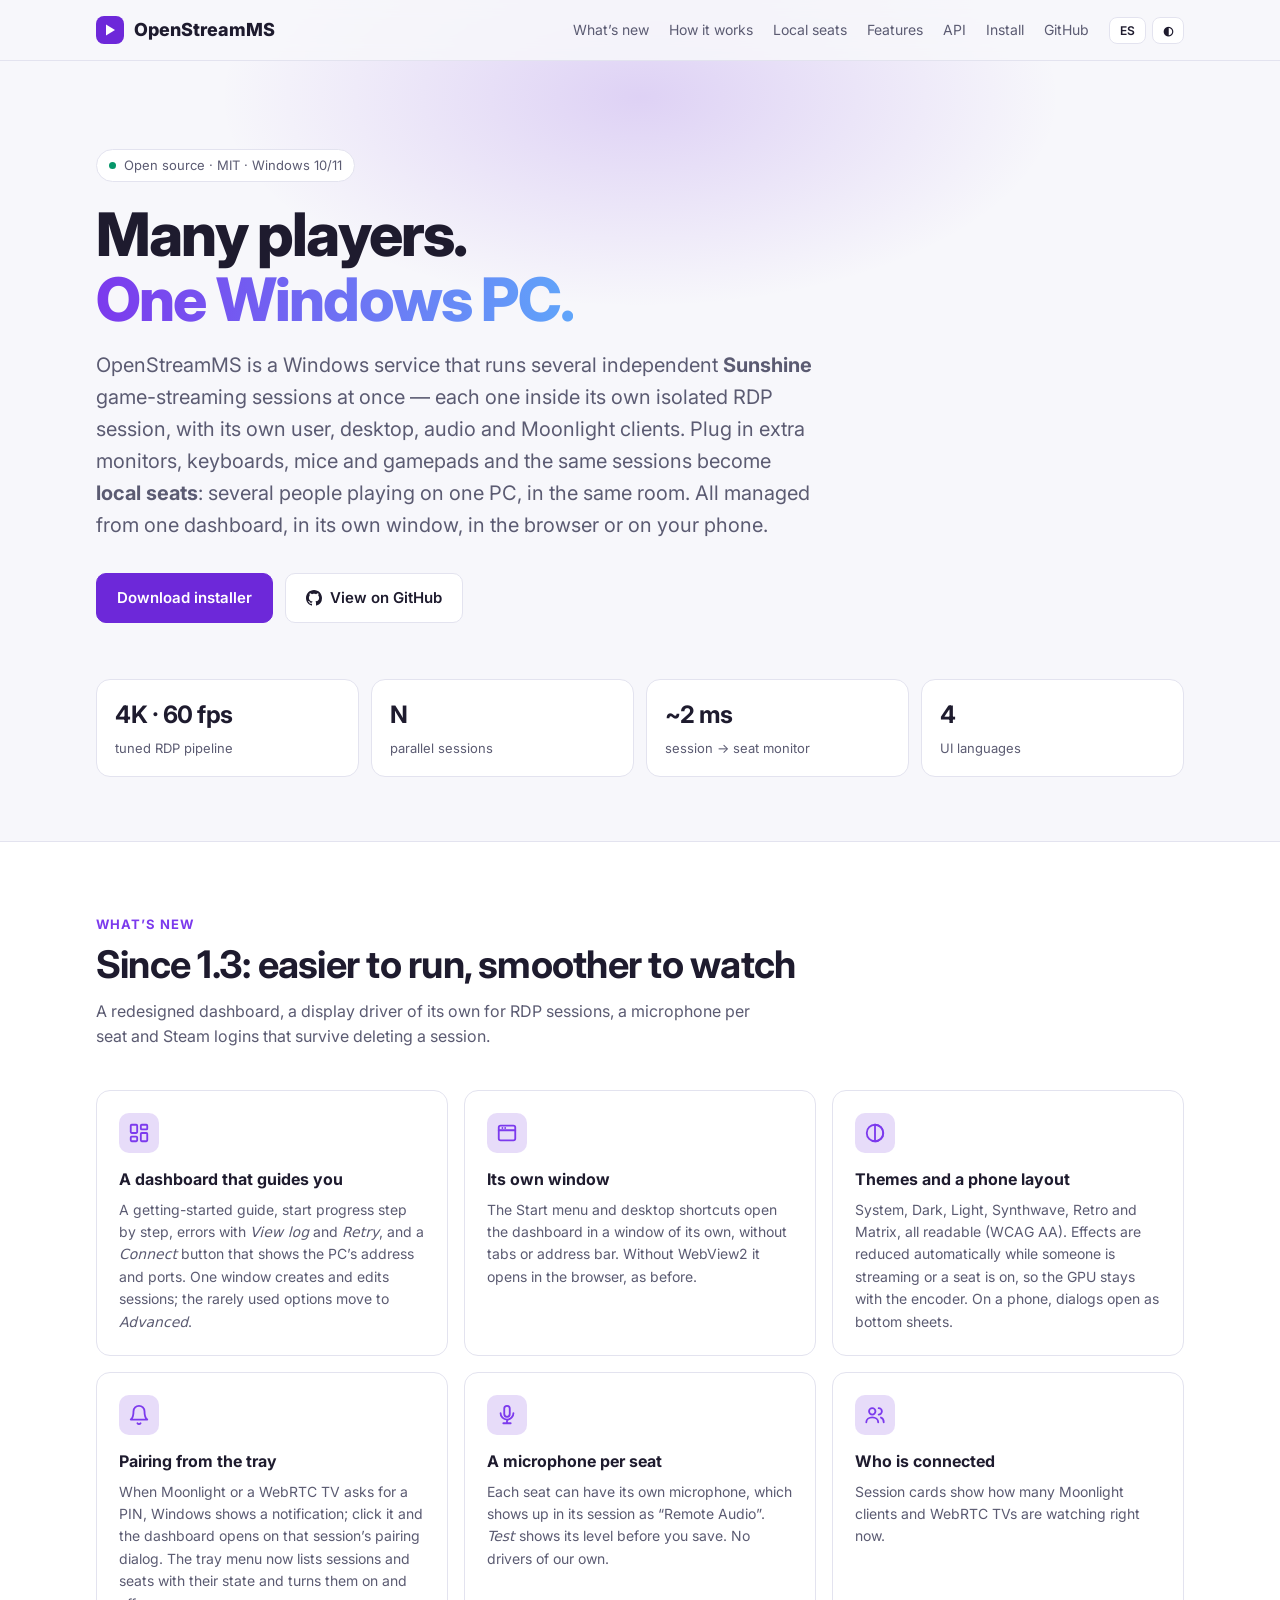
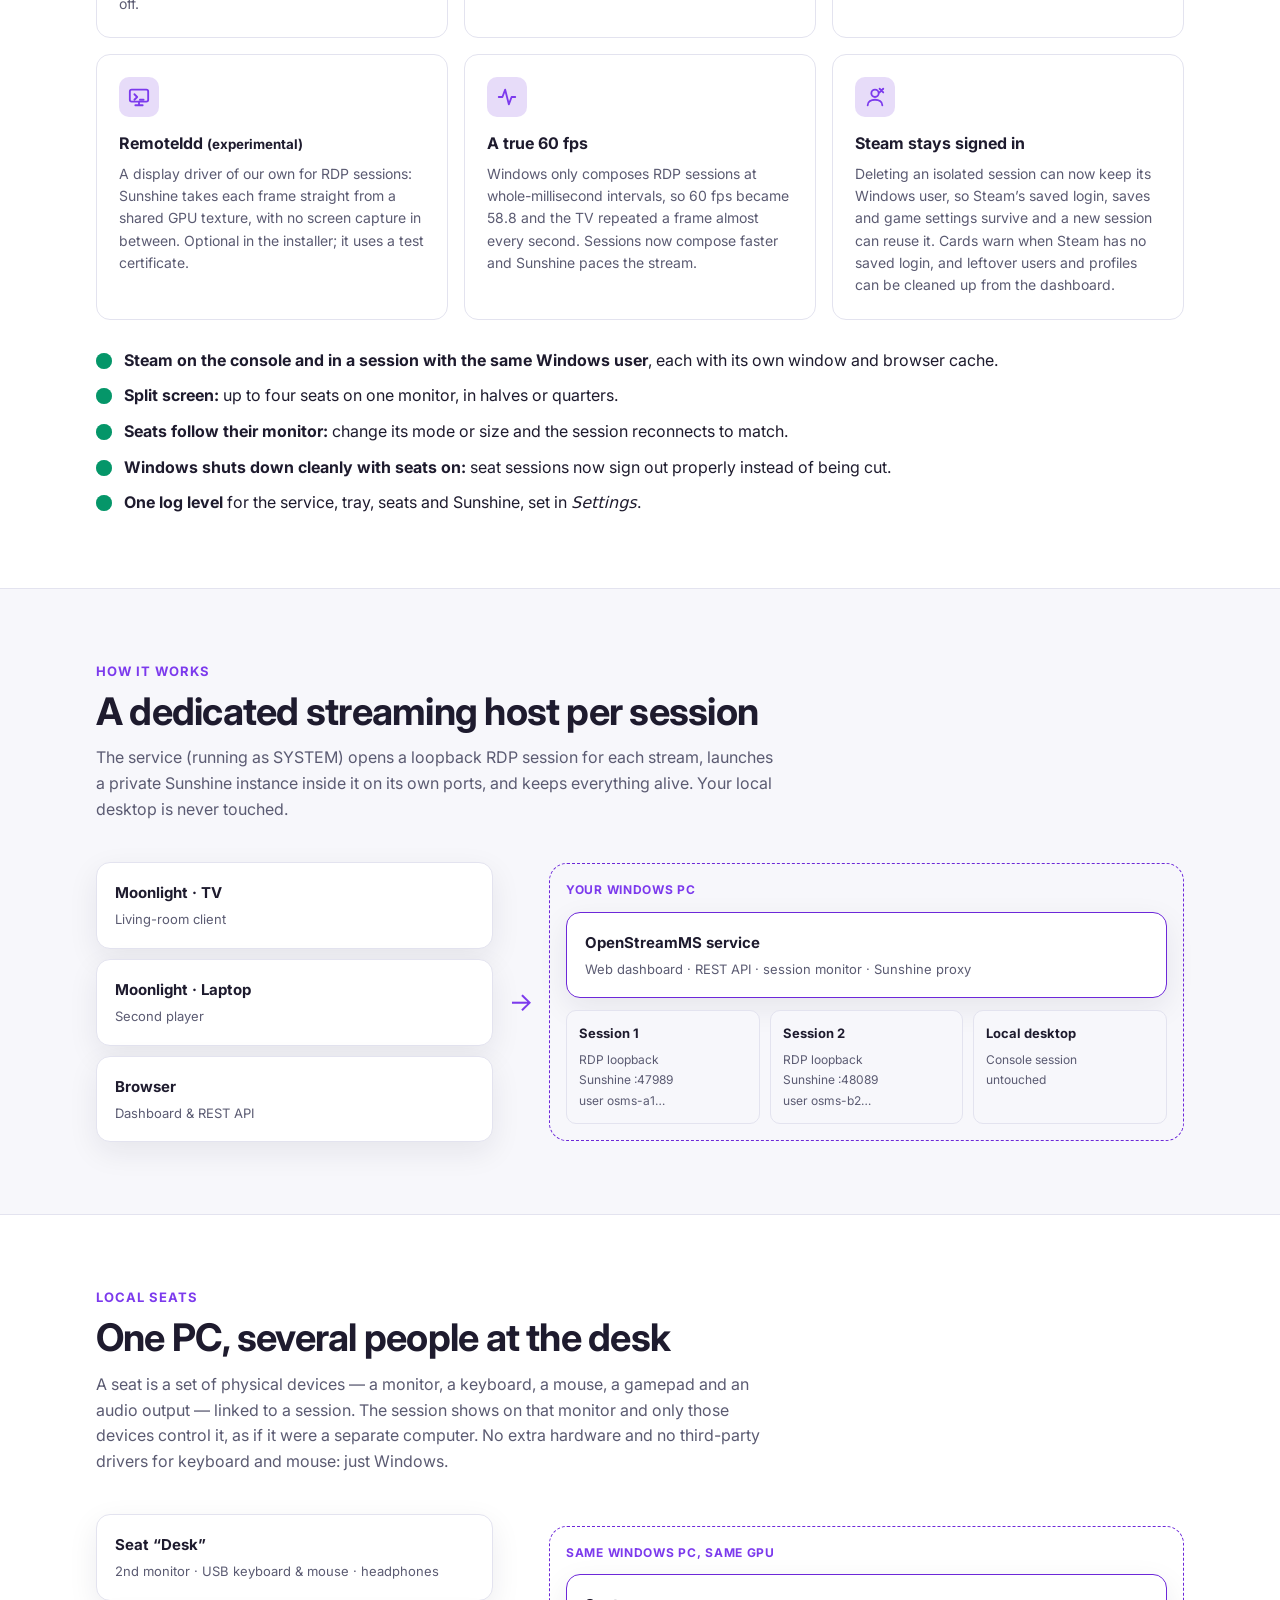
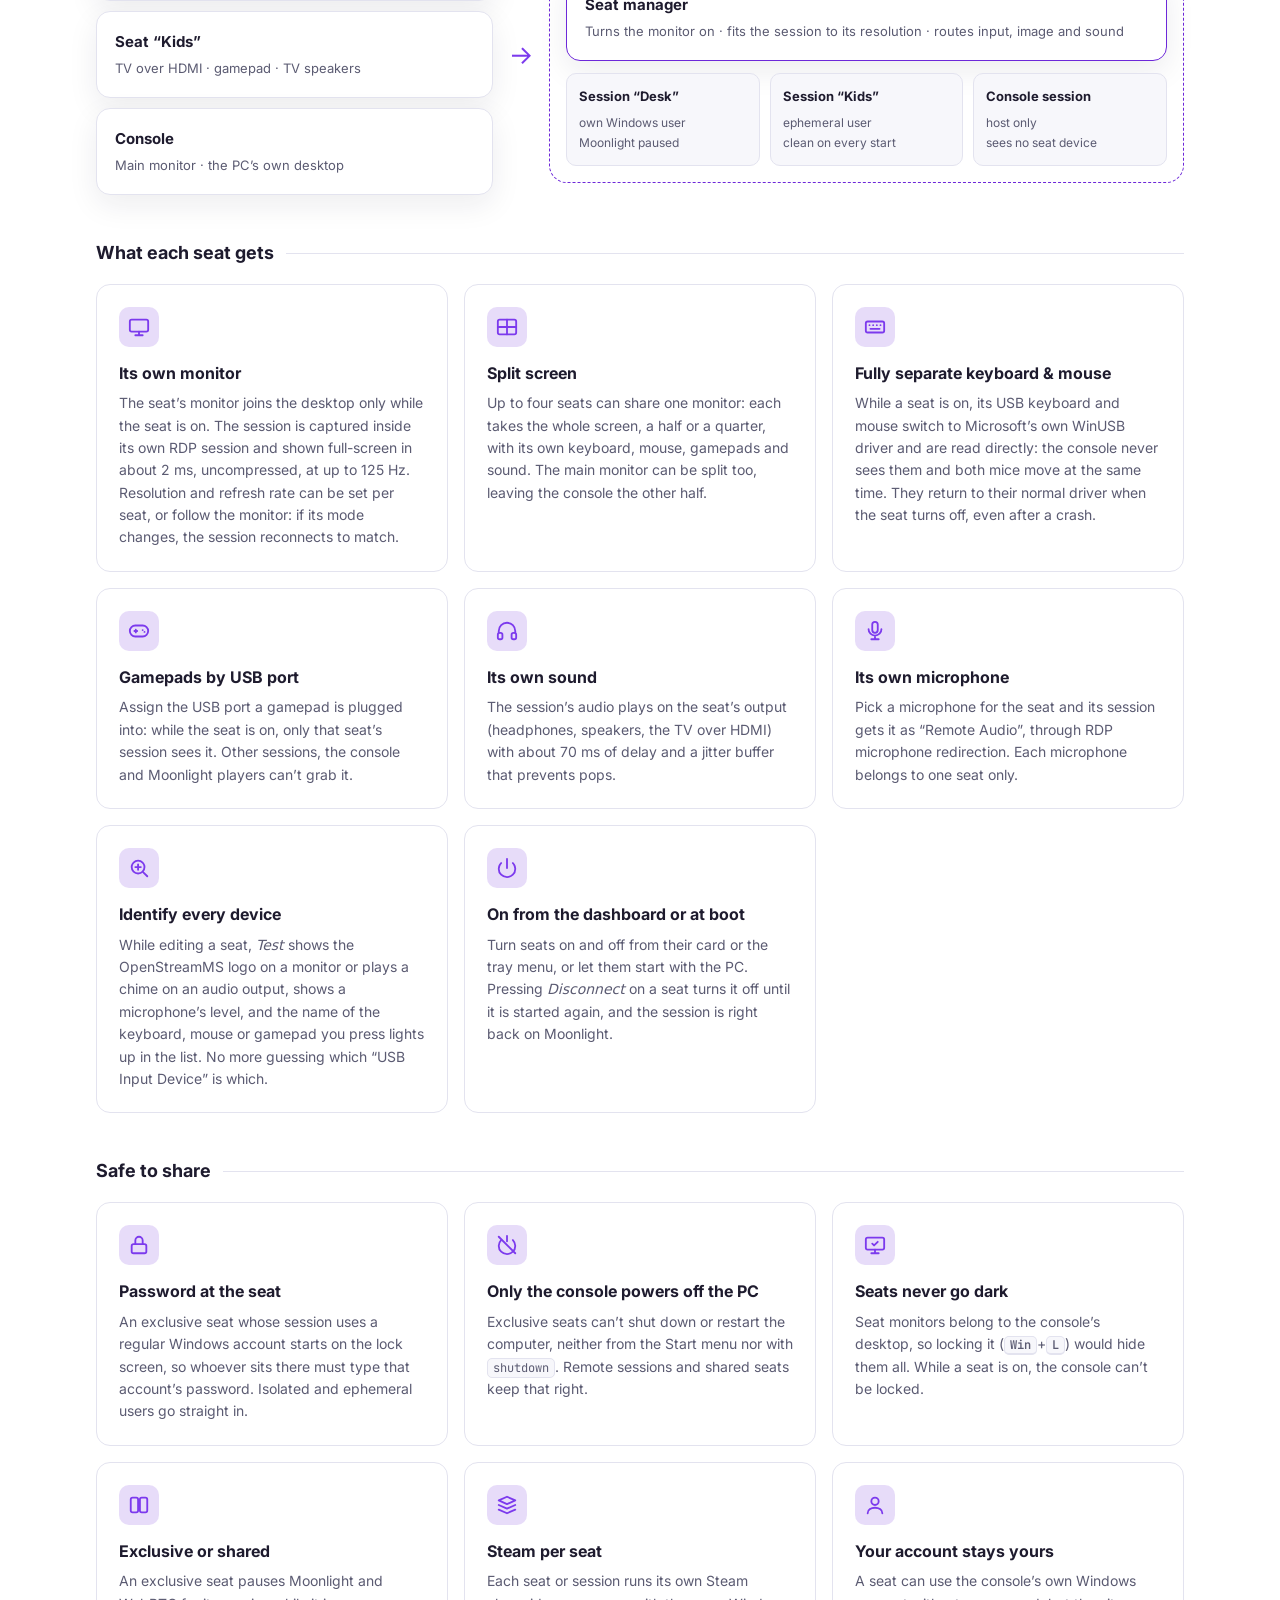
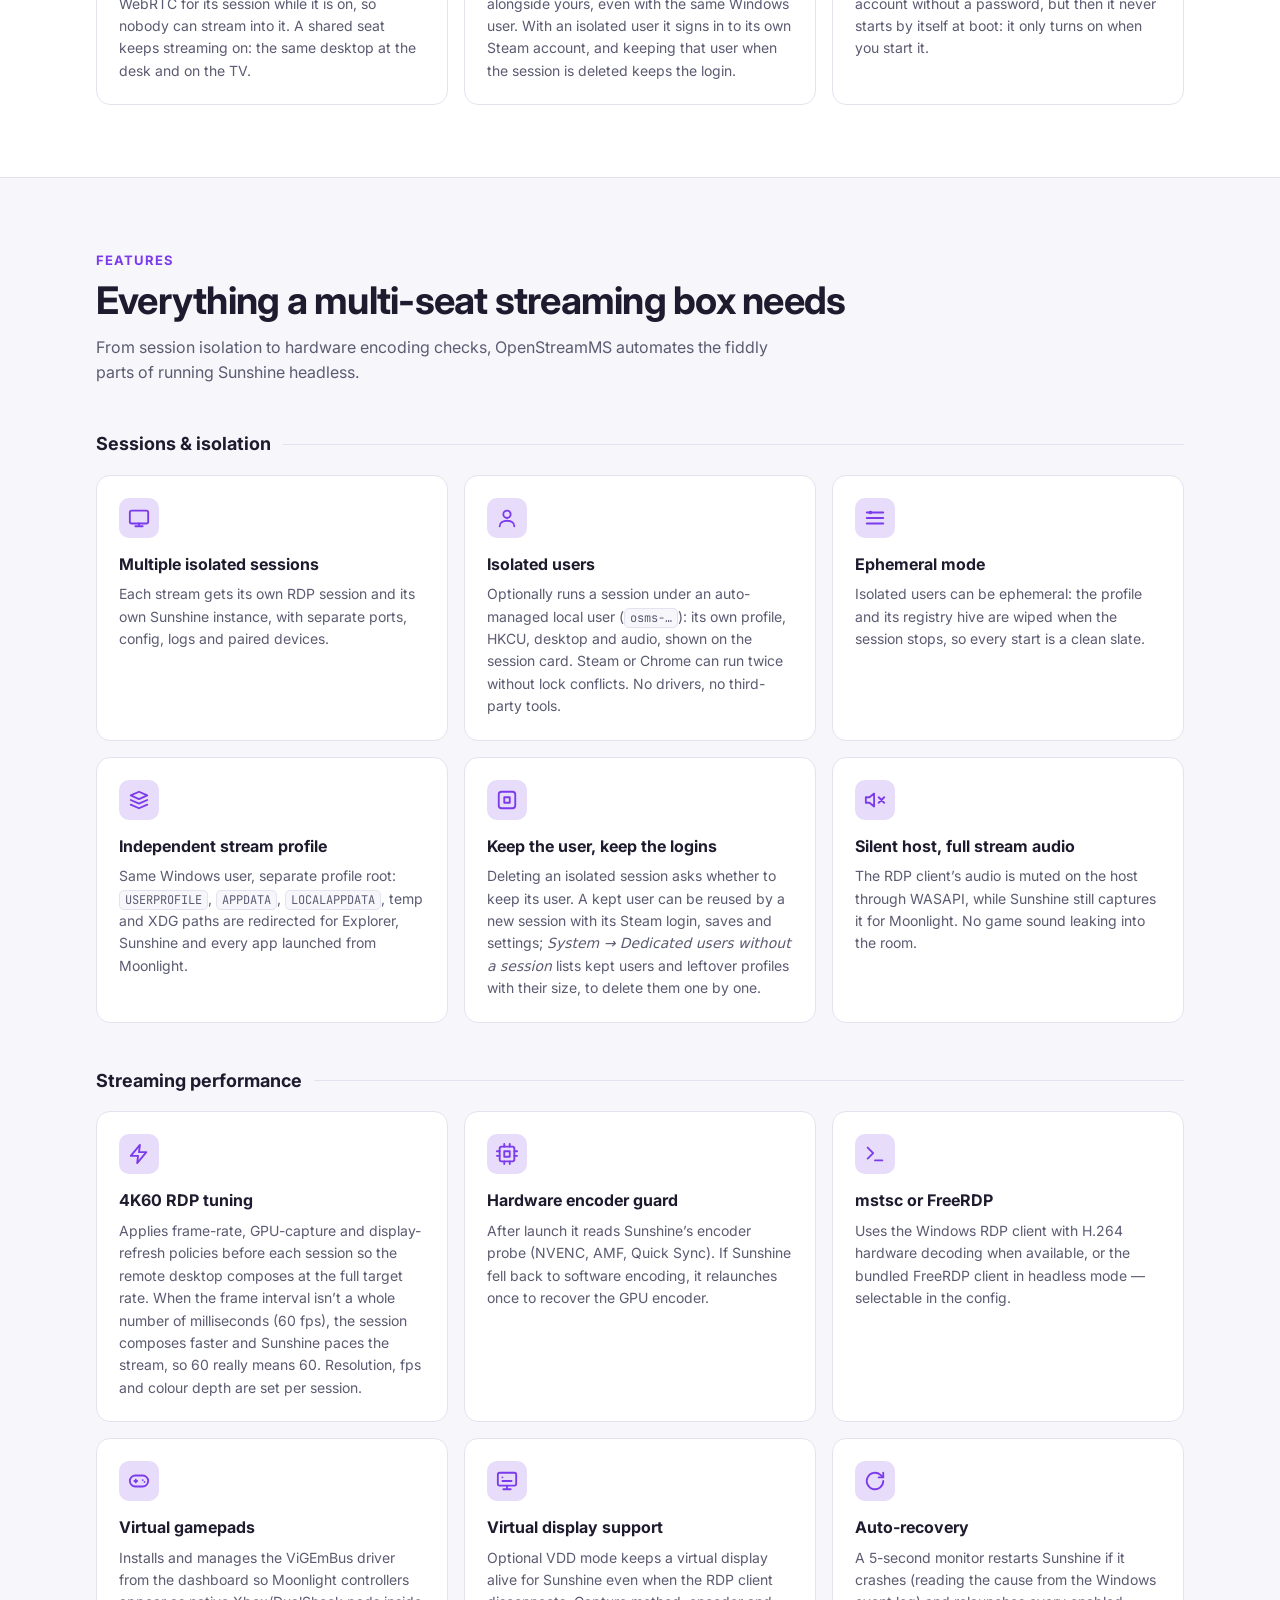
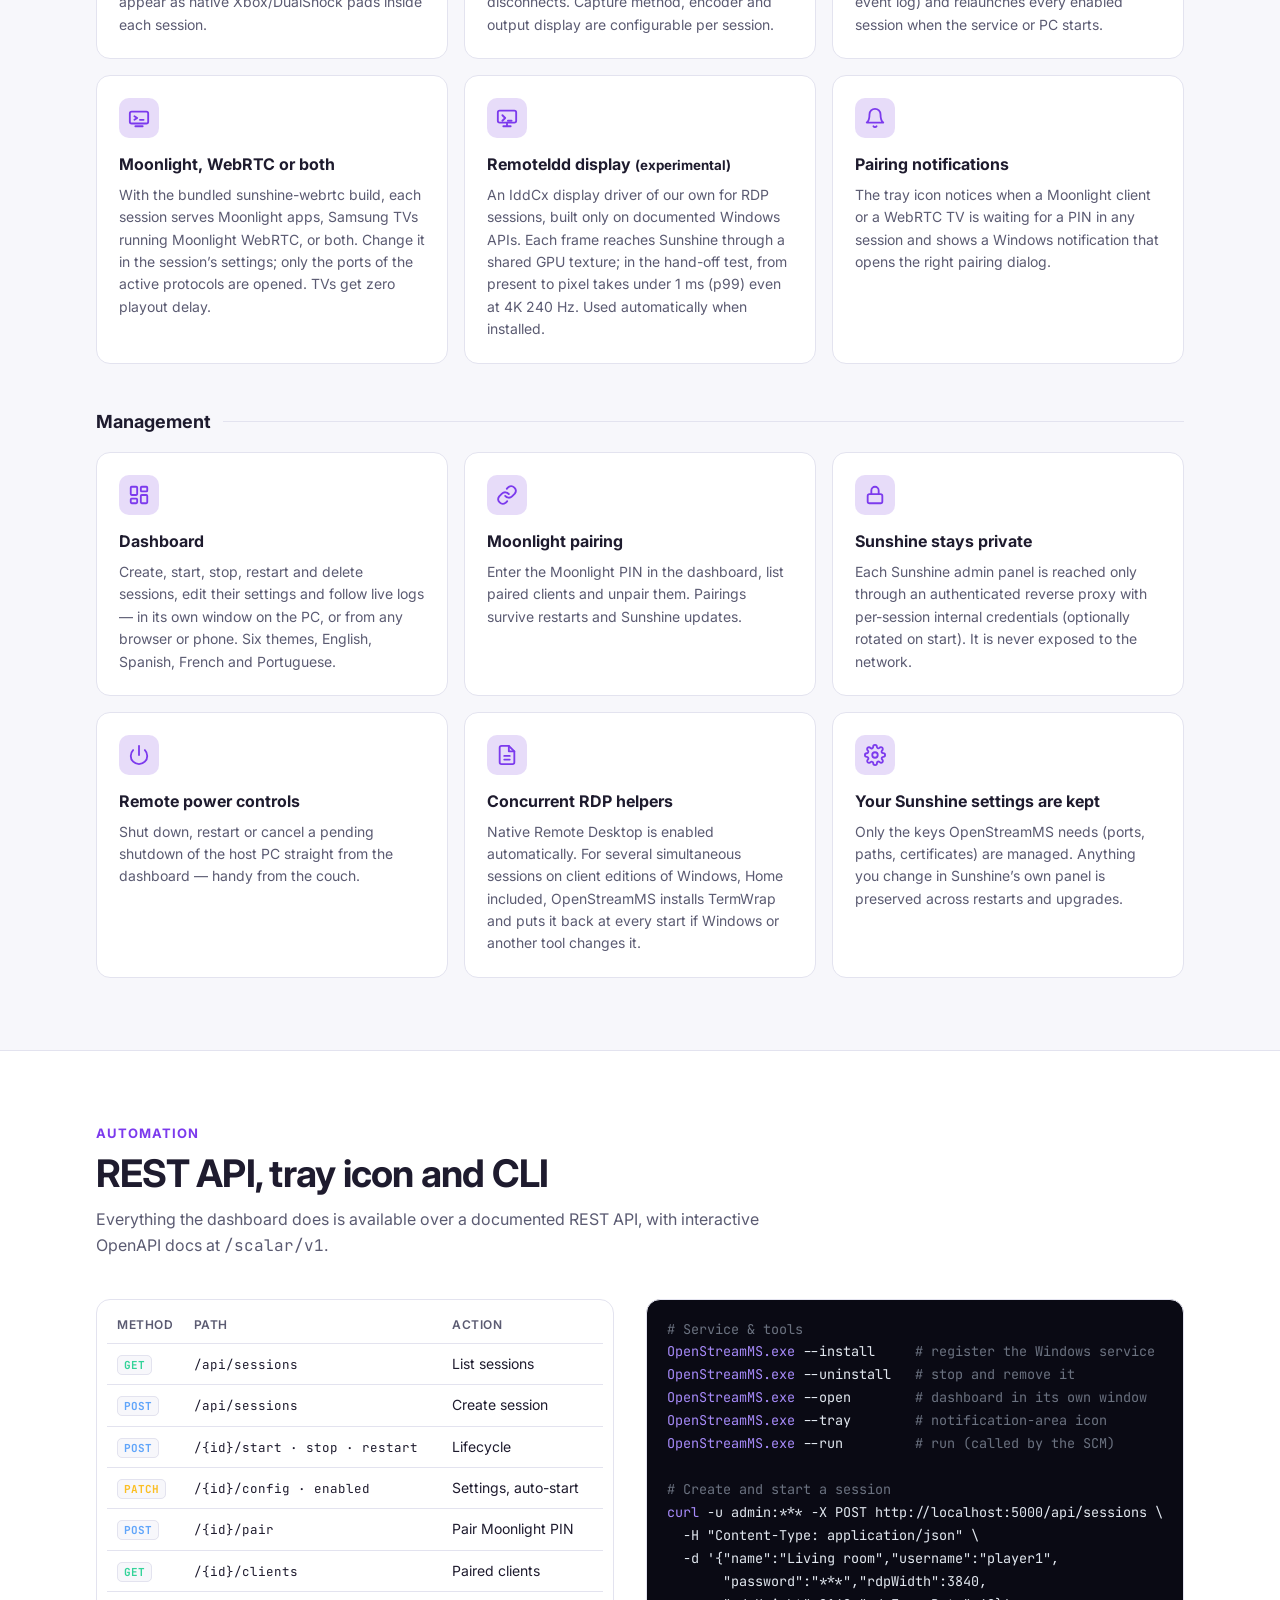
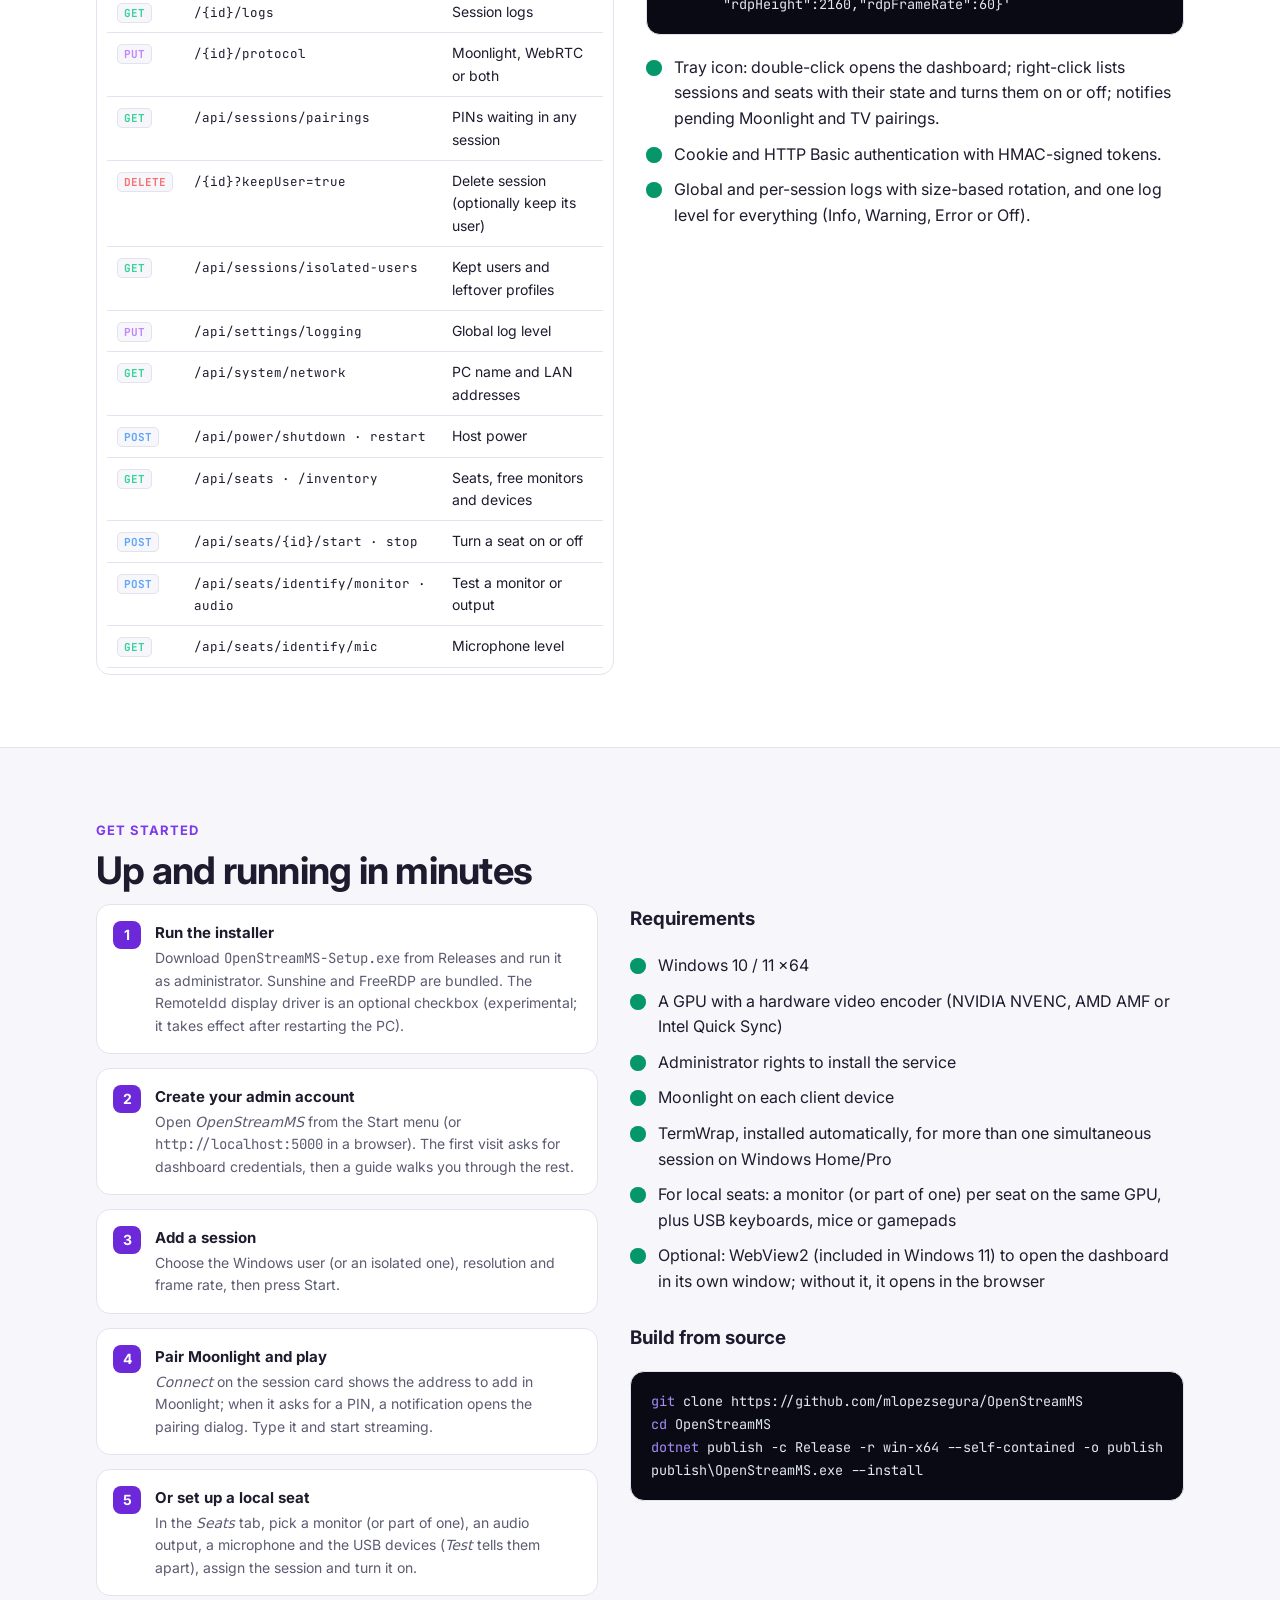
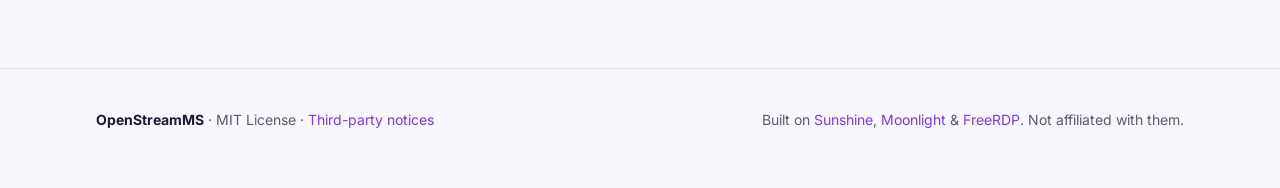
==== commit ba3cb31d: "Multi-RDP: TermWrap como única opción, sin RDP Wrapper de asmtron TermWrap (llccd 0.7, hashes fijos)" ====
--- a/docs/index.html
+++ b/docs/index.html
@@ -588,7 +588,7 @@
       <div class="feat">
         <div class="ico"><svg viewBox="0 0 24 24"><path d="M14 2H6a2 2 0 00-2 2v16a2 2 0 002 2h12a2 2 0 002-2V8z"/><path d="M14 2v6h6M9 13h6M9 17h6"/></svg></div>
         <h3><span lang="en">Concurrent RDP helpers</span><span lang="es">Ayudas para RDP concurrente</span></h3>
-        <p><span lang="en">Native Remote Desktop is enabled automatically. For several simultaneous sessions on client editions of Windows, RDP Wrapper can be installed, updated and removed from the UI. With RemoteIdd, TermWrap is used, and if it fails the service falls back to asmtron’s RDP Wrapper by itself.</span><span lang="es">Escritorio Remoto nativo se habilita automáticamente. Para varias sesiones simultáneas en ediciones cliente de Windows, RDP Wrapper se puede instalar, actualizar y quitar desde el panel. Con RemoteIdd se usa TermWrap, y si falla el servicio vuelve solo al RDP Wrapper de asmtron.</span></p>
+        <p><span lang="en">Native Remote Desktop is enabled automatically. For several simultaneous sessions on client editions of Windows, Home included, OpenStreamMS installs TermWrap and puts it back at every start if Windows or another tool changes it.</span><span lang="es">Escritorio Remoto nativo se habilita automáticamente. Para varias sesiones simultáneas en ediciones cliente de Windows, Home incluido, OpenStreamMS instala TermWrap y lo vuelve a poner en cada arranque si Windows u otra herramienta lo cambia.</span></p>
       </div>
       <div class="feat">
         <div class="ico"><svg viewBox="0 0 24 24"><circle cx="12" cy="12" r="3"/><path d="M19.4 15a1.7 1.7 0 00.3 1.8l.1.1a2 2 0 11-2.8 2.8l-.1-.1a1.7 1.7 0 00-1.8-.3 1.7 1.7 0 00-1 1.5V21a2 2 0 11-4 0v-.1a1.7 1.7 0 00-1.1-1.5 1.7 1.7 0 00-1.8.3l-.1.1a2 2 0 11-2.8-2.8l.1-.1a1.7 1.7 0 00.3-1.8 1.7 1.7 0 00-1.5-1H3a2 2 0 110-4h.1a1.7 1.7 0 001.5-1.1 1.7 1.7 0 00-.3-1.8l-.1-.1a2 2 0 112.8-2.8l.1.1a1.7 1.7 0 001.8.3H9a1.7 1.7 0 001-1.5V3a2 2 0 114 0v.1a1.7 1.7 0 001 1.5 1.7 1.7 0 001.8-.3l.1-.1a2 2 0 112.8 2.8l-.1.1a1.7 1.7 0 00-.3 1.8V9a1.7 1.7 0 001.5 1H21a2 2 0 110 4h-.1a1.7 1.7 0 00-1.5 1z"/></svg></div>
@@ -691,7 +691,7 @@
           <li><span lang="en">A GPU with a hardware video encoder (NVIDIA NVENC, AMD AMF or Intel Quick Sync)</span><span lang="es">Una GPU con encoder de vídeo por hardware (NVIDIA NVENC, AMD AMF o Intel Quick Sync)</span></li>
           <li><span lang="en">Administrator rights to install the service</span><span lang="es">Permisos de administrador para instalar el servicio</span></li>
           <li><span lang="en">Moonlight on each client device</span><span lang="es">Moonlight en cada dispositivo cliente</span></li>
-          <li><span lang="en">Optional: RDP Wrapper for more than one simultaneous session on Windows Home/Pro</span><span lang="es">Opcional: RDP Wrapper para más de una sesión simultánea en Windows Home/Pro</span></li>
+          <li><span lang="en">TermWrap, installed automatically, for more than one simultaneous session on Windows Home/Pro</span><span lang="es">TermWrap, que se instala solo, para más de una sesión simultánea en Windows Home/Pro</span></li>
           <li><span lang="en">For local seats: a monitor (or part of one) per seat on the same GPU, plus USB keyboards, mice or gamepads</span><span lang="es">Para puestos locales: un monitor (o parte de uno) por puesto en la misma GPU, y teclados, ratones o mandos USB</span></li>
           <li><span lang="en">Optional: WebView2 (included in Windows 11) to open the dashboard in its own window; without it, it opens in the browser</span><span lang="es">Opcional: WebView2 (viene con Windows 11) para abrir el panel en su propia ventana; sin él se abre en el navegador</span></li>
         </ul>
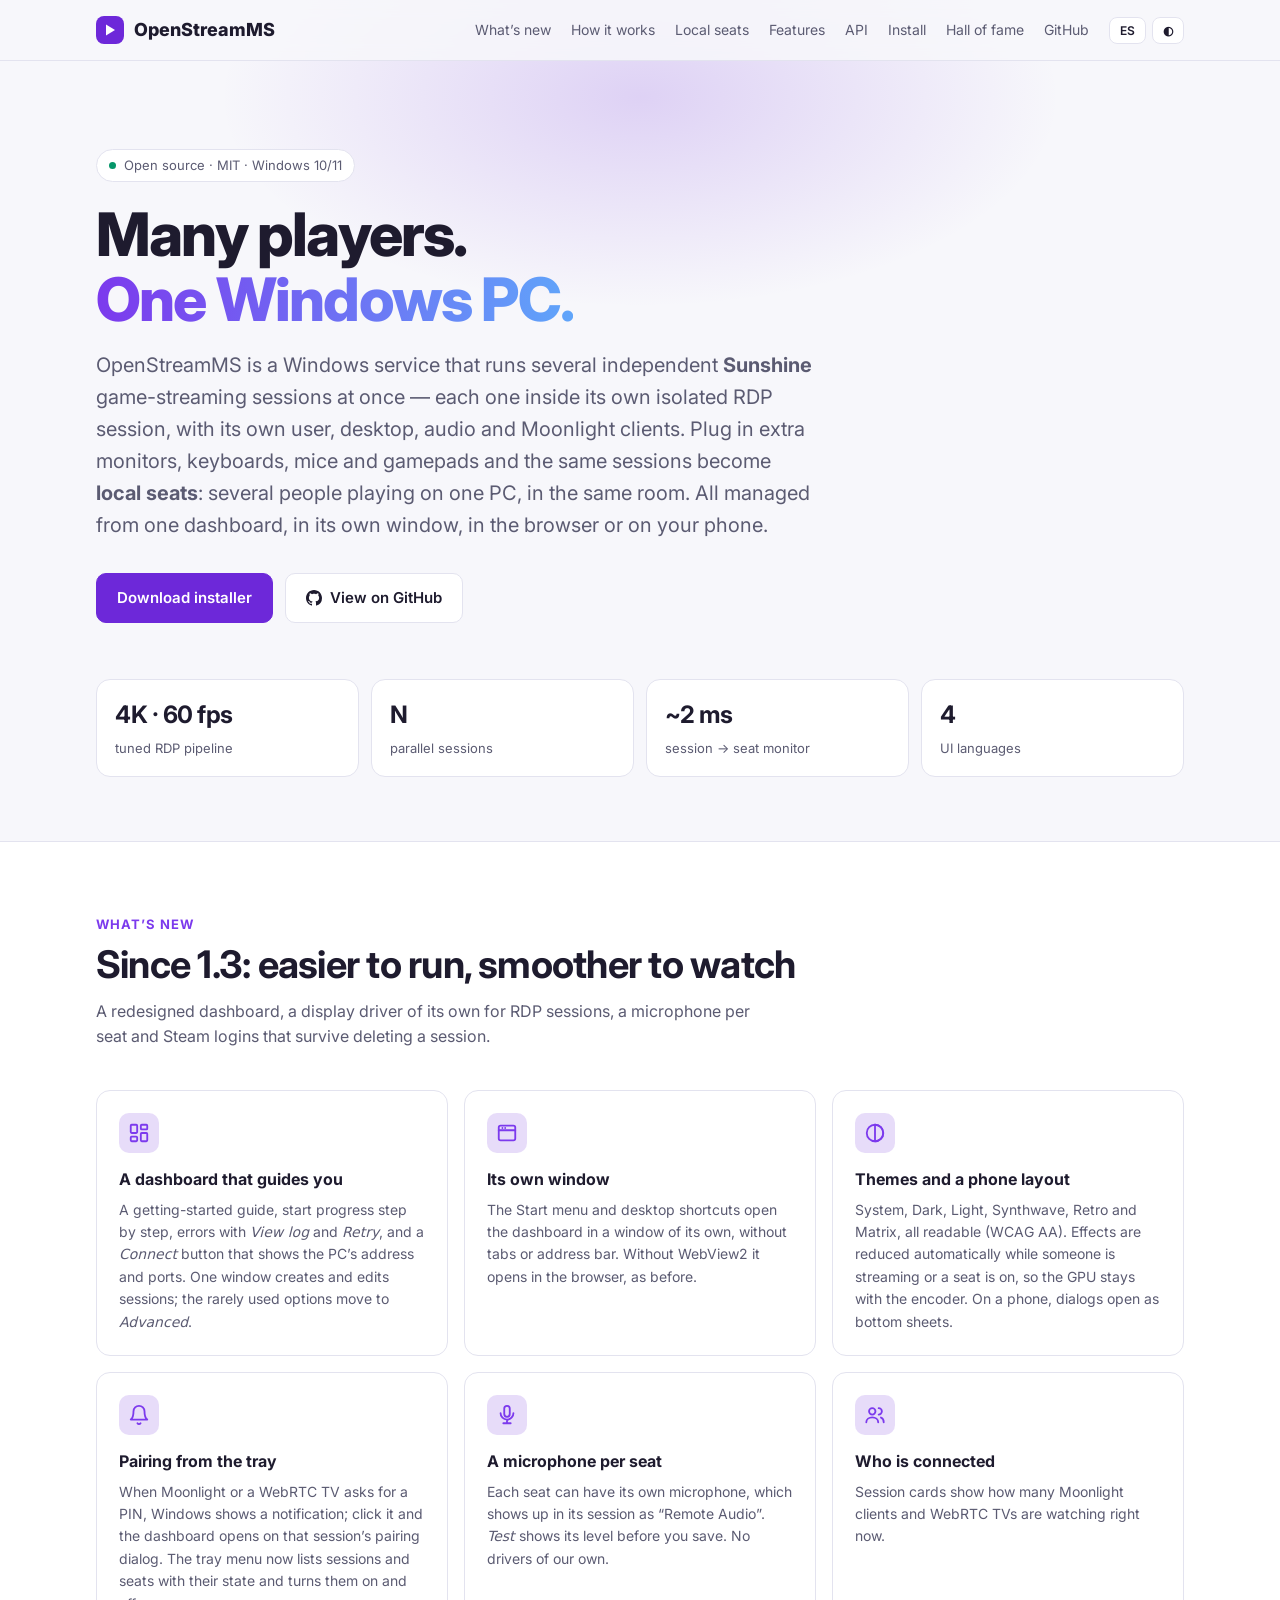
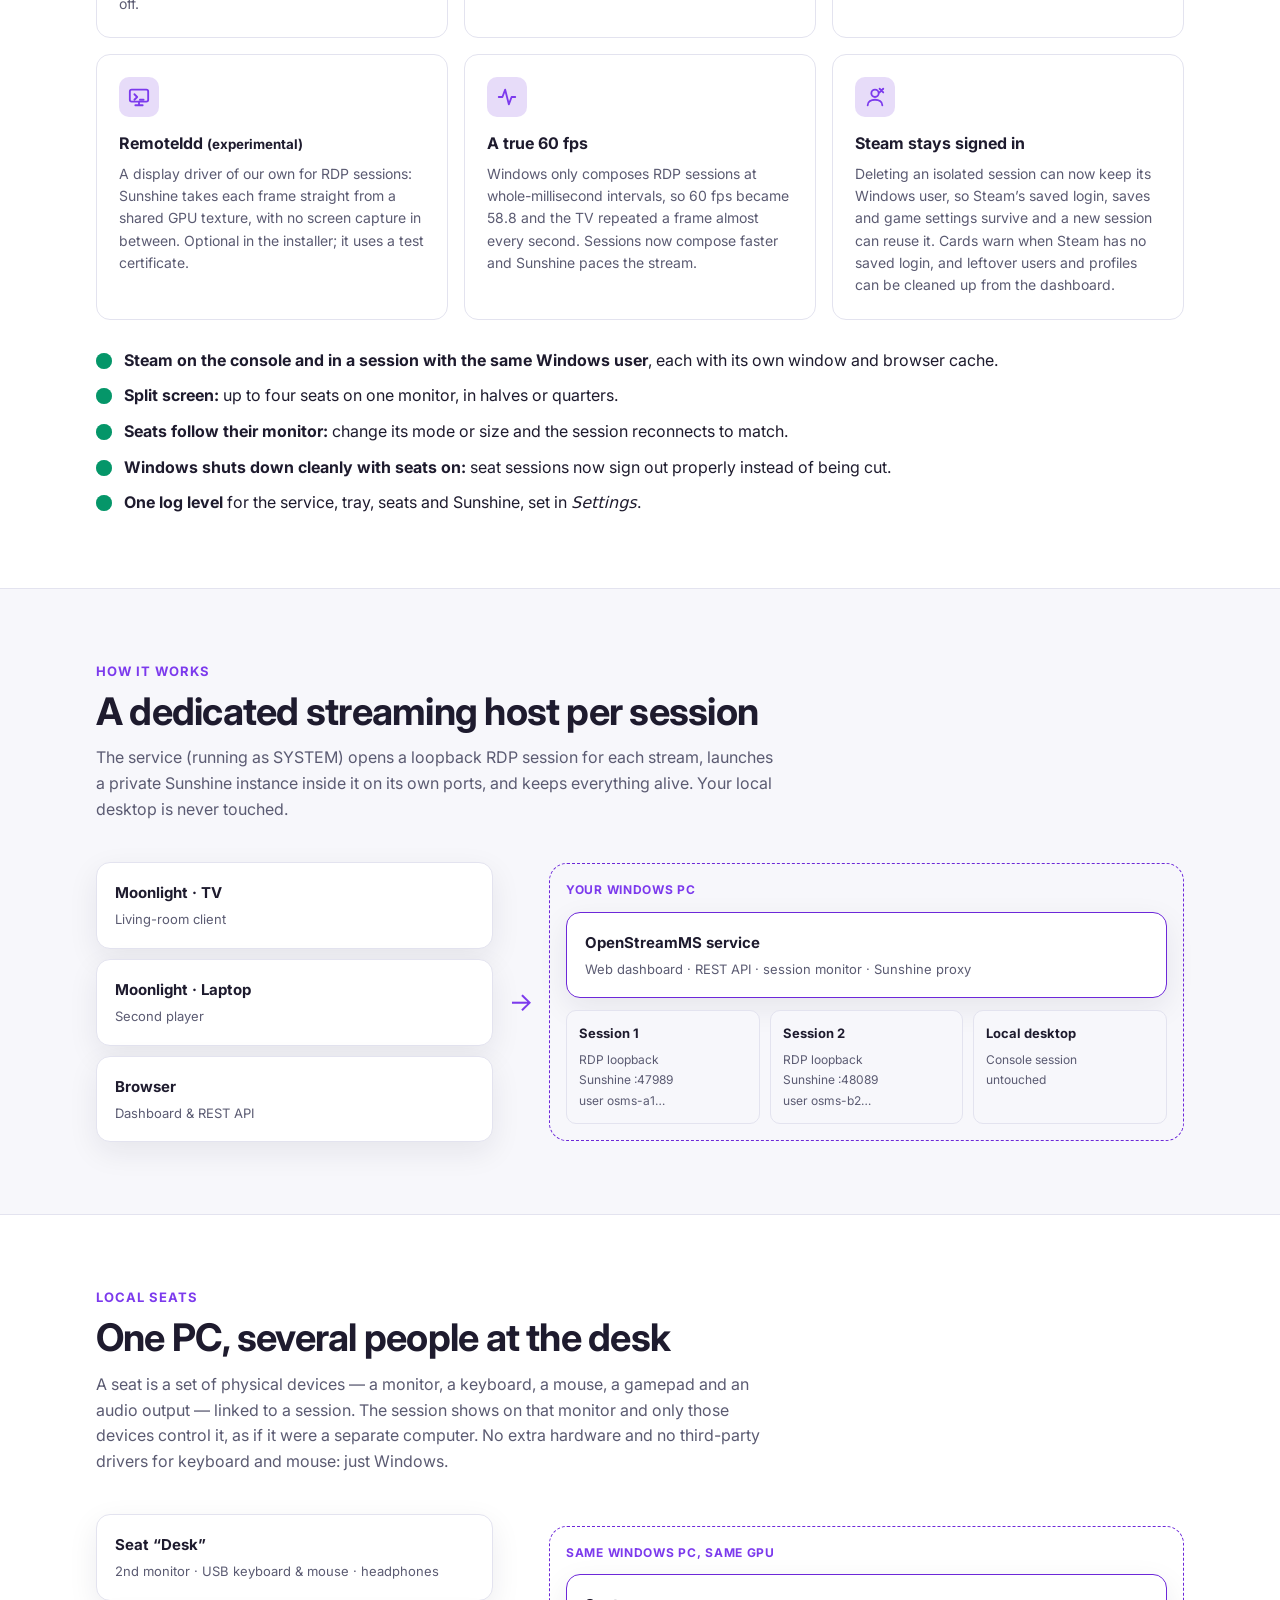
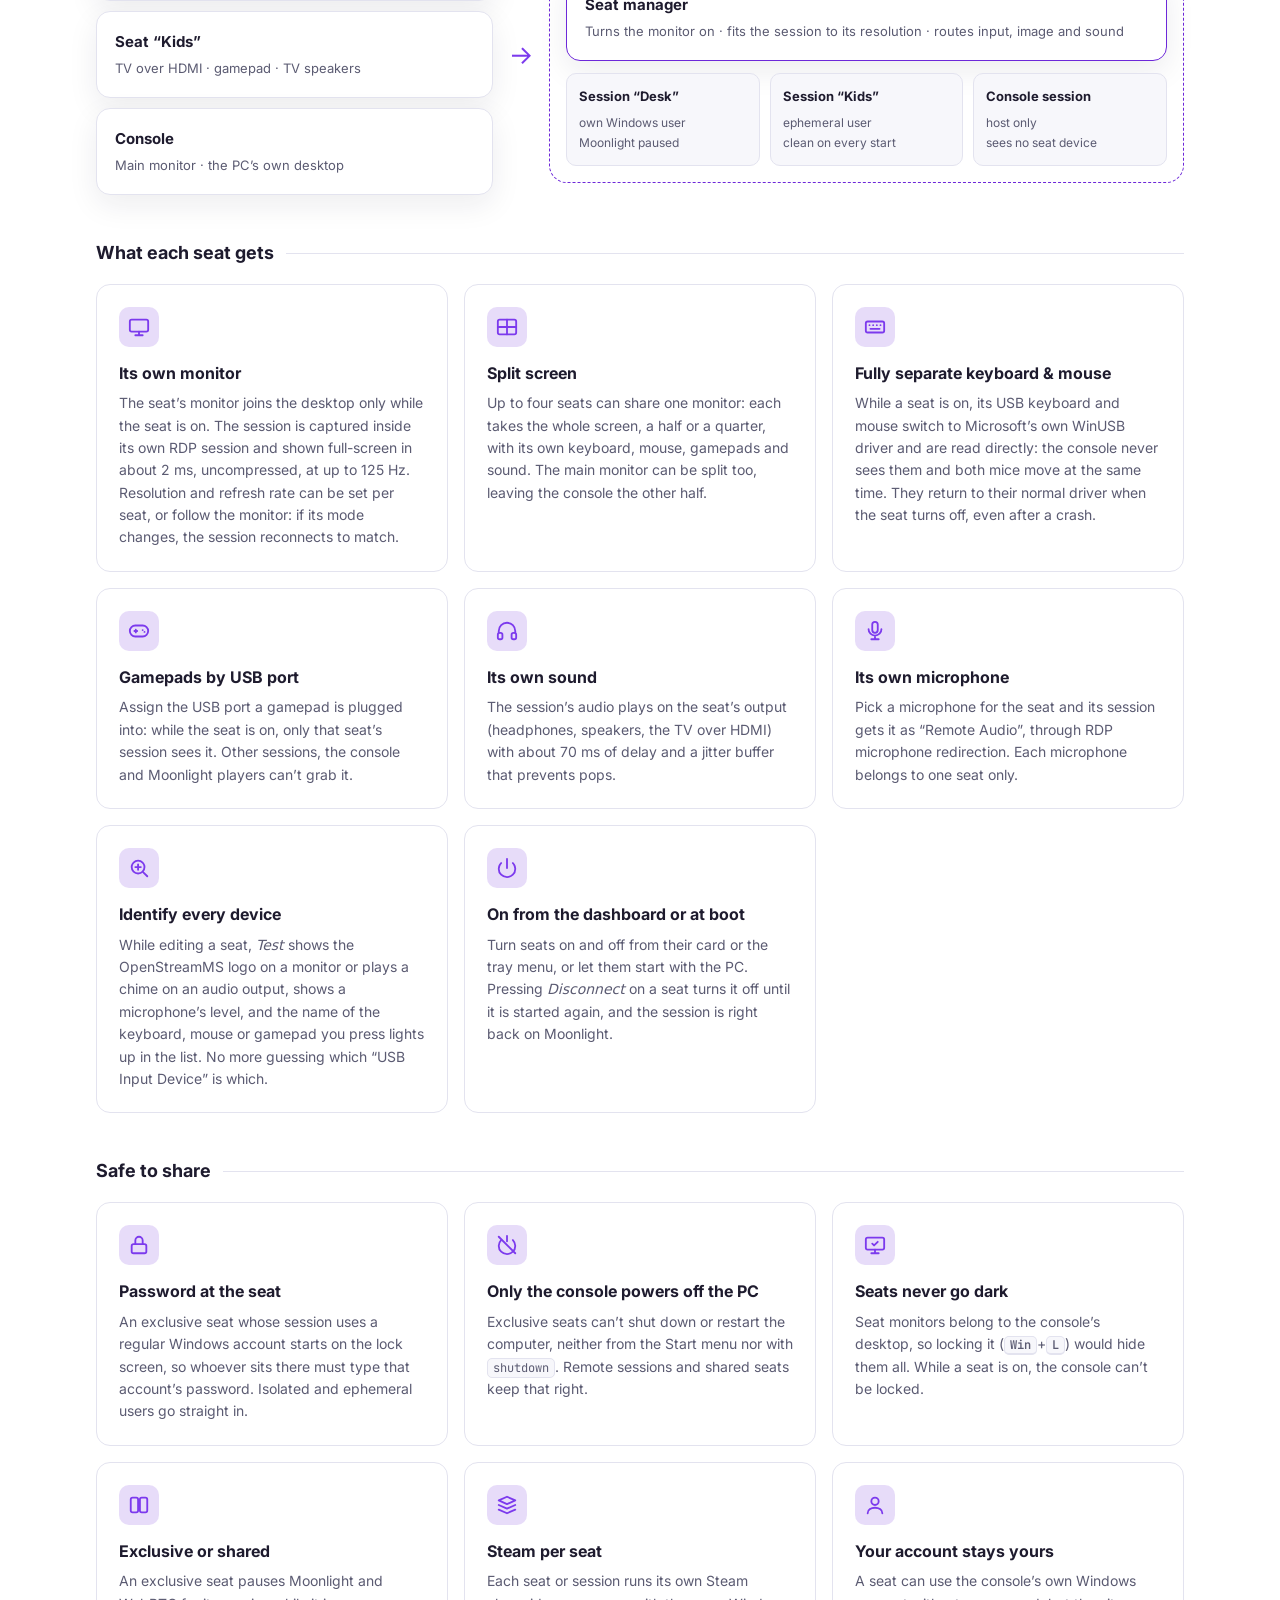
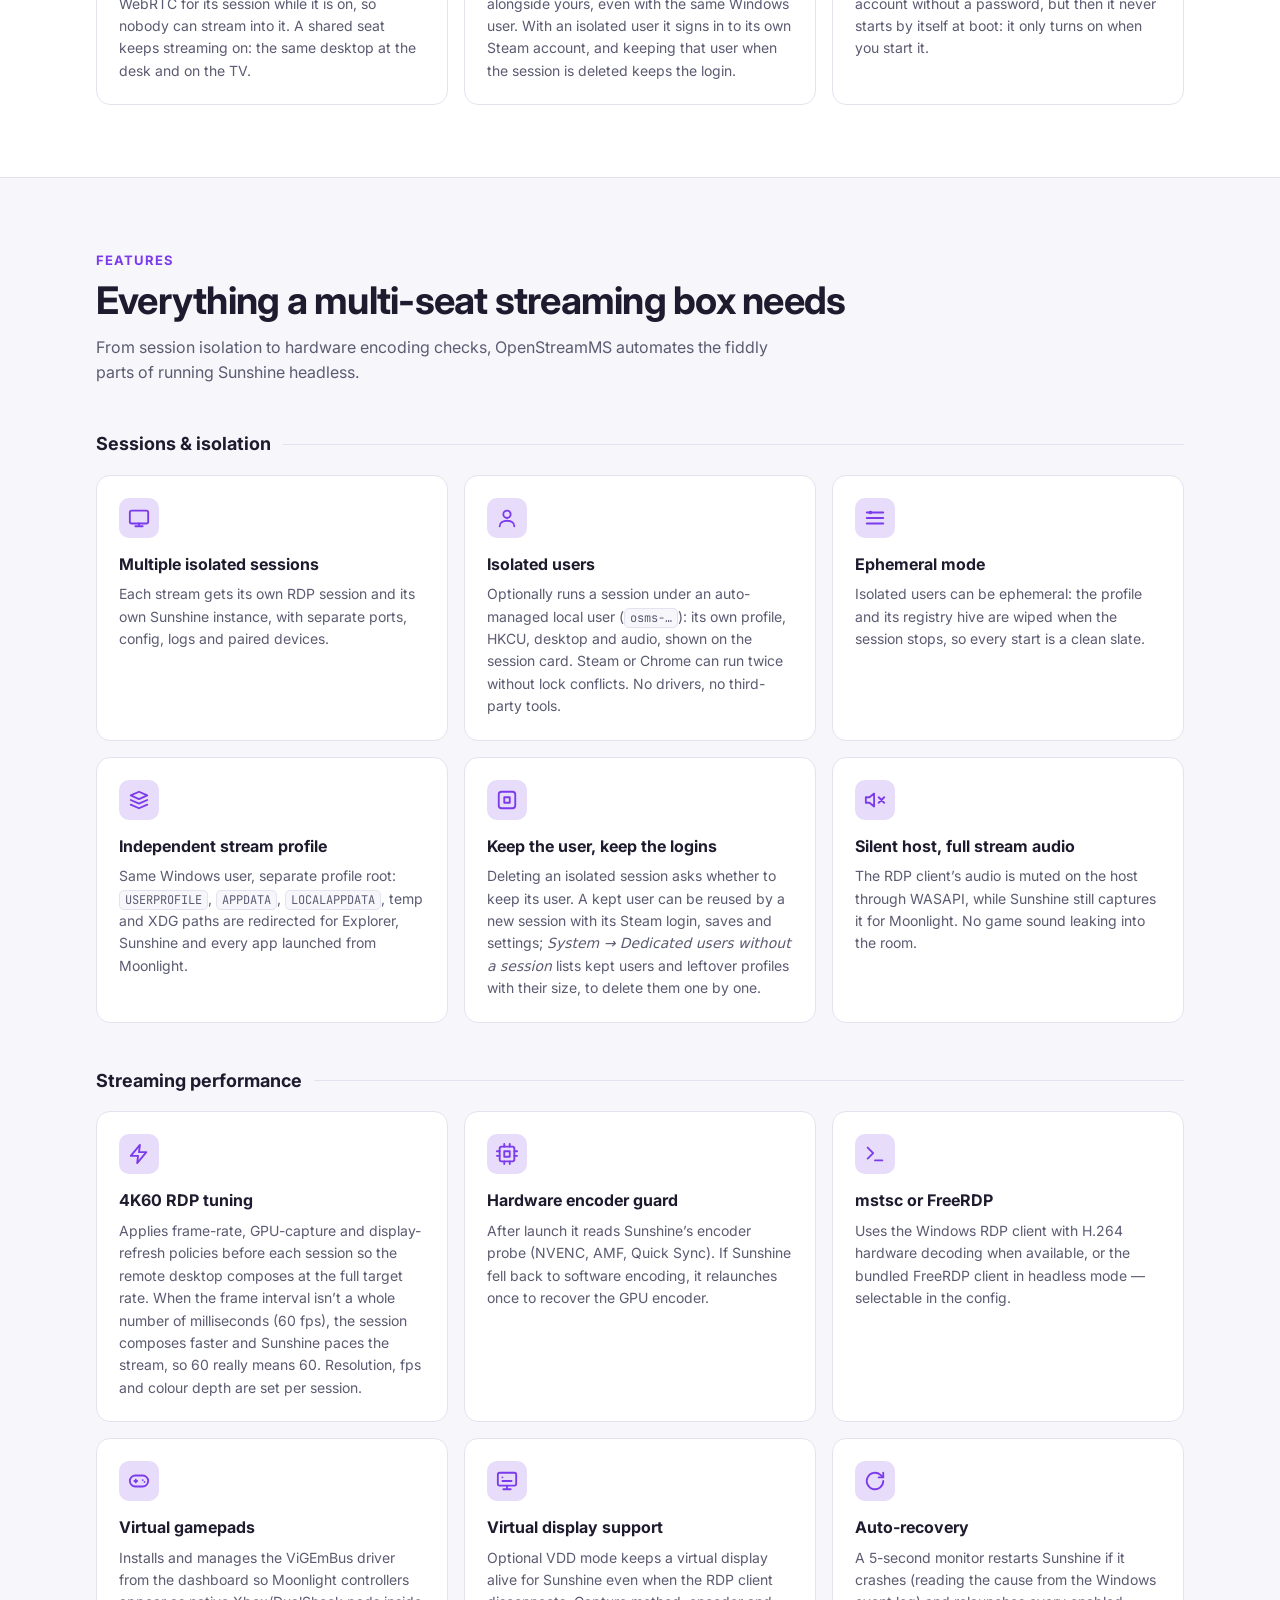
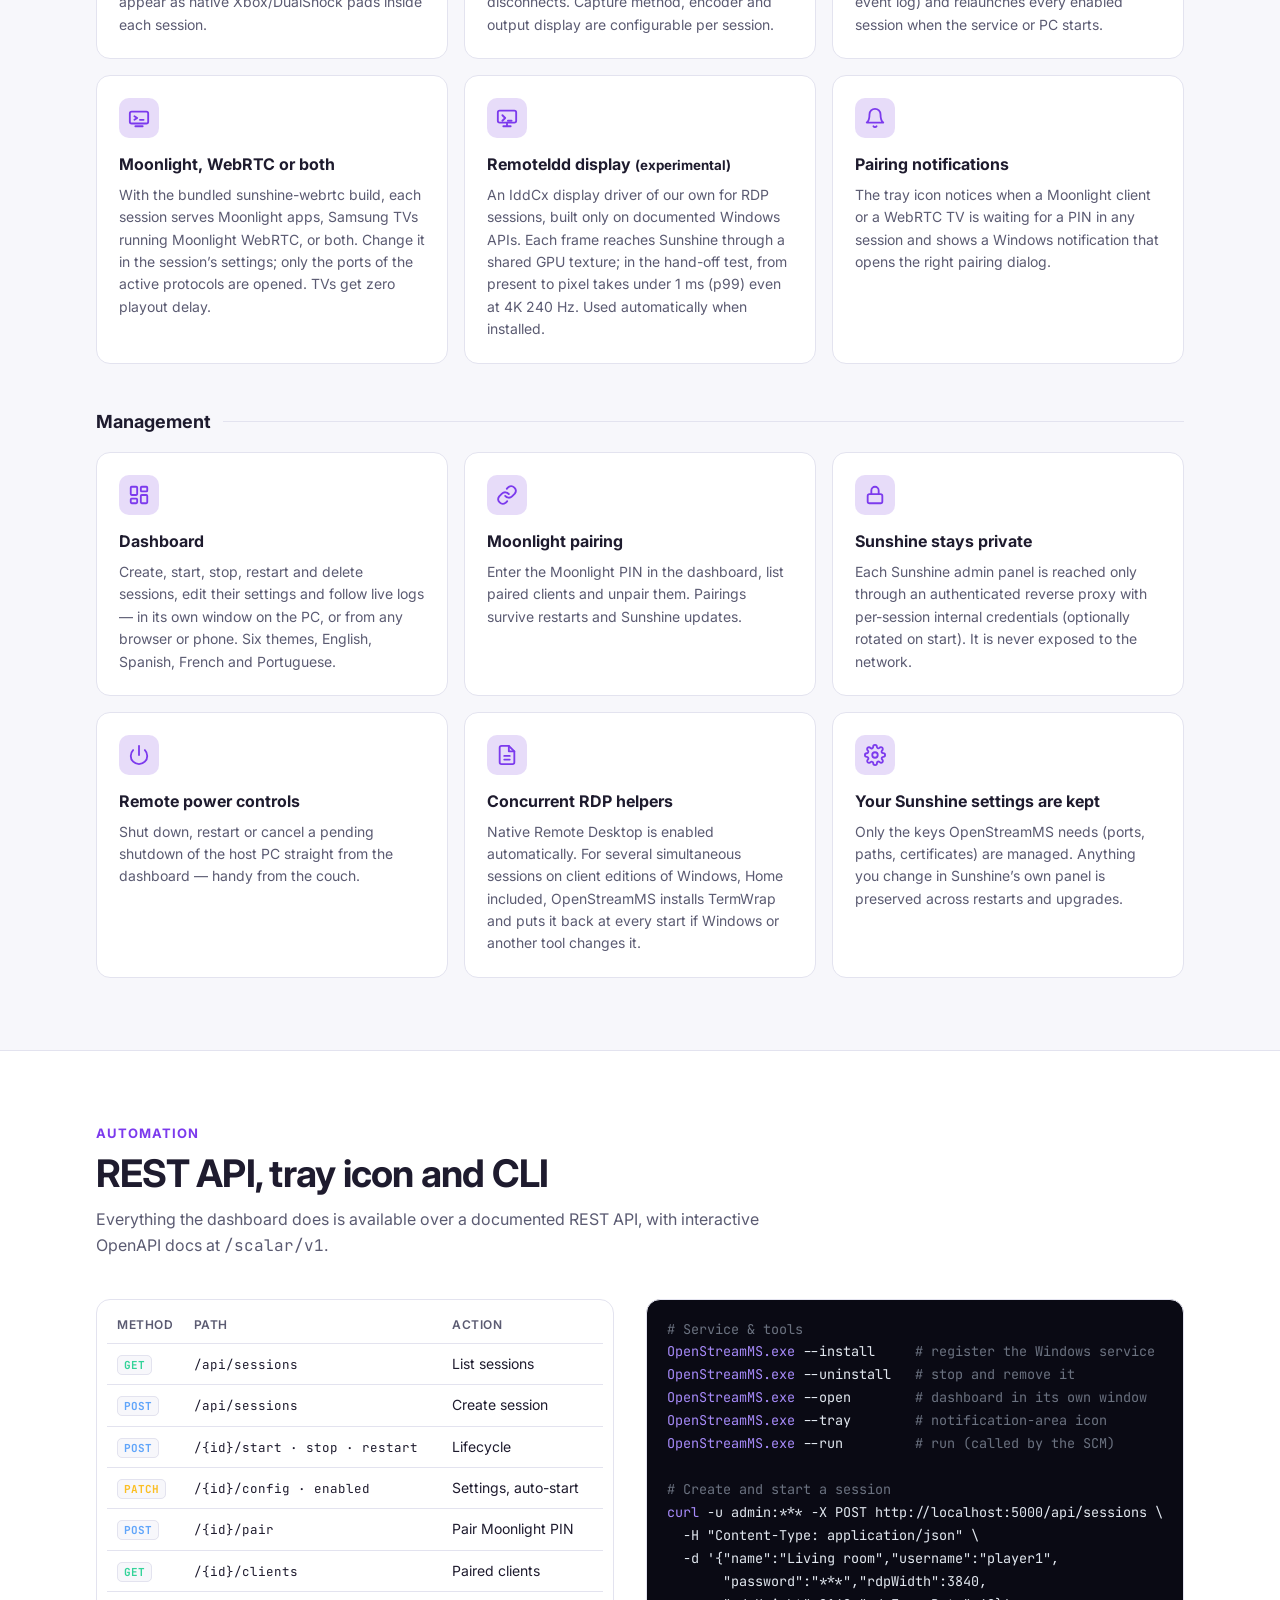
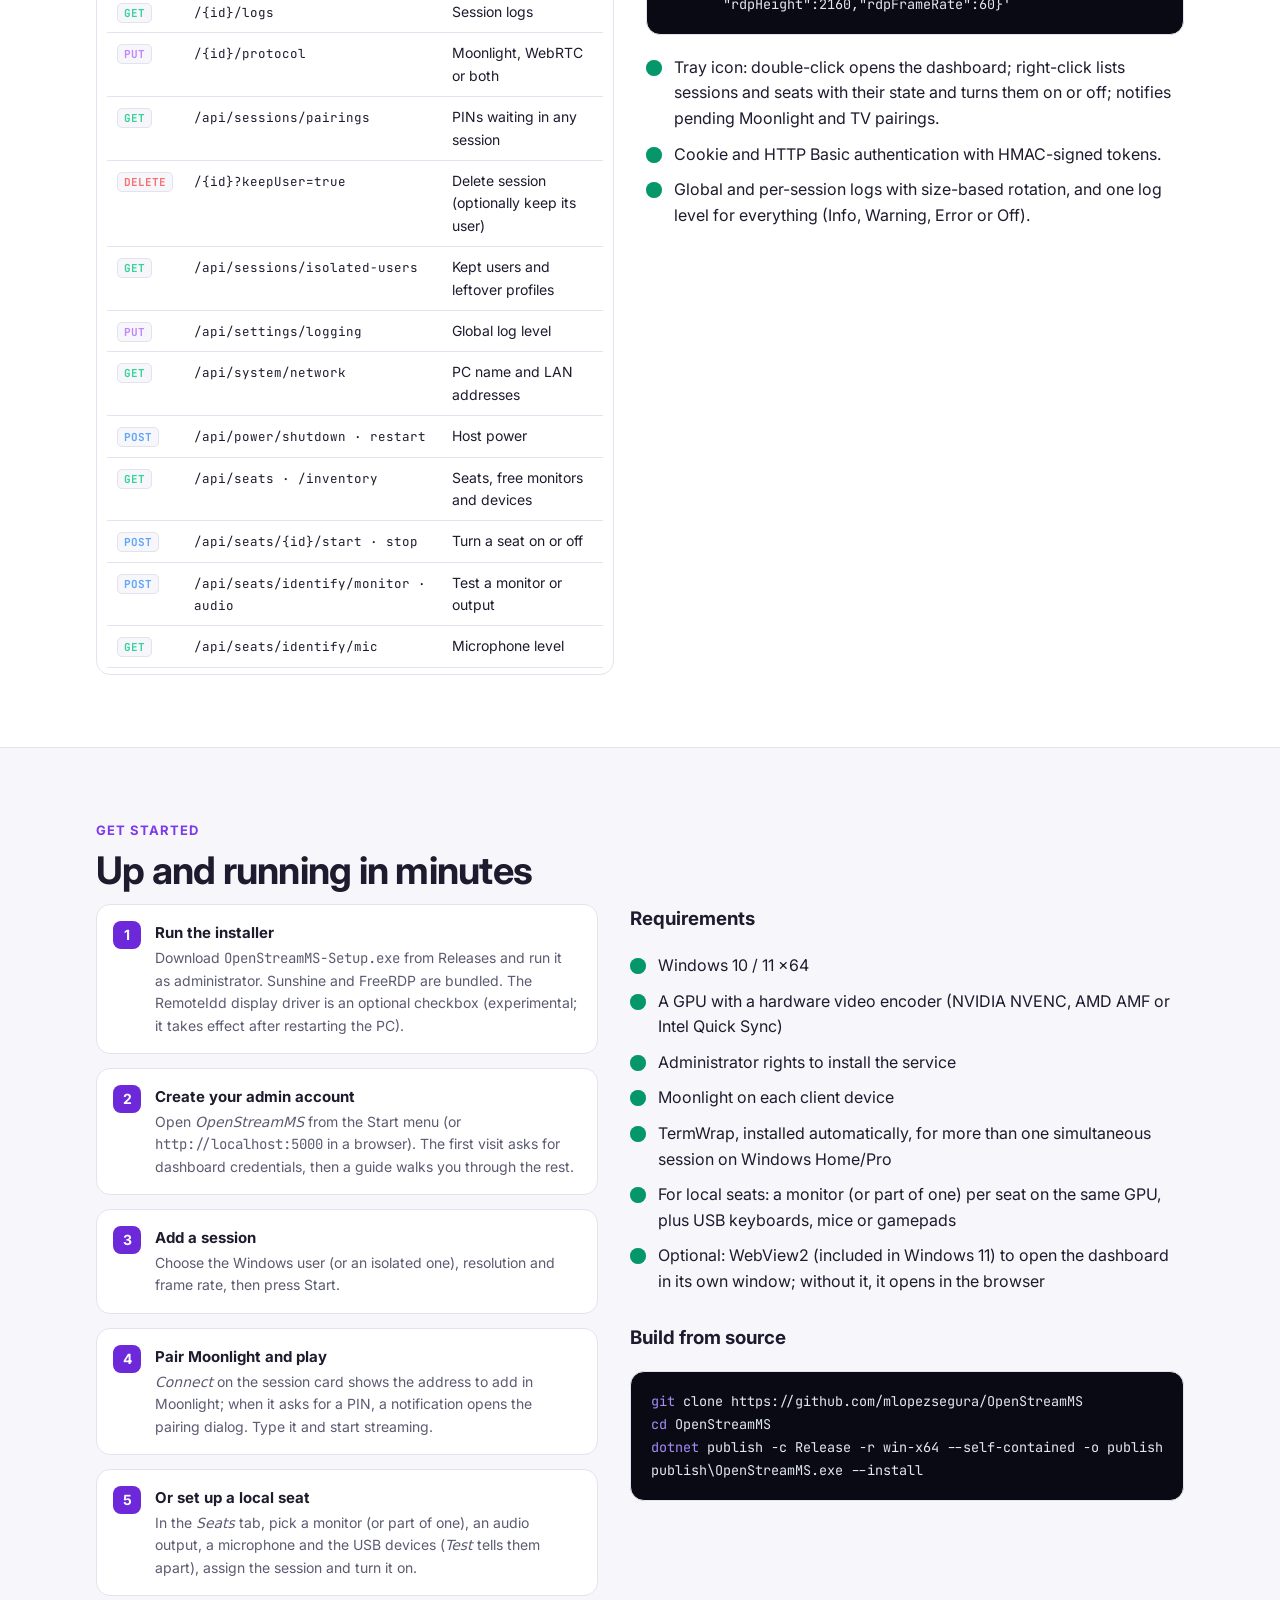
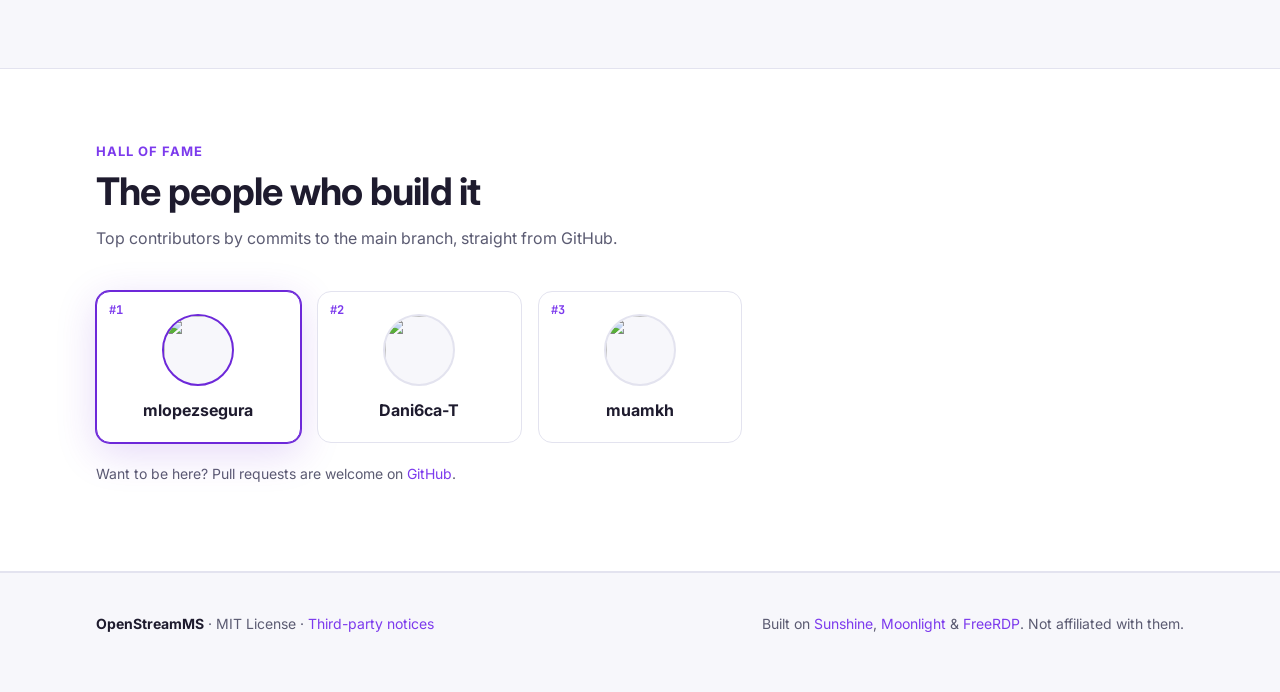
==== commit 15fb3159: "Web: hall de la fama con los 5 que más commits han aportado Lista sacada de la API de contribuidores" ====
--- a/docs/index.html
+++ b/docs/index.html
@@ -78,7 +78,9 @@
   border-radius: 8px; padding: 5px 10px; font: 600 12px Inter, sans-serif; cursor: pointer;
 }
 .chip:hover { border-color: var(--accent); }
-@media (max-width: 760px) { .links { display: none; } .tools { margin-left: auto; } }
+.links a { white-space: nowrap; }
+@media (max-width: 1120px) { .links { gap: 14px; font-size: 13px; } }
+@media (max-width: 980px) { .links { display: none; } .tools { margin-left: auto; } }
 
 /* Hero */
 .hero { padding: 88px 0 64px; position: relative; }
@@ -192,6 +194,20 @@
 
 kbd { font: 600 12px "JetBrains Mono", monospace; border: 1px solid var(--border); border-bottom-width: 2px; border-radius: 5px; padding: 0 5px; background: var(--bg); }
 
+/* Hall of fame */
+.fame { display: grid; grid-template-columns: repeat(5, 1fr); gap: 16px; list-style: none; margin: 0; padding: 0; }
+.fame li { background: var(--card); border: 1px solid var(--border); border-radius: var(--radius); padding: 22px 14px 18px; text-align: center; position: relative; transition: border-color .2s, transform .2s; }
+.fame li:hover { border-color: var(--accent); transform: translateY(-2px); }
+.fame li:first-child { border-color: var(--accent); box-shadow: 0 0 0 1px var(--accent), 0 10px 40px var(--glow); }
+.fame .rank { position: absolute; top: 10px; left: 12px; font: 700 12px "JetBrains Mono", monospace; color: var(--accent-2); }
+.fame img { width: 72px; height: 72px; border-radius: 50%; border: 2px solid var(--border); display: block; margin: 0 auto 12px; background: var(--bg); }
+.fame li:first-child img { border-color: var(--accent); }
+.fame a.who { display: block; font-weight: 700; color: var(--text); overflow-wrap: anywhere; }
+.fame .n { color: var(--muted); font-size: 13px; }
+.fame-more { margin-top: 20px; color: var(--muted); font-size: 14px; }
+@media (max-width: 900px) { .fame { grid-template-columns: repeat(3, 1fr); } }
+@media (max-width: 520px) { .fame { grid-template-columns: repeat(2, 1fr); } }
+
 footer { padding: 40px 0 56px; color: var(--muted); font-size: 14px; border-top: 1px solid var(--border); }
 footer .wrap { display: flex; gap: 20px; flex-wrap: wrap; justify-content: space-between; }
 </style>
@@ -211,6 +227,7 @@
       <a href="#features"><span lang="en">Features</span><span lang="es">Características</span></a>
       <a href="#api">API</a>
       <a href="#install"><span lang="en">Install</span><span lang="es">Instalación</span></a>
+      <a href="#fame"><span lang="en">Hall of fame</span><span lang="es">Hall de la fama</span></a>
       <a href="https://github.com/mlopezsegura/OpenStreamMS">GitHub</a>
     </div>
     <div class="tools">
@@ -705,6 +722,25 @@
   </div>
 </section>
 
+<!-- ───────────────────────── HALL OF FAME ───────────────────────── -->
+<section id="fame" class="alt">
+  <div class="wrap">
+    <div class="eyebrow"><span lang="en">Hall of fame</span><span lang="es">Hall de la fama</span></div>
+    <h2><span lang="en">The people who build it</span><span lang="es">Quienes lo construyen</span></h2>
+    <p class="sub"><span lang="en">Top contributors by commits to the main branch, straight from GitHub.</span><span lang="es">Los que más commits han aportado a la rama principal, según GitHub.</span></p>
+    <!-- Lista de respaldo si la API de GitHub no responde; el script la sustituye por la actual. -->
+    <ol class="fame" id="fameList">
+      <li><span class="rank">#1</span><img src="https://github.com/mlopezsegura.png?size=144" alt="" loading="lazy" width="72" height="72"><a class="who" href="https://github.com/mlopezsegura">mlopezsegura</a></li>
+      <li><span class="rank">#2</span><img src="https://github.com/Dani6ca-T.png?size=144" alt="" loading="lazy" width="72" height="72"><a class="who" href="https://github.com/Dani6ca-T">Dani6ca-T</a></li>
+      <li><span class="rank">#3</span><img src="https://github.com/muamkh.png?size=144" alt="" loading="lazy" width="72" height="72"><a class="who" href="https://github.com/muamkh">muamkh</a></li>
+    </ol>
+    <p class="fame-more">
+      <span lang="en">Want to be here? Pull requests are welcome on</span><span lang="es">¿Quieres aparecer aquí? Las pull requests son bienvenidas en</span>
+      <a href="https://github.com/mlopezsegura/OpenStreamMS">GitHub</a>.
+    </p>
+  </div>
+</section>
+
 <footer>
   <div class="wrap">
     <div>
@@ -745,6 +781,44 @@
                                   : !matchMedia('(prefers-color-scheme: light)').matches;
     root.dataset.theme = dark ? 'light' : 'dark'; set('osms-theme', root.dataset.theme);
   });
+
+  // Hall of fame: top 5 contributors from GitHub, without bots or Claude.
+  // If the API fails (offline, rate limit), the static list in the HTML stays.
+  var fame = document.getElementById('fameList');
+  function isExcluded(c) {
+    return c.type !== 'User' || /claude/i.test(c.login) || /\[bot\]$/i.test(c.login);
+  }
+  function el(tag, attrs, text) {
+    var e = document.createElement(tag);
+    for (var k in attrs) e.setAttribute(k, attrs[k]);
+    if (text != null) e.textContent = text;
+    return e;
+  }
+  function commits(n) {
+    var s = document.createElement('span');
+    s.className = 'n';
+    s.appendChild(el('span', { lang: 'en' }, n + (n === 1 ? ' commit' : ' commits')));
+    s.appendChild(el('span', { lang: 'es' }, n + (n === 1 ? ' commit' : ' commits')));
+    return s;
+  }
+  if (fame && window.fetch) {
+    fetch('https://api.github.com/repos/mlopezsegura/OpenStreamMS/contributors?per_page=100')
+      .then(function (r) { if (!r.ok) throw new Error(r.status); return r.json(); })
+      .then(function (list) {
+        var top = list.filter(function (c) { return !isExcluded(c); }).slice(0, 5);
+        if (!top.length) return;
+        fame.textContent = '';
+        top.forEach(function (c, i) {
+          var li = document.createElement('li');
+          li.appendChild(el('span', { 'class': 'rank' }, '#' + (i + 1)));
+          li.appendChild(el('img', { src: c.avatar_url + '&s=144', alt: '', loading: 'lazy', width: 72, height: 72 }));
+          li.appendChild(el('a', { 'class': 'who', href: c.html_url }, c.login));
+          li.appendChild(commits(c.contributions));
+          fame.appendChild(li);
+        });
+      })
+      .catch(function () { /* keep the static list */ });
+  }
 })();
 </script>
 </body>
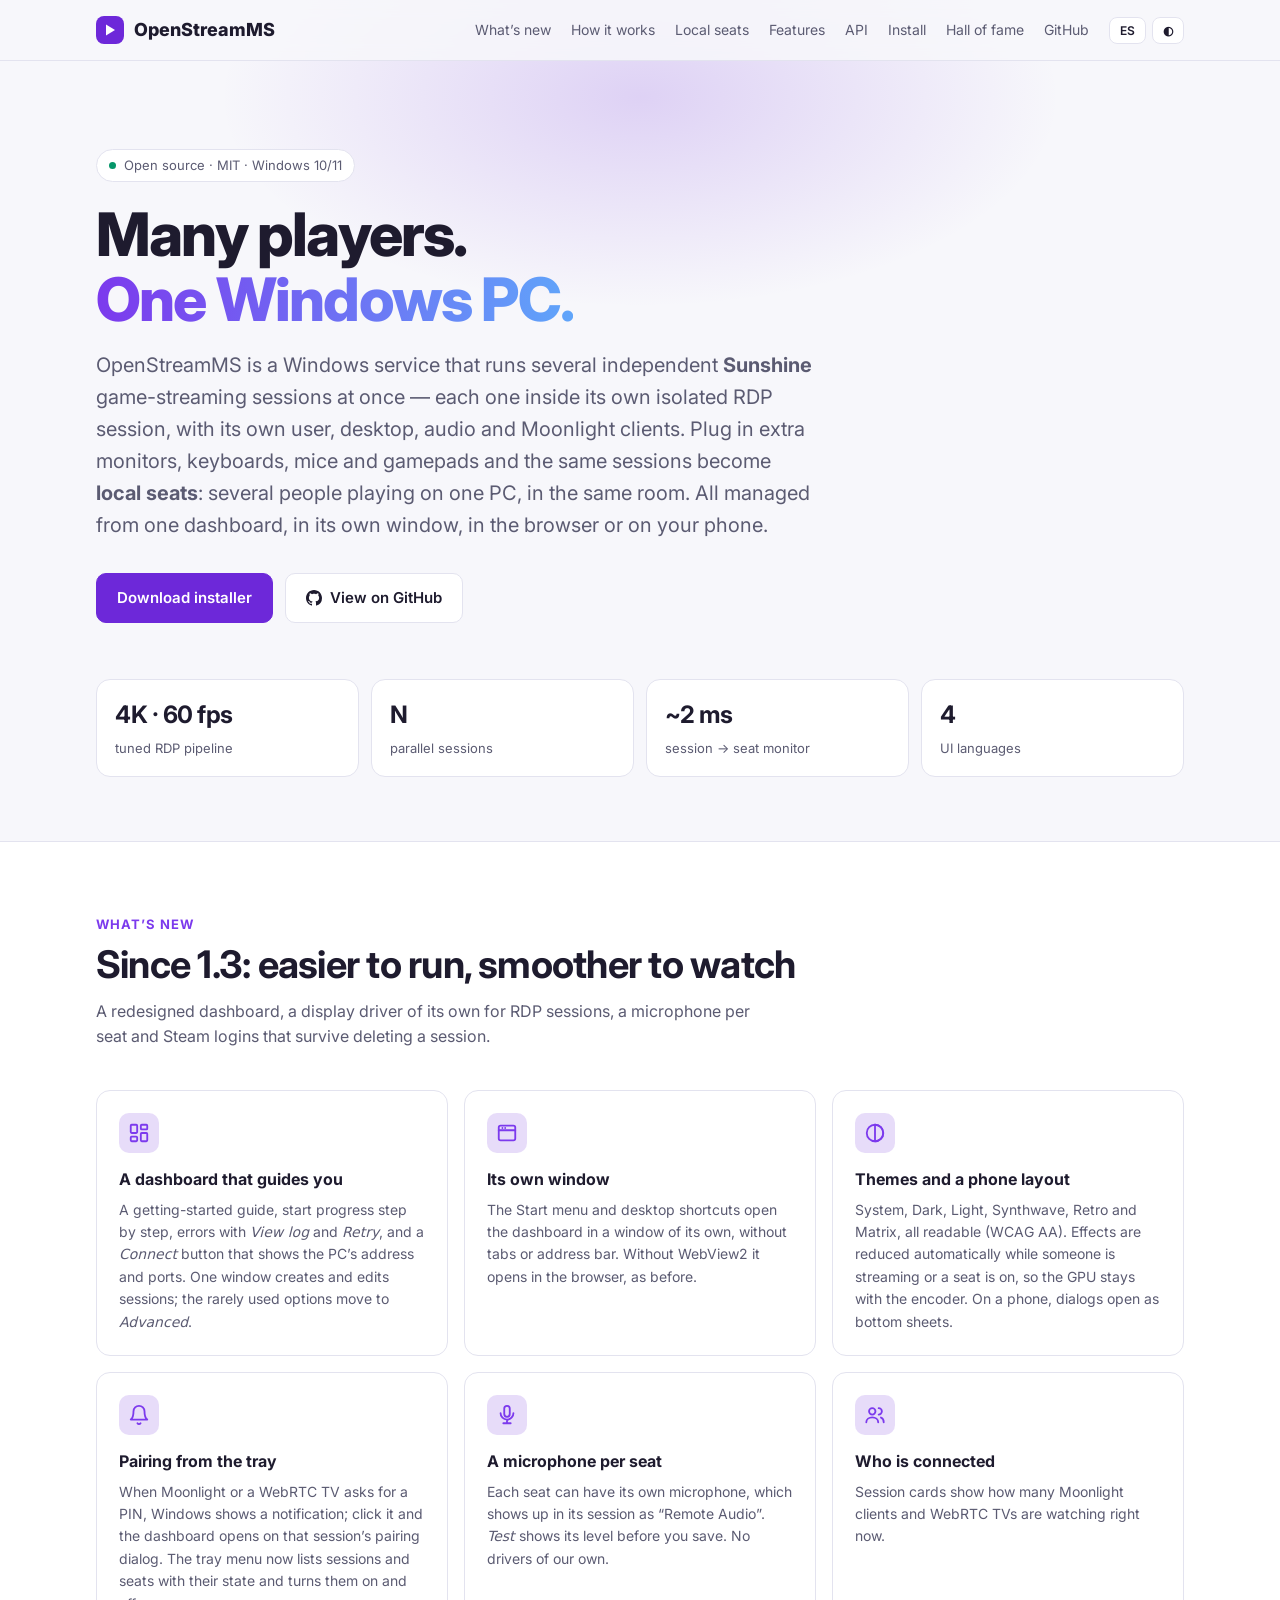
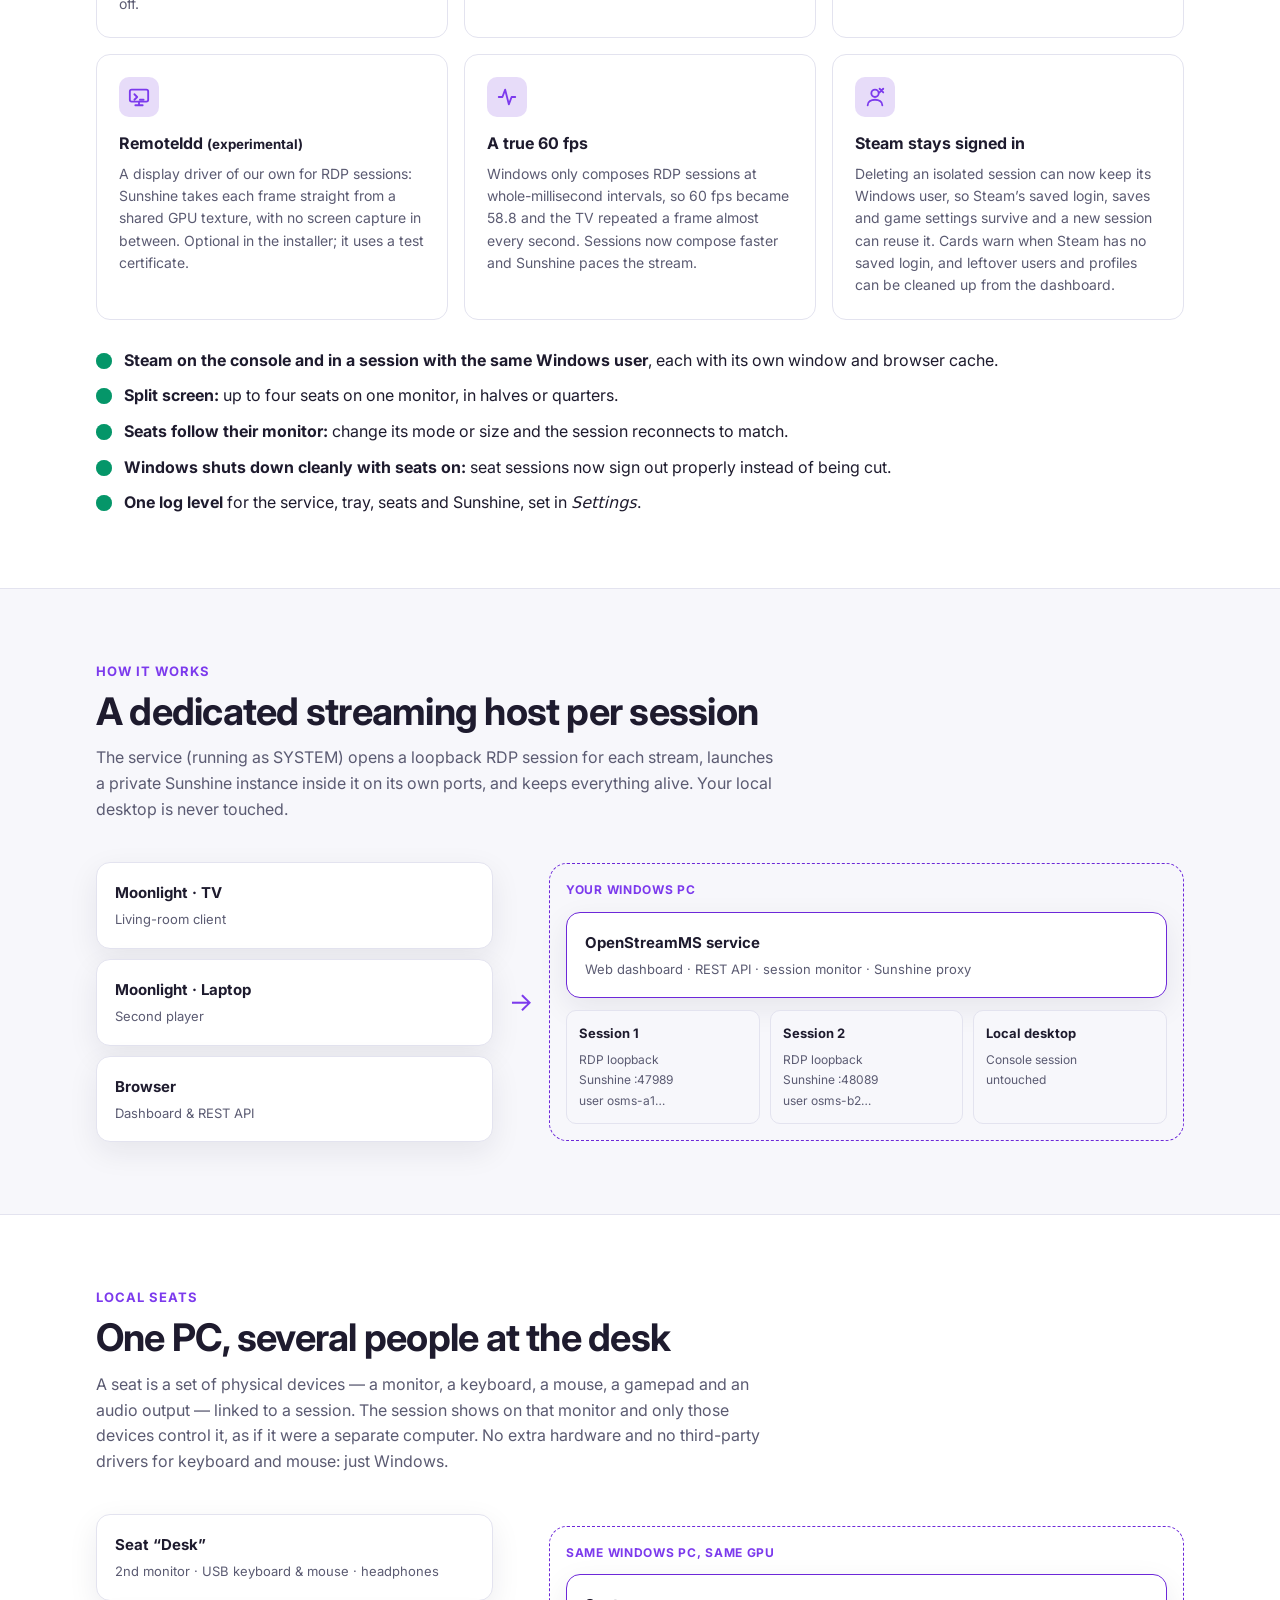
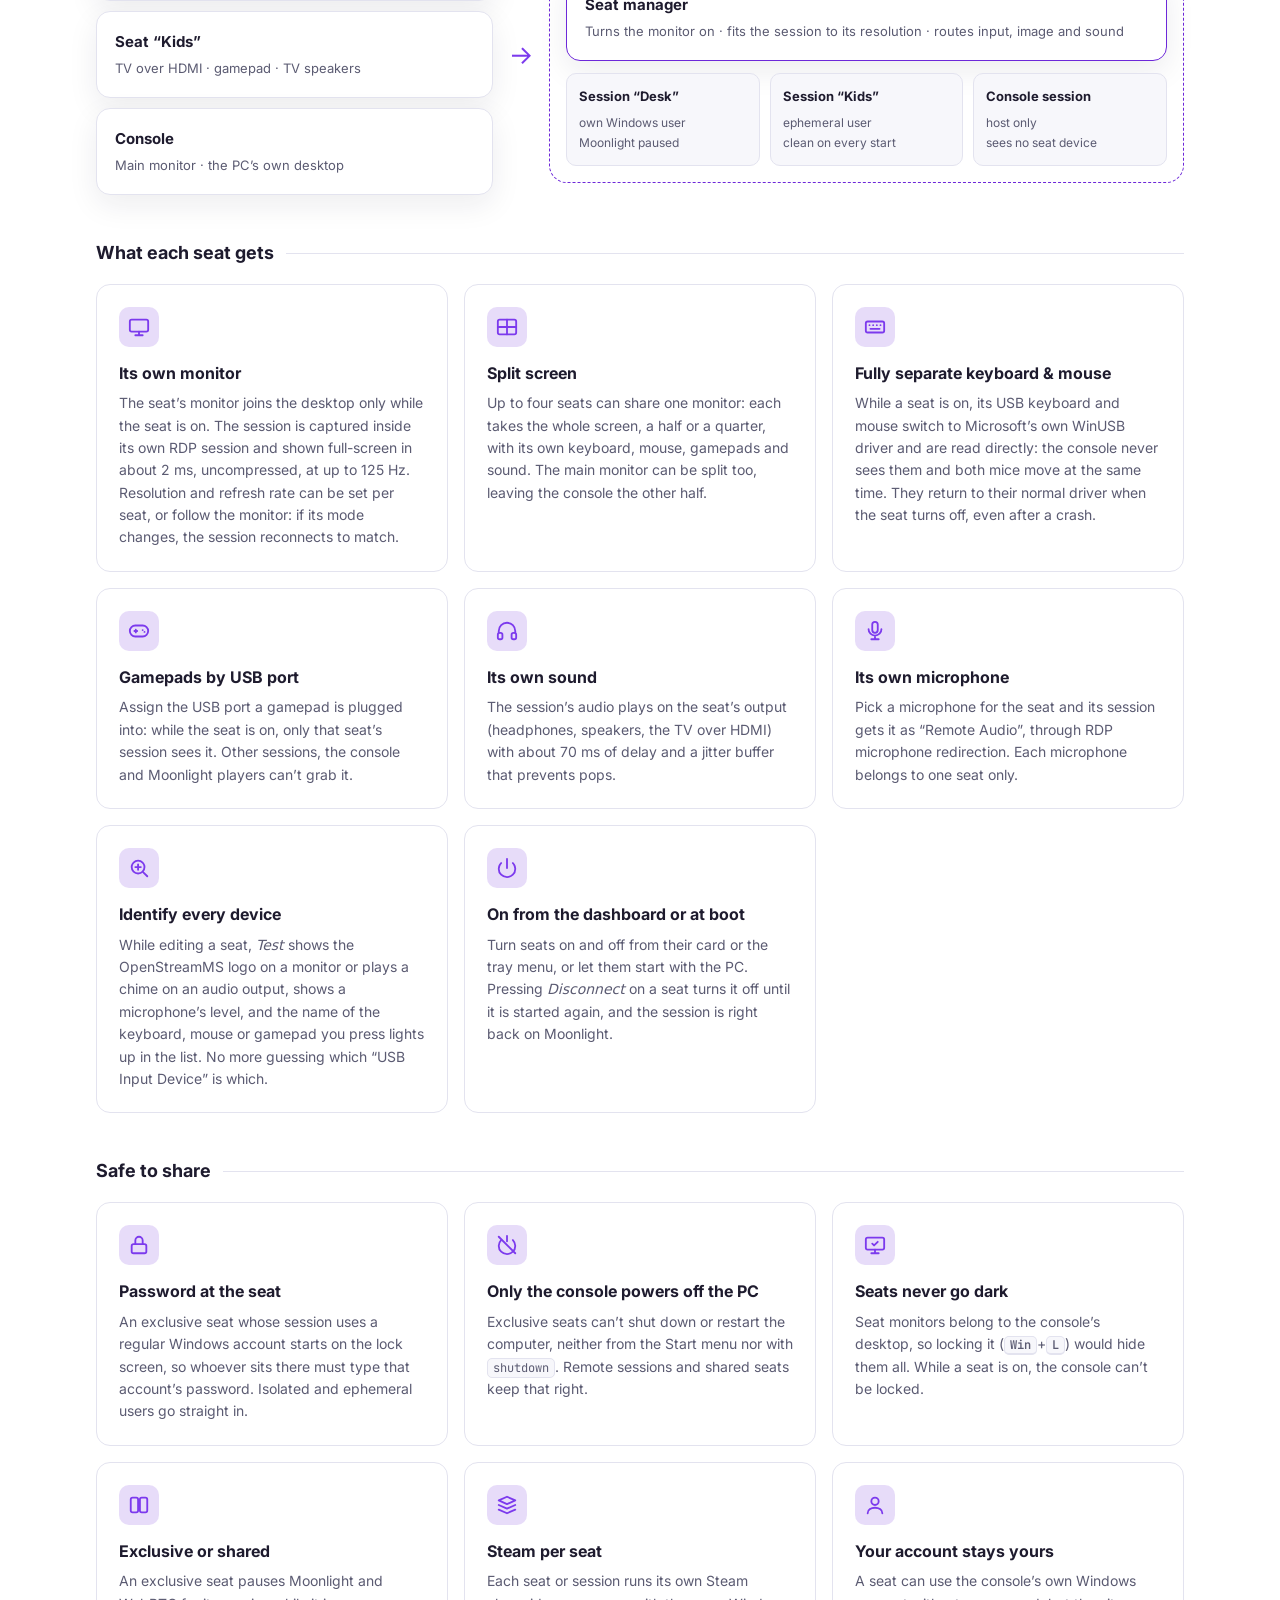
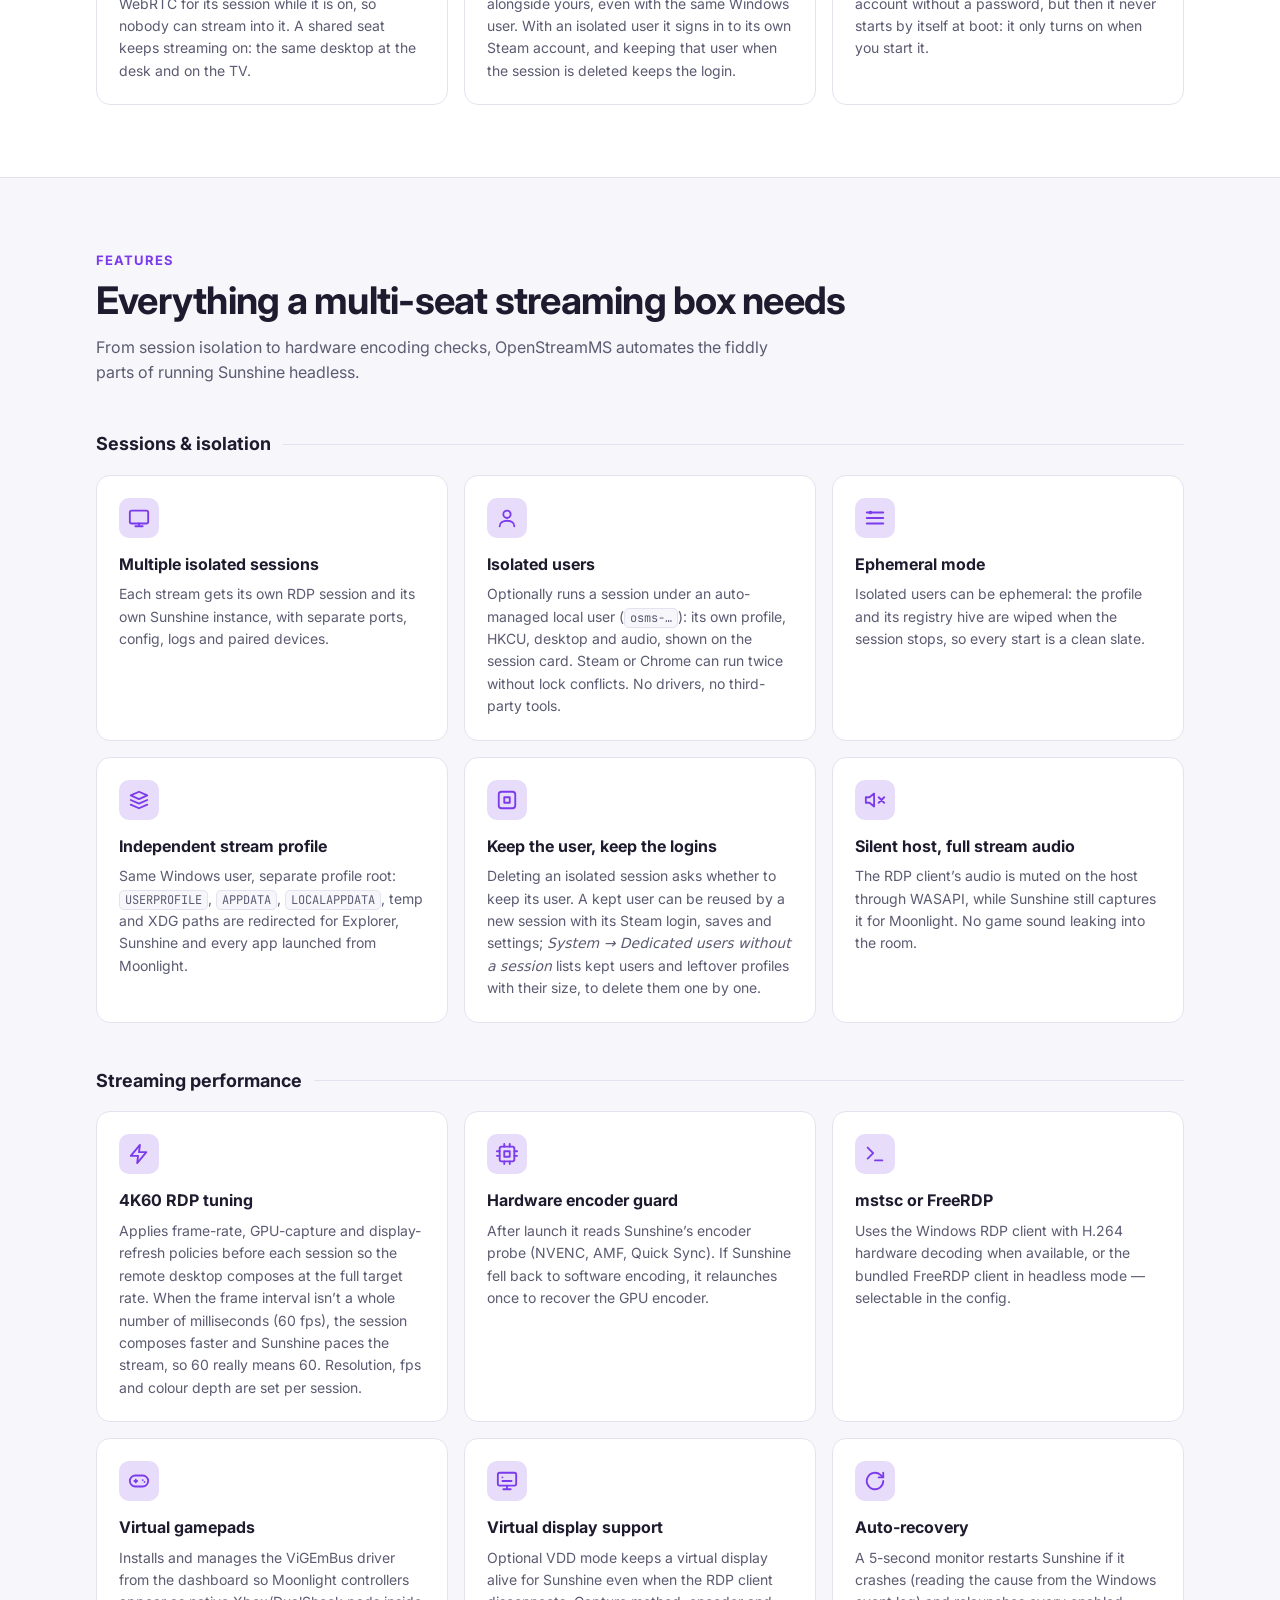
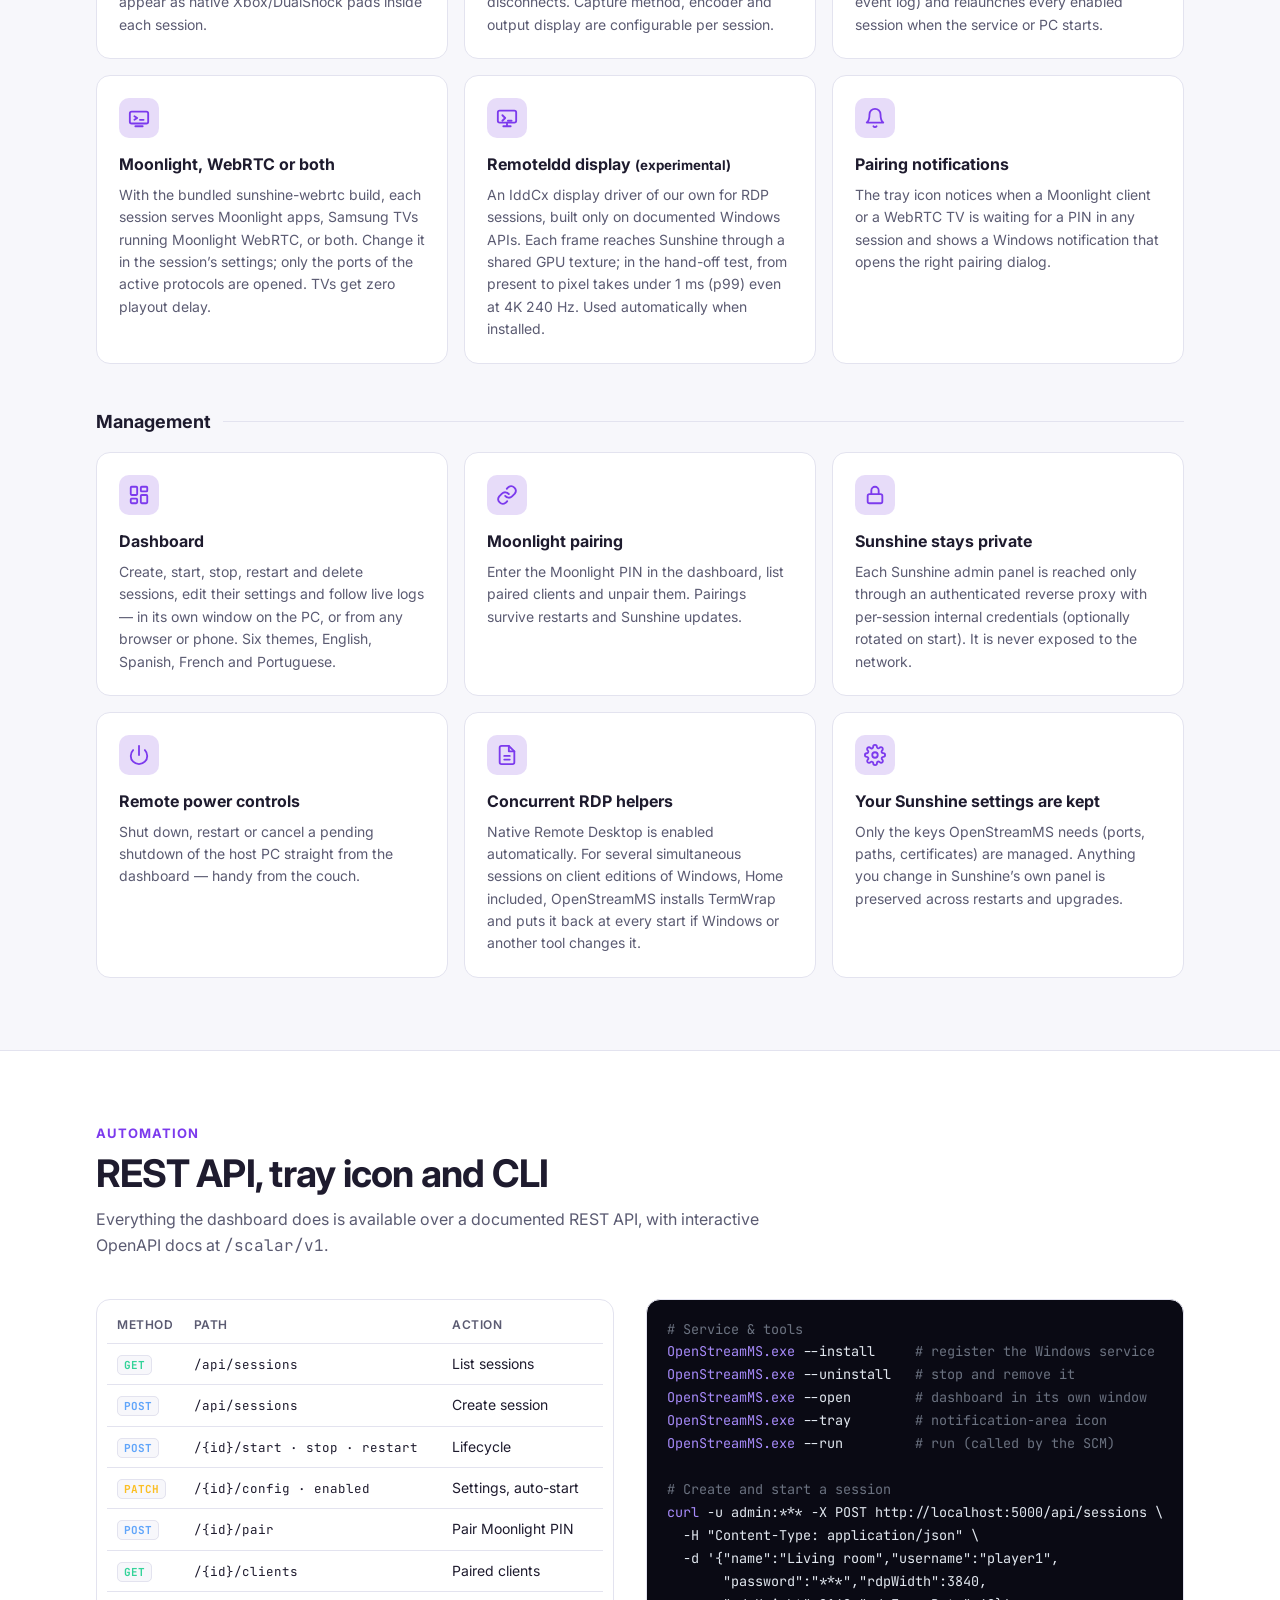
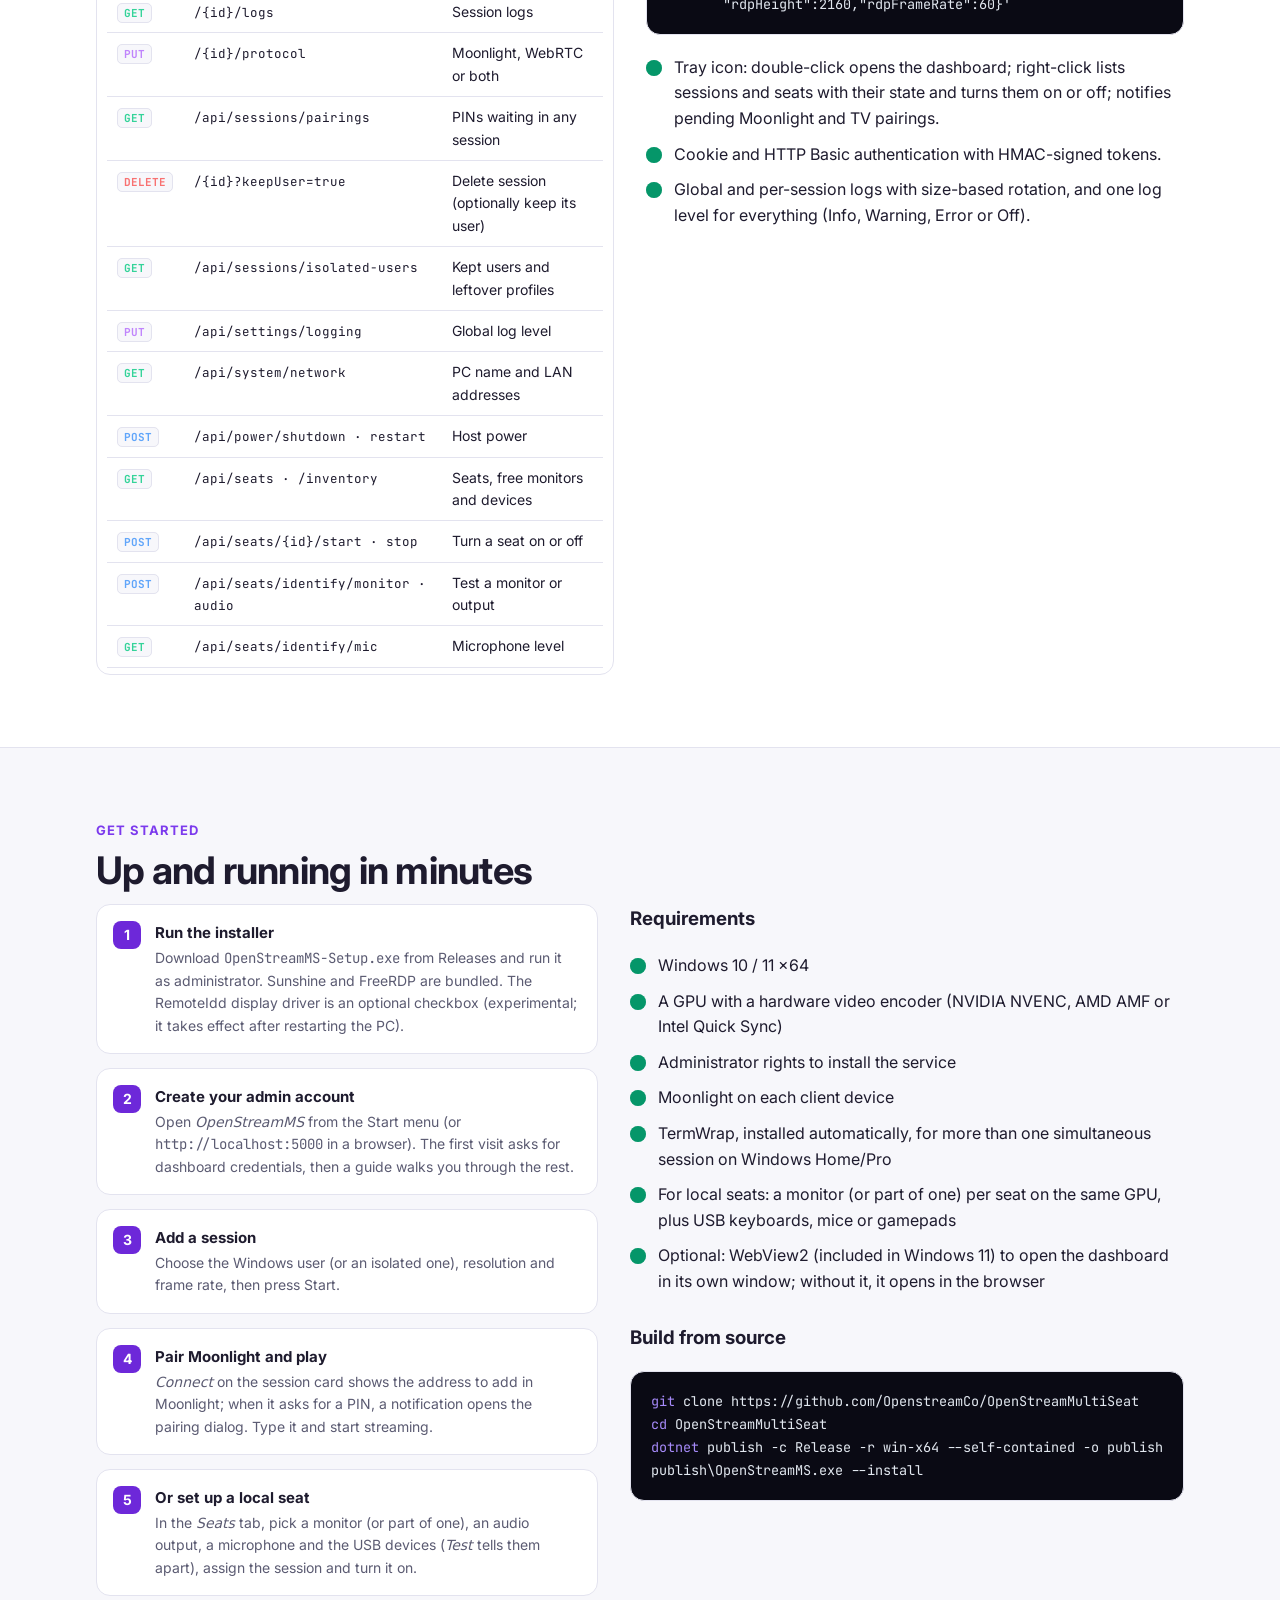
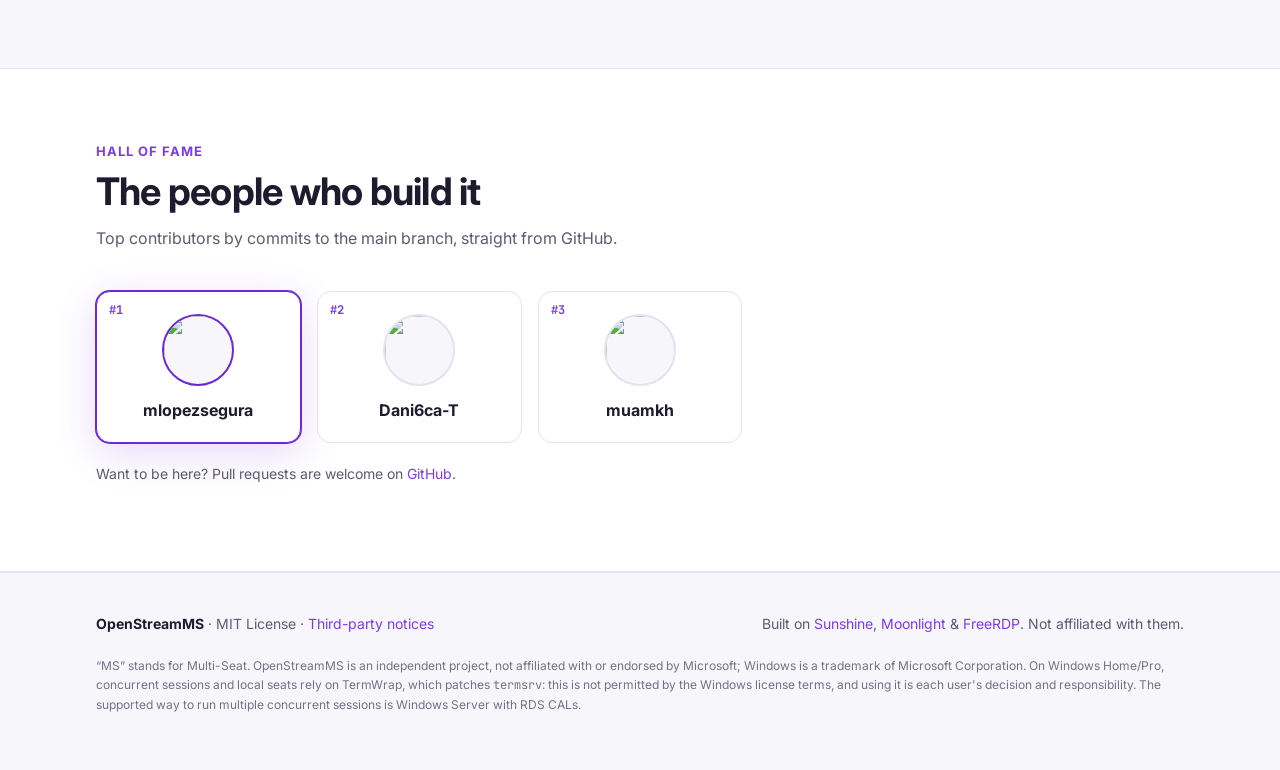
==== commit 24e48361: "docs: point links to OpenstreamCo/OpenStreamMultiSeat and add Windows license note - MS now stands f" ====
--- a/docs/index.html
+++ b/docs/index.html
@@ -3,7 +3,7 @@
 <head>
 <meta charset="utf-8">
 <meta name="viewport" content="width=device-width, initial-scale=1">
-<title>OpenStreamMS</title>
+<title>OpenStreamMS · Multi-Seat</title>
 <meta name="description" content="Windows service that runs multiple isolated Sunshine game-streaming sessions for Moonlight, each in its own RDP session, and turns one PC into several local seats with their own monitor, keyboard, mouse, gamepad and audio.">
 <link rel="icon" href="data:image/svg+xml,<svg xmlns='http://www.w3.org/2000/svg' viewBox='0 0 32 32'><rect width='32' height='32' rx='7' fill='%237c3aed'/><path d='M12 9l11 7-11 7z' fill='white'/></svg>">
 <link rel="preconnect" href="https://fonts.googleapis.com">
@@ -210,6 +210,7 @@
 
 footer { padding: 40px 0 56px; color: var(--muted); font-size: 14px; border-top: 1px solid var(--border); }
 footer .wrap { display: flex; gap: 20px; flex-wrap: wrap; justify-content: space-between; }
+footer .legal { flex-basis: 100%; font-size: 12px; line-height: 1.6; opacity: .85; }
 </style>
 </head>
 <body>
@@ -228,7 +229,7 @@
       <a href="#api">API</a>
       <a href="#install"><span lang="en">Install</span><span lang="es">Instalación</span></a>
       <a href="#fame"><span lang="en">Hall of fame</span><span lang="es">Hall de la fama</span></a>
-      <a href="https://github.com/mlopezsegura/OpenStreamMS">GitHub</a>
+      <a href="https://github.com/OpenstreamCo/OpenStreamMultiSeat">GitHub</a>
     </div>
     <div class="tools">
       <button class="chip" id="langBtn" type="button" aria-label="Switch language">ES</button>
@@ -252,10 +253,10 @@
       <span lang="es">OpenStreamMS es un servicio de Windows que ejecuta varias sesiones de streaming de juegos con <strong>Sunshine</strong> a la vez, cada una dentro de su propia sesión RDP aislada, con su usuario, escritorio, audio y clientes Moonlight. Conecta más monitores, teclados, ratones y mandos y esas mismas sesiones se convierten en <strong>puestos locales</strong>: varias personas jugando en un solo PC, en la misma habitación. Todo se gestiona desde un panel, en su propia ventana, en el navegador o en el móvil.</span>
     </p>
     <div class="cta">
-      <a class="btn primary" href="https://github.com/mlopezsegura/OpenStreamMS/releases">
+      <a class="btn primary" href="https://github.com/OpenstreamCo/OpenStreamMultiSeat/releases">
         <span lang="en">Download installer</span><span lang="es">Descargar instalador</span>
       </a>
-      <a class="btn" href="https://github.com/mlopezsegura/OpenStreamMS">
+      <a class="btn" href="https://github.com/OpenstreamCo/OpenStreamMultiSeat">
         <svg width="16" height="16" viewBox="0 0 16 16" fill="currentColor"><path d="M8 0C3.58 0 0 3.58 0 8c0 3.54 2.29 6.53 5.47 7.59.4.07.55-.17.55-.38 0-.19-.01-.82-.01-1.49-2.01.37-2.53-.49-2.69-.94-.09-.23-.48-.94-.82-1.13-.28-.15-.68-.52-.01-.53.63-.01 1.08.58 1.23.82.72 1.21 1.87.87 2.33.66.07-.52.28-.87.51-1.07-1.78-.2-3.64-.89-3.64-3.95 0-.87.31-1.59.82-2.15-.08-.2-.36-1.02.08-2.12 0 0 .67-.21 2.2.82.64-.18 1.32-.27 2-.27.68 0 1.36.09 2 .27 1.53-1.04 2.2-.82 2.2-.82.44 1.1.16 1.92.08 2.12.51.56.82 1.27.82 2.15 0 3.07-1.87 3.75-3.65 3.95.29.25.54.73.54 1.48 0 1.07-.01 1.93-.01 2.2 0 .21.15.46.55.38A8.013 8.013 0 0016 8c0-4.42-3.58-8-8-8z"/></svg>
         <span lang="en">View on GitHub</span><span lang="es">Ver en GitHub</span>
       </a>
@@ -713,8 +714,8 @@
           <li><span lang="en">Optional: WebView2 (included in Windows 11) to open the dashboard in its own window; without it, it opens in the browser</span><span lang="es">Opcional: WebView2 (viene con Windows 11) para abrir el panel en su propia ventana; sin él se abre en el navegador</span></li>
         </ul>
         <h3 style="margin-top:28px"><span lang="en">Build from source</span><span lang="es">Compilar desde el código</span></h3>
-<pre><span class="k">git</span> clone https://github.com/mlopezsegura/OpenStreamMS
-<span class="k">cd</span> OpenStreamMS
+<pre><span class="k">git</span> clone https://github.com/OpenstreamCo/OpenStreamMultiSeat
+<span class="k">cd</span> OpenStreamMultiSeat
 <span class="k">dotnet</span> publish -c Release -r win-x64 --self-contained -o publish
 publish\OpenStreamMS.exe --install</pre>
       </div>
@@ -736,7 +737,7 @@
     </ol>
     <p class="fame-more">
       <span lang="en">Want to be here? Pull requests are welcome on</span><span lang="es">¿Quieres aparecer aquí? Las pull requests son bienvenidas en</span>
-      <a href="https://github.com/mlopezsegura/OpenStreamMS">GitHub</a>.
+      <a href="https://github.com/OpenstreamCo/OpenStreamMultiSeat">GitHub</a>.
     </p>
   </div>
 </section>
@@ -746,7 +747,7 @@
     <div>
       <strong style="color:var(--text)">OpenStreamMS</strong> ·
       <span lang="en">MIT License</span><span lang="es">Licencia MIT</span> ·
-      <a href="https://github.com/mlopezsegura/OpenStreamMS/blob/master/THIRD_PARTY_NOTICES.md"><span lang="en">Third-party notices</span><span lang="es">Avisos de terceros</span></a>
+      <a href="https://github.com/OpenstreamCo/OpenStreamMultiSeat/blob/master/THIRD_PARTY_NOTICES.md"><span lang="en">Third-party notices</span><span lang="es">Avisos de terceros</span></a>
     </div>
     <div>
       <span lang="en">Built on</span><span lang="es">Construido sobre</span>
@@ -754,6 +755,9 @@
       <a href="https://moonlight-stream.org">Moonlight</a> &amp;
       <a href="https://github.com/FreeRDP/FreeRDP">FreeRDP</a>.
       <span lang="en">Not affiliated with them.</span><span lang="es">Sin afiliación con ellos.</span>
+    </div>
+    <div class="legal">
+      <span lang="en">“MS” stands for Multi-Seat. OpenStreamMS is an independent project, not affiliated with or endorsed by Microsoft; Windows is a trademark of Microsoft Corporation. On Windows Home/Pro, concurrent sessions and local seats rely on TermWrap, which patches <code>termsrv</code>: this is not permitted by the Windows license terms, and using it is each user's decision and responsibility. The supported way to run multiple concurrent sessions is Windows Server with RDS CALs.</span><span lang="es">“MS” significa Multi-Seat (multipuesto). OpenStreamMS es un proyecto independiente, sin relación con Microsoft ni respaldo suyo; Windows es una marca de Microsoft Corporation. En Windows Home/Pro, las sesiones simultáneas y los puestos locales dependen de TermWrap, que modifica <code>termsrv</code>: la licencia de Windows no lo permite y usarlo es decisión y responsabilidad de cada usuario. La forma soportada de tener varias sesiones simultáneas es Windows Server con licencias RDS CAL.</span>
     </div>
   </div>
 </footer>
@@ -802,7 +806,7 @@
     return s;
   }
   if (fame && window.fetch) {
-    fetch('https://api.github.com/repos/mlopezsegura/OpenStreamMS/contributors?per_page=100')
+    fetch('https://api.github.com/repos/OpenstreamCo/OpenStreamMultiSeat/contributors?per_page=100')
       .then(function (r) { if (!r.ok) throw new Error(r.status); return r.json(); })
       .then(function (list) {
         var top = list.filter(function (c) { return !isExcluded(c); }).slice(0, 5);
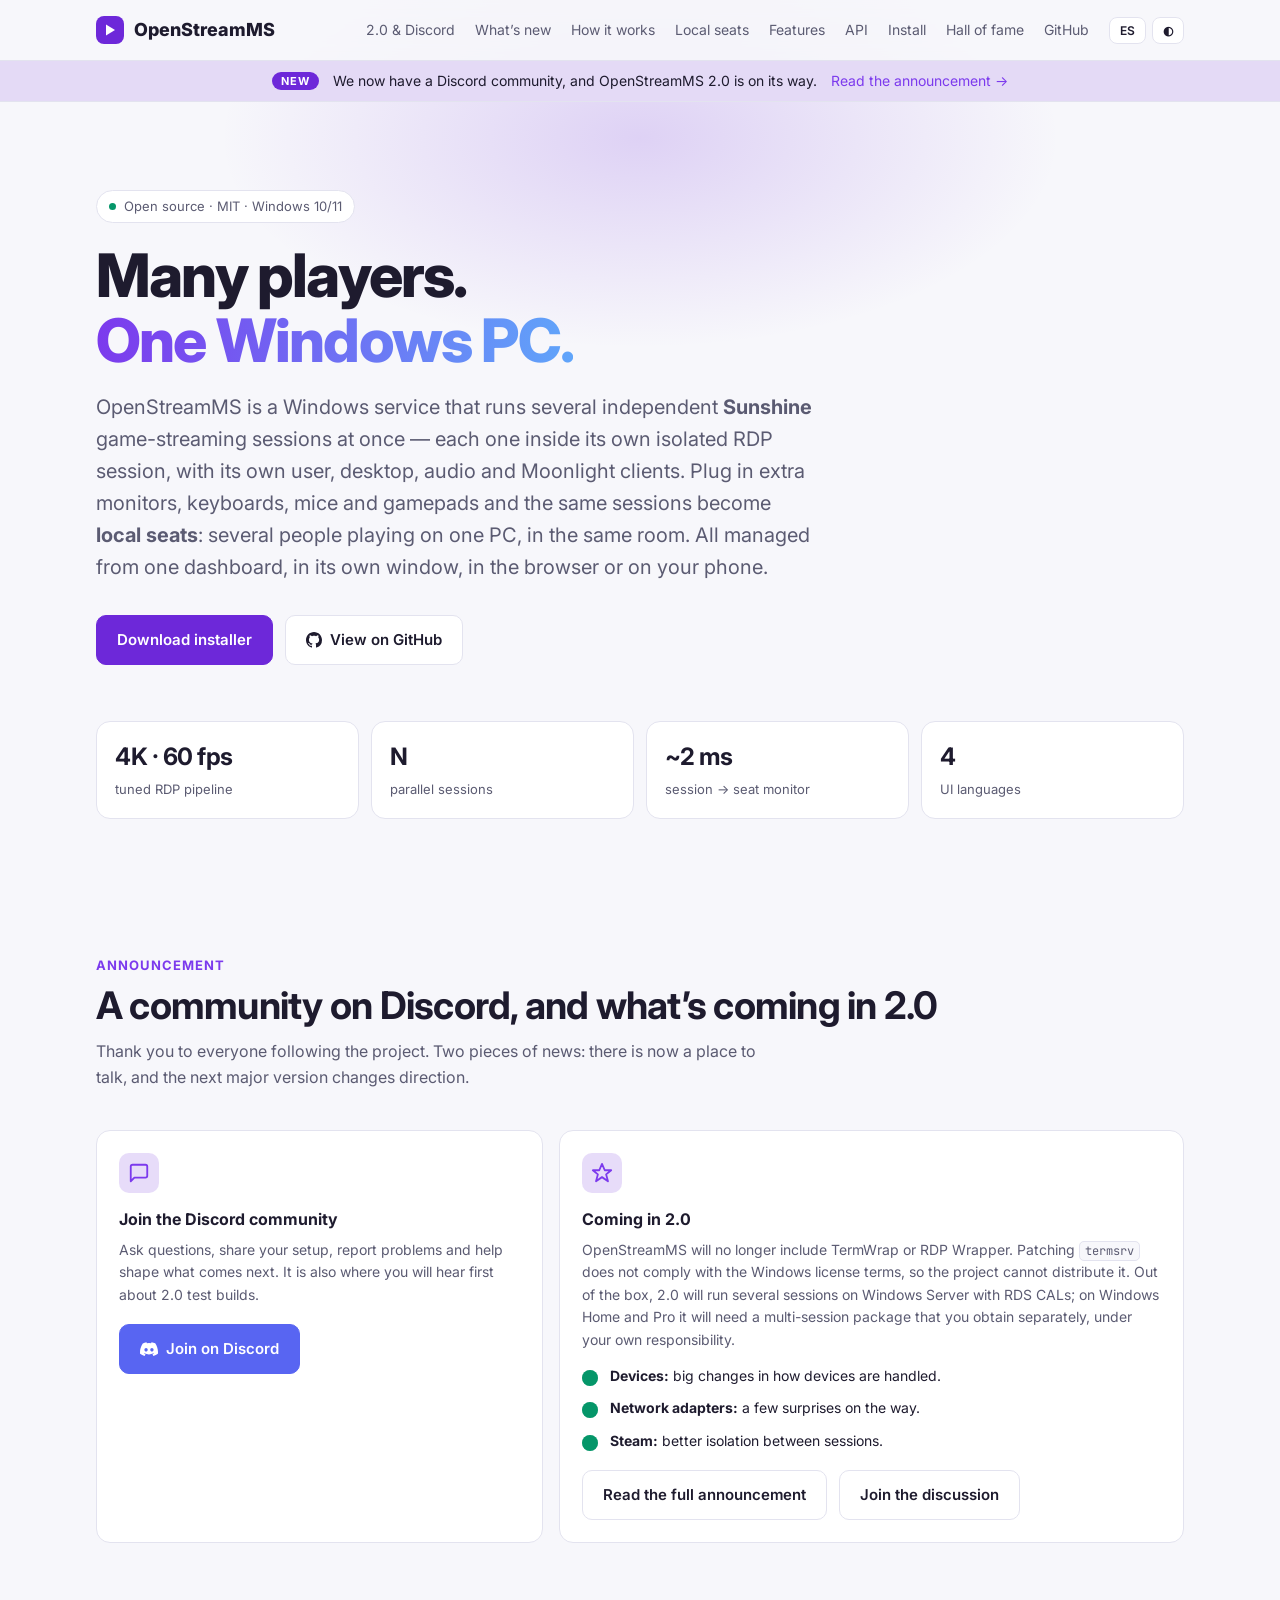
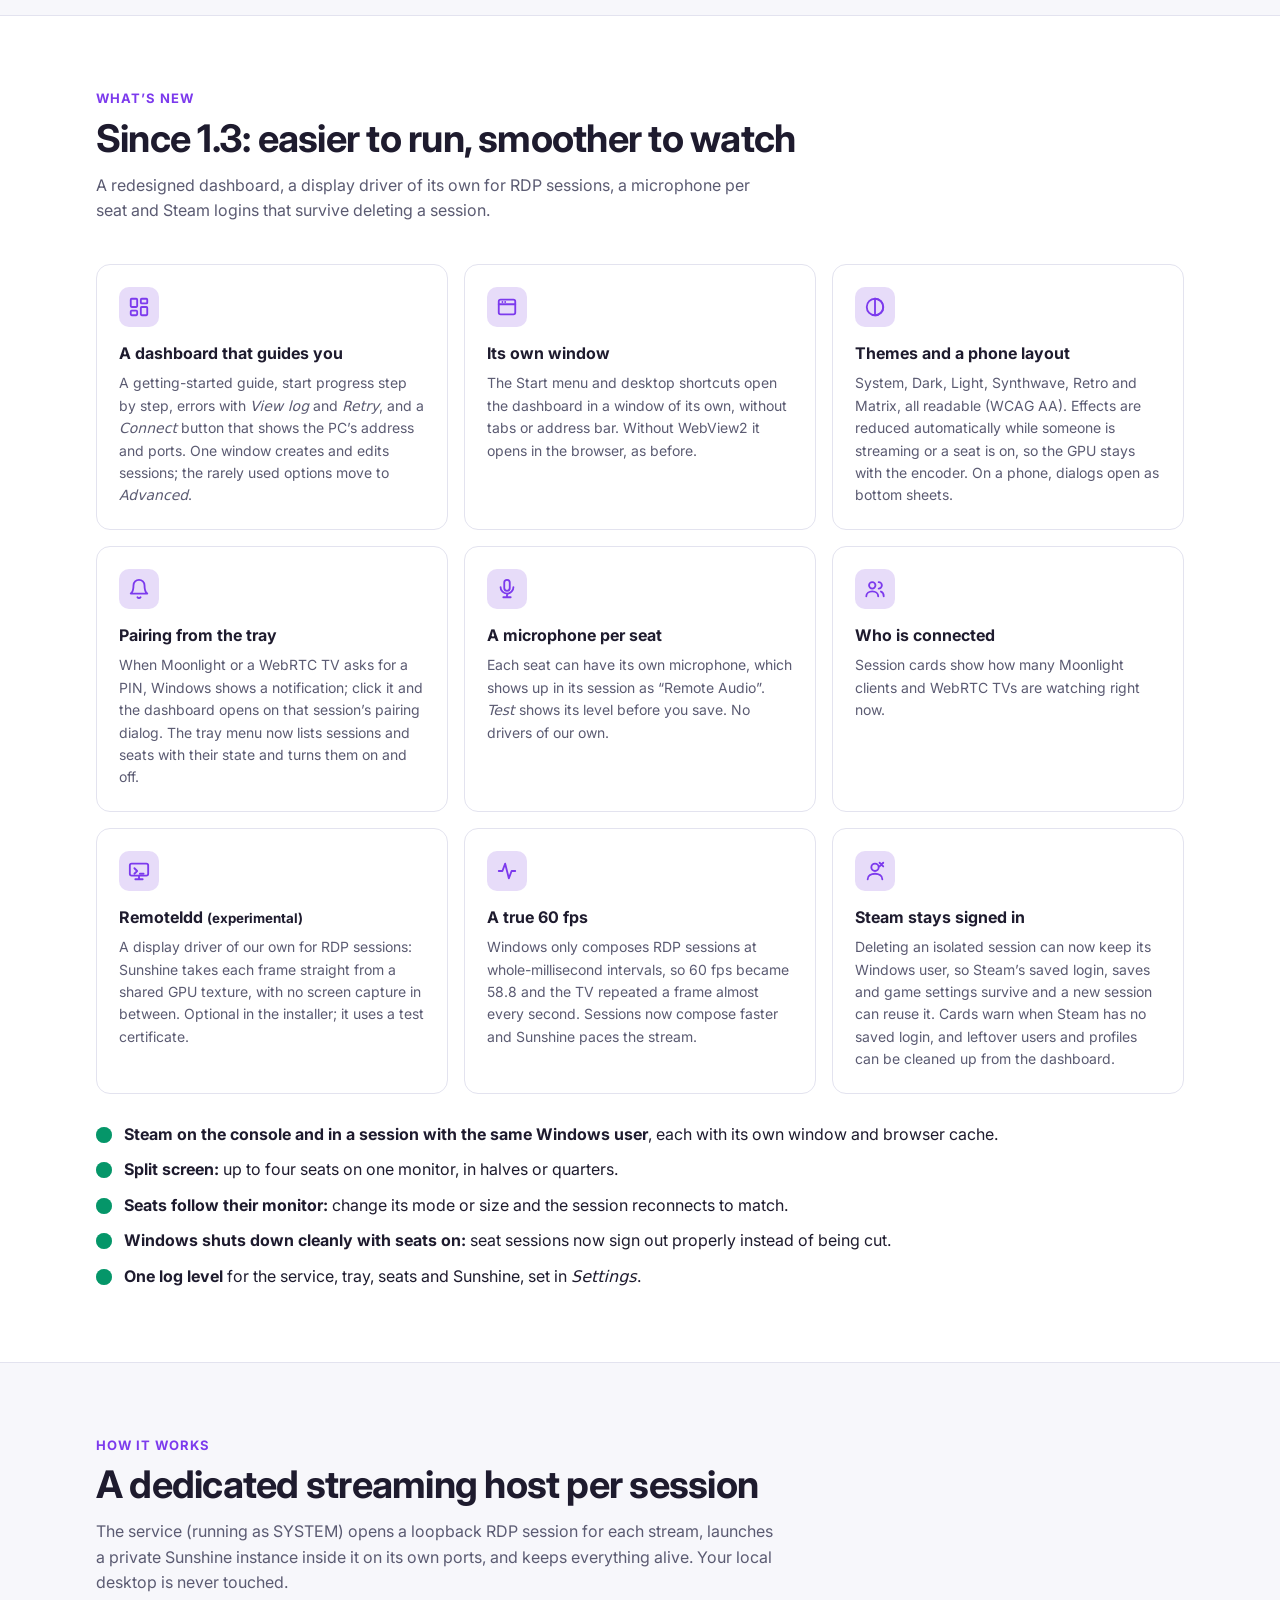
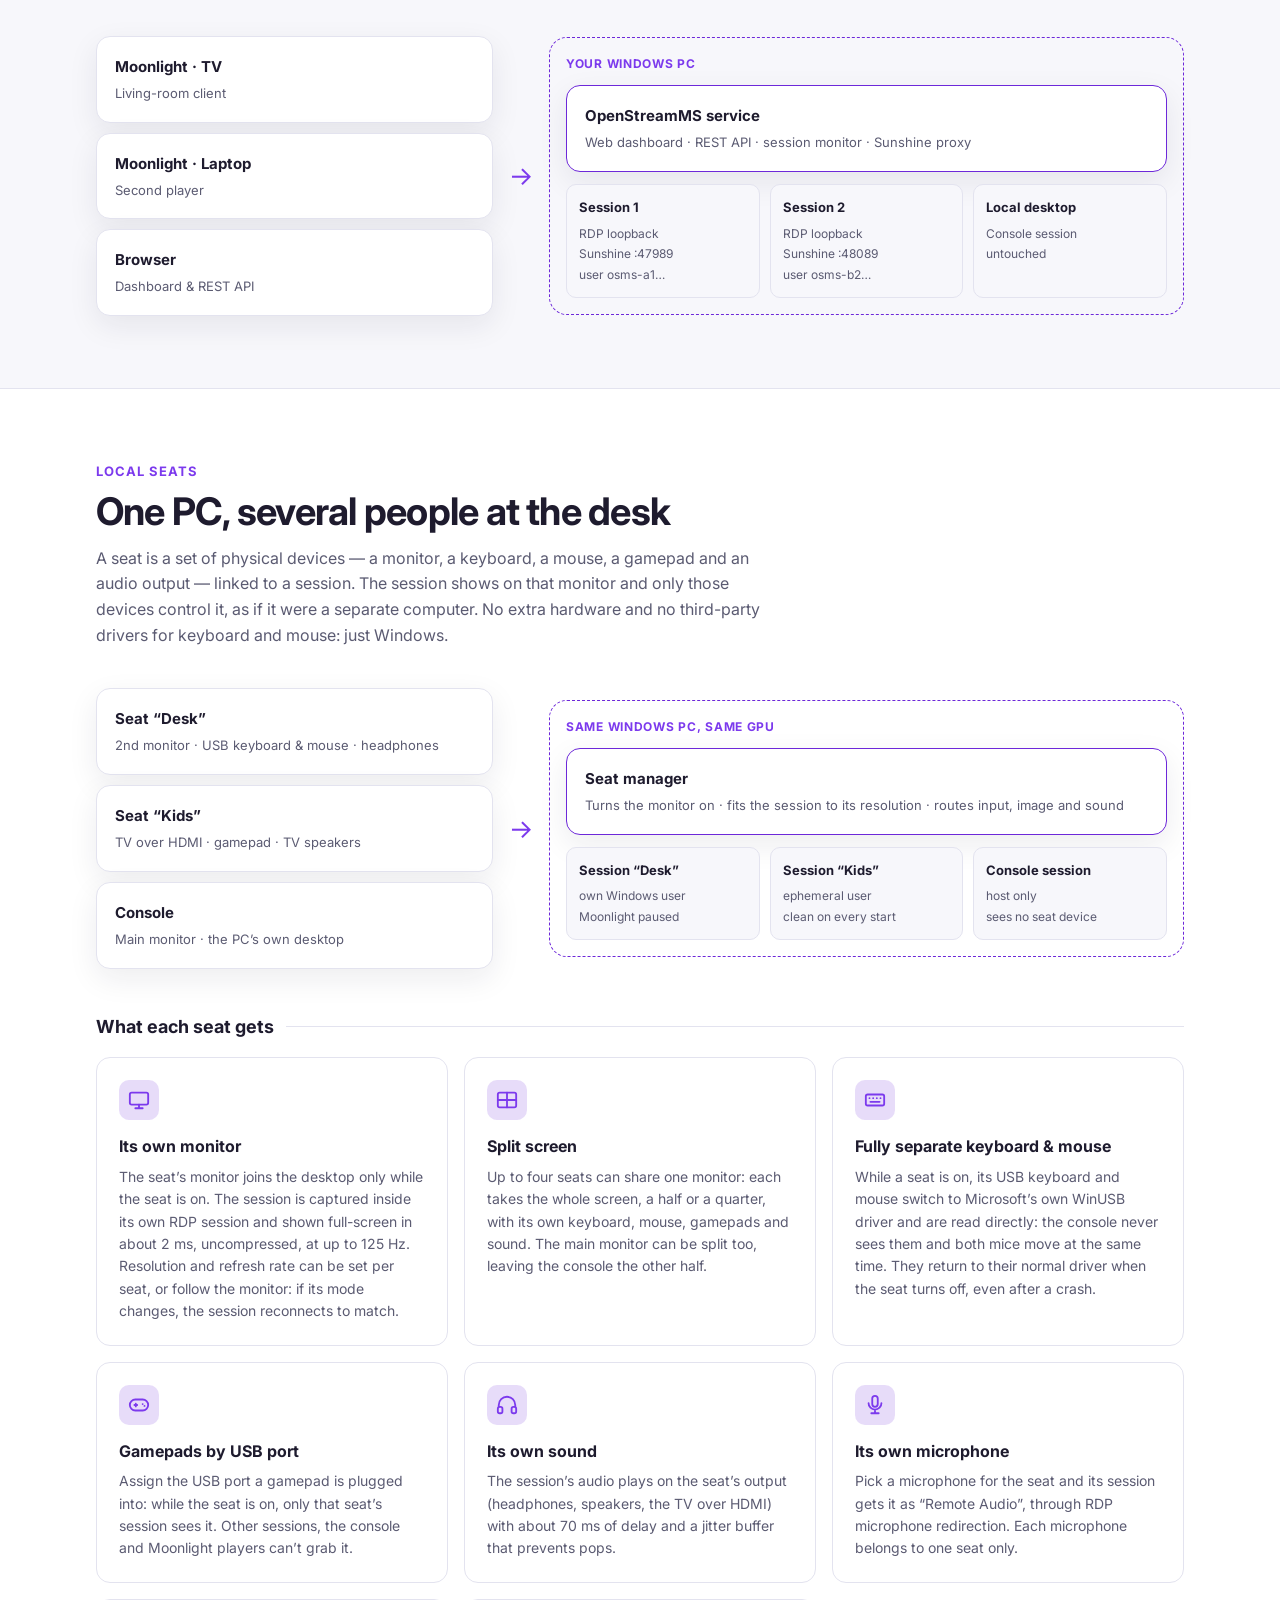
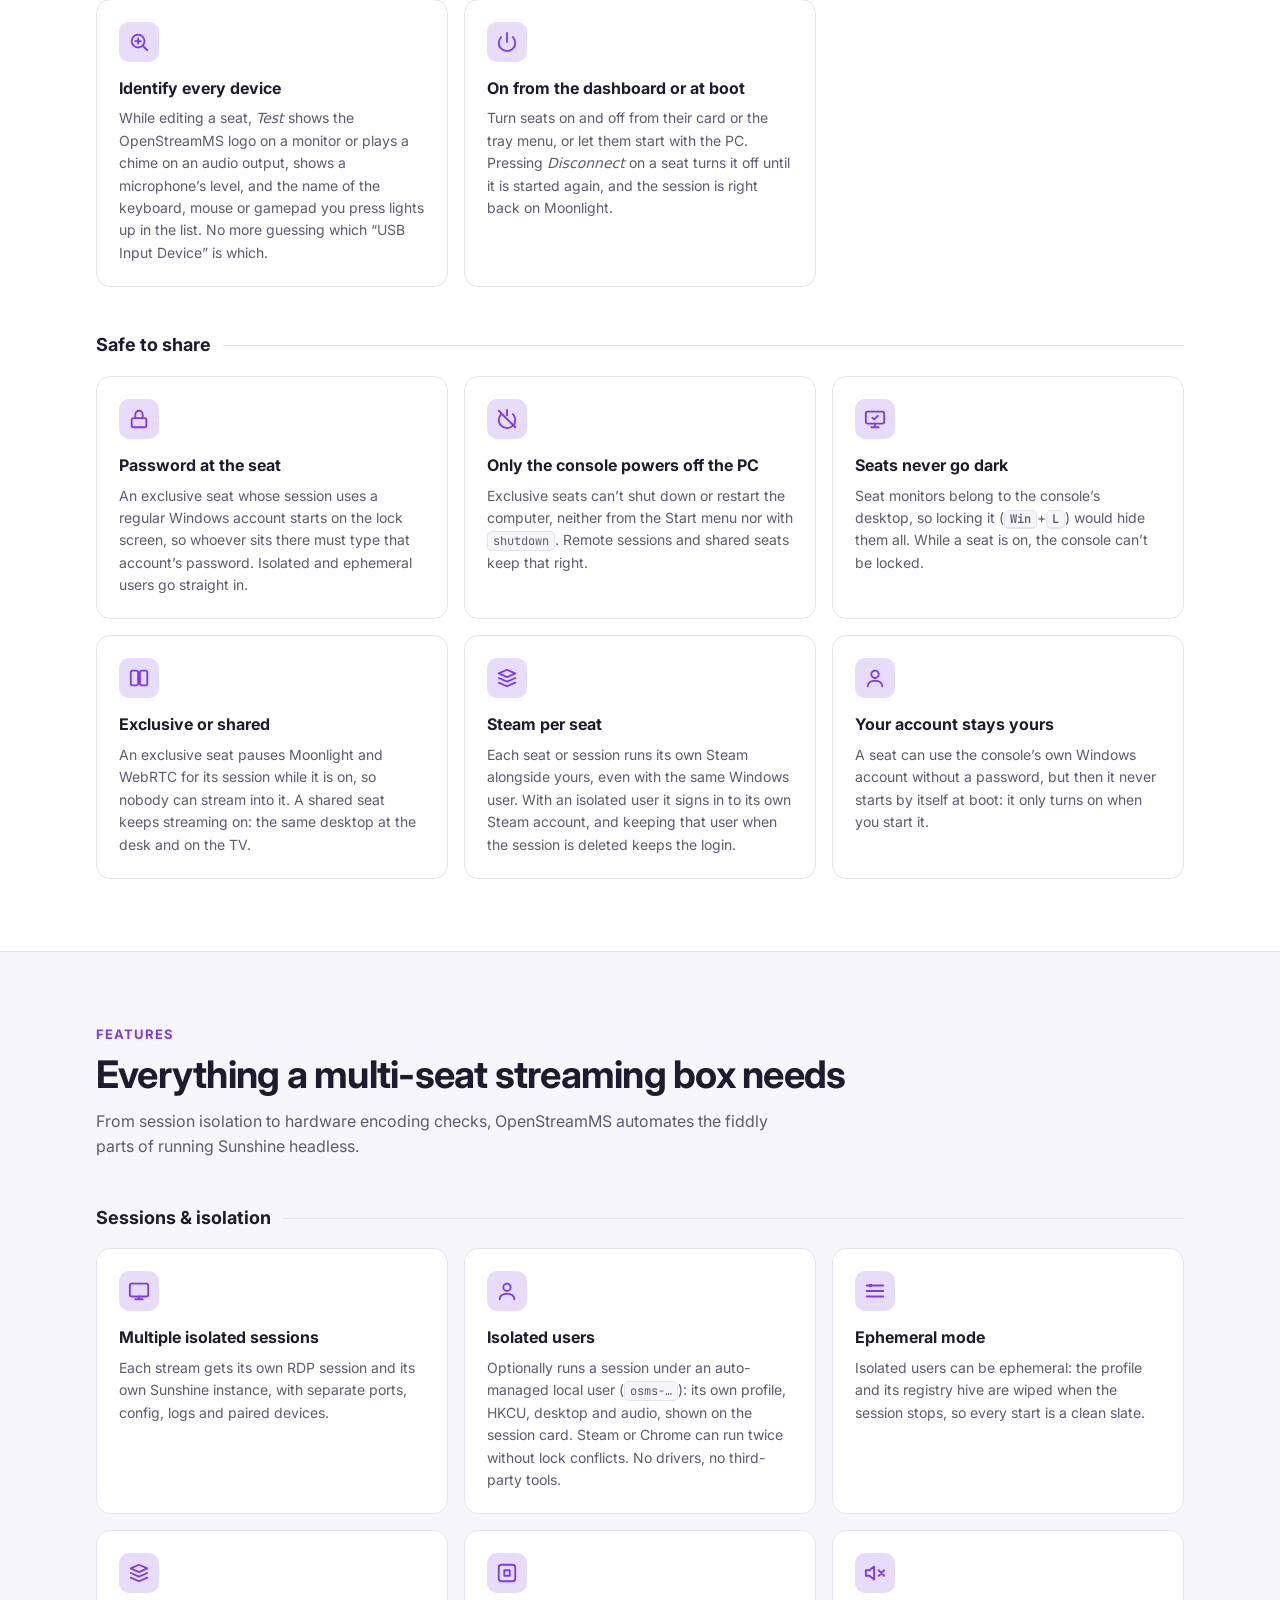
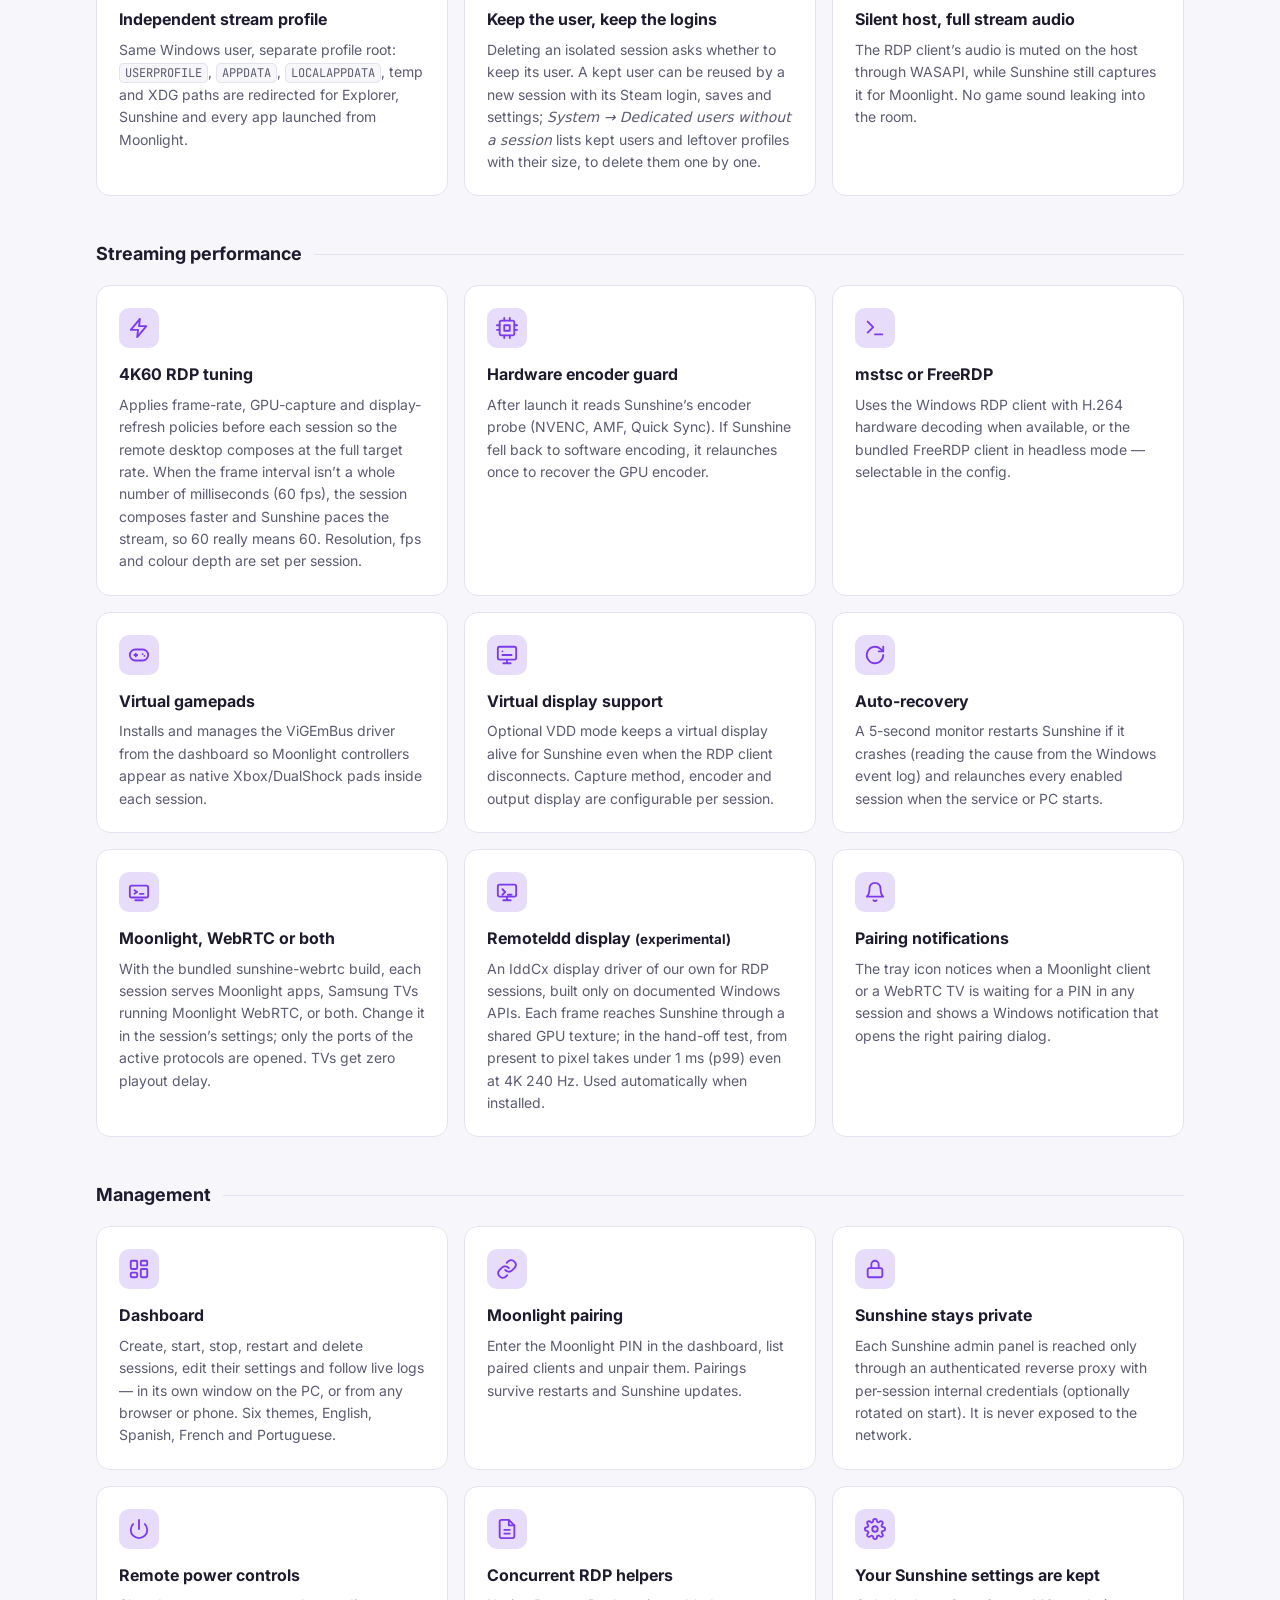
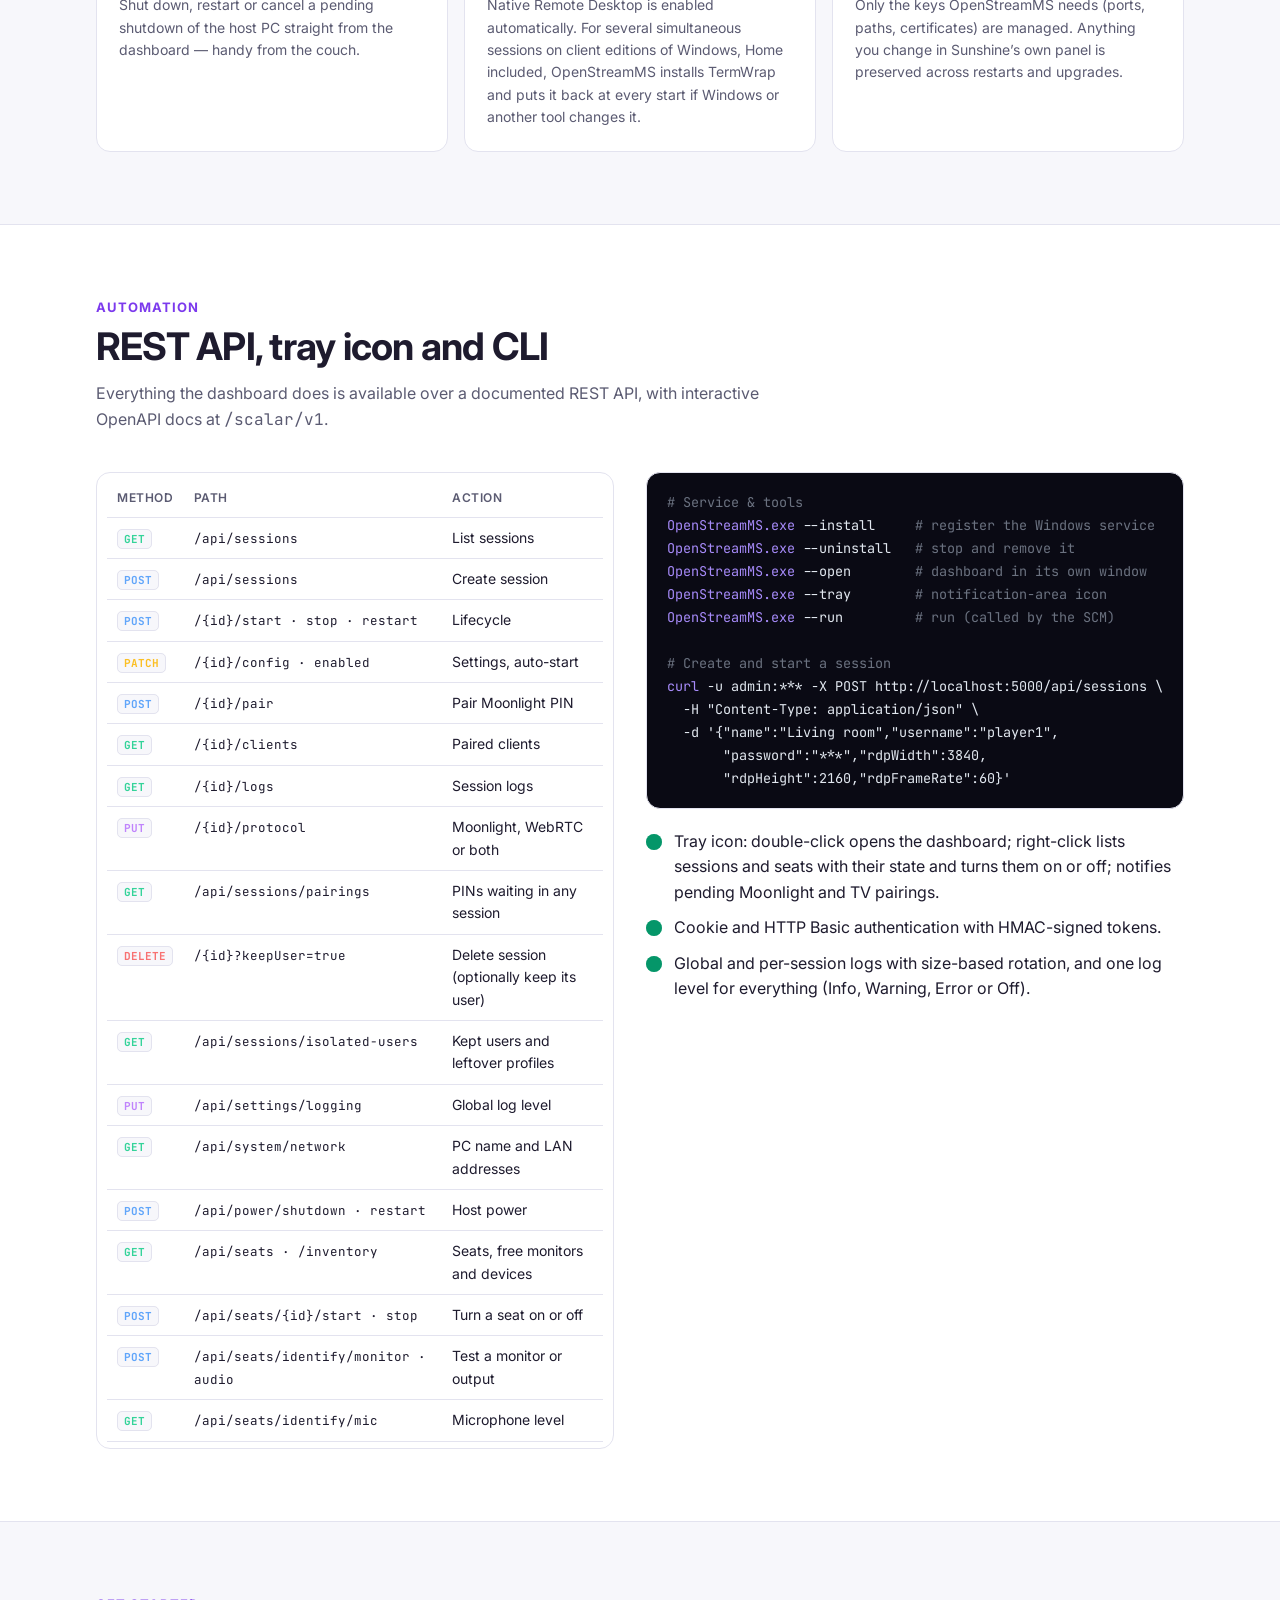
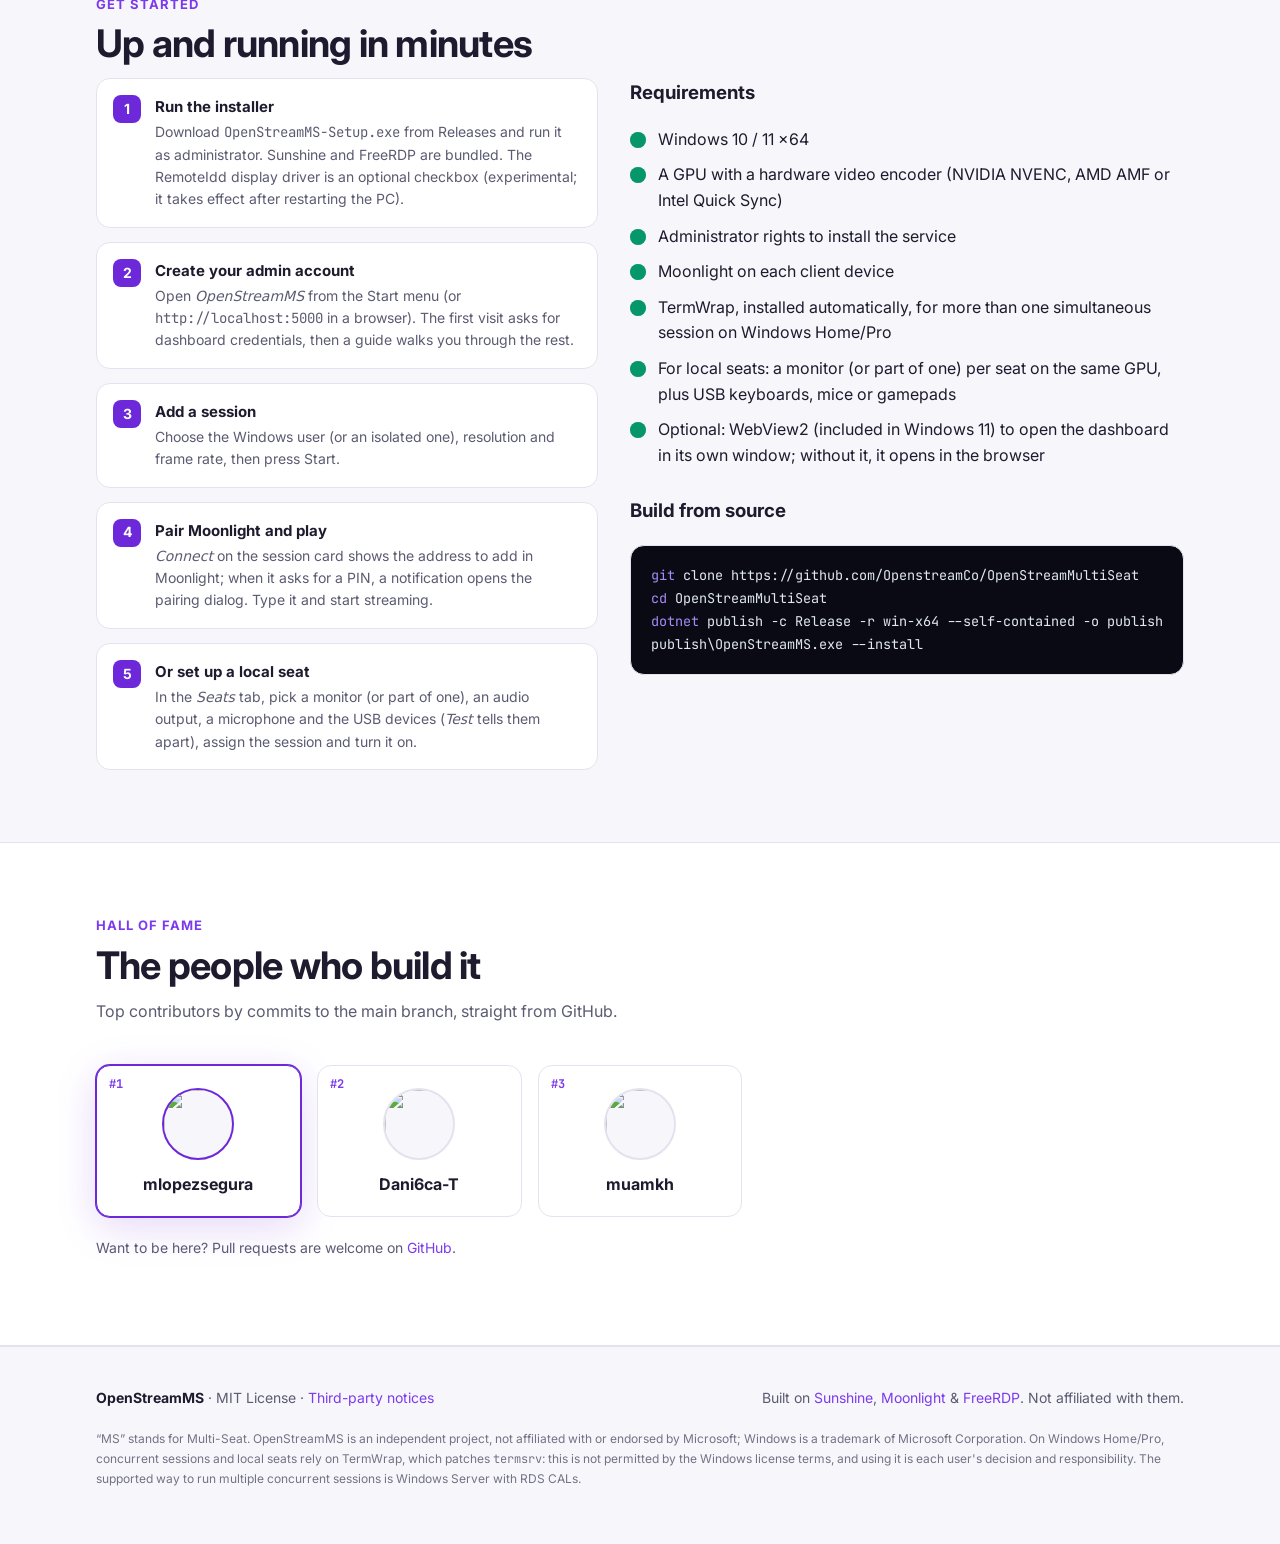
==== commit 2258fe82: "docs(web): announce Discord community and 2.0 plans Co-Authored-By: Claude Opus 5.5 <noreply@anthrop" ====
--- a/docs/index.html
+++ b/docs/index.html
@@ -208,6 +208,19 @@
 @media (max-width: 900px) { .fame { grid-template-columns: repeat(3, 1fr); } }
 @media (max-width: 520px) { .fame { grid-template-columns: repeat(2, 1fr); } }
 
+/* Announcement */
+.announce-bar { background: color-mix(in srgb, var(--accent) 14%, var(--bg)); border-bottom: 1px solid var(--border); font-size: 14px; }
+.announce-bar .wrap { display: flex; flex-wrap: wrap; gap: 6px 14px; align-items: center; justify-content: center; padding-block: 9px; text-align: center; }
+.announce-bar .tag { font: 700 11px Inter, sans-serif; text-transform: uppercase; letter-spacing: .08em; color: #fff; background: var(--accent); border-radius: 999px; padding: 2px 9px; }
+.announce { display: grid; grid-template-columns: 1fr 1.4fr; gap: 16px; }
+@media (max-width: 860px) { .announce { grid-template-columns: 1fr; } }
+.announce .feat:hover { transform: none; }
+.announce .feat p + p { margin-top: 10px; }
+.announce ul.check { margin-top: 14px; font-size: 14px; }
+.announce .cta { margin-top: 18px; }
+.btn.discord { background: #5865f2; border-color: #5865f2; color: #fff; }
+.btn.discord:hover { filter: brightness(1.1); }
+
 footer { padding: 40px 0 56px; color: var(--muted); font-size: 14px; border-top: 1px solid var(--border); }
 footer .wrap { display: flex; gap: 20px; flex-wrap: wrap; justify-content: space-between; }
 footer .legal { flex-basis: 100%; font-size: 12px; line-height: 1.6; opacity: .85; }
@@ -222,6 +235,7 @@
       OpenStreamMS
     </a>
     <div class="links">
+      <a href="#announcement"><span lang="en">2.0 &amp; Discord</span><span lang="es">2.0 y Discord</span></a>
       <a href="#new"><span lang="en">What’s new</span><span lang="es">Novedades</span></a>
       <a href="#how"><span lang="en">How it works</span><span lang="es">Cómo funciona</span></a>
       <a href="#seats"><span lang="en">Local seats</span><span lang="es">Puestos locales</span></a>
@@ -237,6 +251,14 @@
     </div>
   </div>
 </nav>
+
+<div class="announce-bar" role="note">
+  <div class="wrap">
+    <span class="tag"><span lang="en">New</span><span lang="es">Nuevo</span></span>
+    <span><span lang="en">We now have a Discord community, and OpenStreamMS 2.0 is on its way.</span><span lang="es">Ya tenemos comunidad en Discord y OpenStreamMS 2.0 está en camino.</span></span>
+    <a href="#announcement"><span lang="en">Read the announcement →</span><span lang="es">Leer el anuncio →</span></a>
+  </div>
+</div>
 
 <header class="hero">
   <div class="wrap">
@@ -269,6 +291,41 @@
     </div>
   </div>
 </header>
+
+<!-- ───────────────────────── ANNOUNCEMENT ───────────────────────── -->
+<section id="announcement">
+  <div class="wrap">
+    <div class="eyebrow"><span lang="en">Announcement</span><span lang="es">Anuncio</span></div>
+    <h2><span lang="en">A community on Discord, and what’s coming in 2.0</span><span lang="es">Comunidad en Discord y lo que llega con la 2.0</span></h2>
+    <p class="sub"><span lang="en">Thank you to everyone following the project. Two pieces of news: there is now a place to talk, and the next major version changes direction.</span><span lang="es">Gracias a todos los que seguís el proyecto. Dos noticias: ya hay un sitio donde hablar, y la próxima versión mayor cambia de rumbo.</span></p>
+
+    <div class="announce">
+      <div class="feat">
+        <div class="ico"><svg viewBox="0 0 24 24"><path d="M21 15a2 2 0 0 1-2 2H7l-4 4V5a2 2 0 0 1 2-2h14a2 2 0 0 1 2 2z"/></svg></div>
+        <h3><span lang="en">Join the Discord community</span><span lang="es">Únete a la comunidad en Discord</span></h3>
+        <p><span lang="en">Ask questions, share your setup, report problems and help shape what comes next. It is also where you will hear first about 2.0 test builds.</span><span lang="es">Pregunta, comparte tu montaje, cuenta los problemas que encuentres y ayuda a decidir lo que viene. También es donde se avisará primero de las versiones de prueba de la 2.0.</span></p>
+        <div class="cta">
+          <a class="btn discord" href="https://discord.gg/uAu9WWqzw" target="_blank" rel="noopener"><svg width="18" height="18" viewBox="0 0 24 24" aria-hidden="true"><path fill="currentColor" d="M20.3 4.4A19.6 19.6 0 0 0 15.4 3l-.6 1.3a18.2 18.2 0 0 0-5.6 0L8.6 3a19.5 19.5 0 0 0-4.9 1.5C.6 9.1-.3 13.7.1 18.2a19.7 19.7 0 0 0 6 3l1.3-2.1c-.7-.3-1.4-.6-2-1l.5-.4a14 14 0 0 0 12.2 0l.5.4c-.6.4-1.3.7-2 1l1.3 2.1a19.6 19.6 0 0 0 6-3c.5-5.2-.9-9.8-3.6-13.8zM8.1 15.4c-1.2 0-2.2-1.1-2.2-2.4s1-2.4 2.2-2.4 2.2 1.1 2.2 2.4-1 2.4-2.2 2.4zm7.8 0c-1.2 0-2.2-1.1-2.2-2.4s1-2.4 2.2-2.4 2.2 1.1 2.2 2.4-1 2.4-2.2 2.4z"/></svg><span lang="en">Join on Discord</span><span lang="es">Entrar en Discord</span></a>
+        </div>
+      </div>
+
+      <div class="feat">
+        <div class="ico"><svg viewBox="0 0 24 24"><path d="M12 2l3 7h7l-5.5 4.5 2 7.5L12 16.5 5.5 21l2-7.5L2 9h7z"/></svg></div>
+        <h3><span lang="en">Coming in 2.0</span><span lang="es">Lo que llega con la 2.0</span></h3>
+        <p><span lang="en">OpenStreamMS will no longer include TermWrap or RDP Wrapper. Patching <code>termsrv</code> does not comply with the Windows license terms, so the project cannot distribute it. Out of the box, 2.0 will run several sessions on Windows Server with RDS CALs; on Windows Home and Pro it will need a multi-session package that you obtain separately, under your own responsibility.</span><span lang="es">OpenStreamMS dejará de incluir TermWrap y RDP Wrapper. Modificar <code>termsrv</code> no cumple la licencia de Windows, así que el proyecto no puede distribuirlo. Tal cual se instala, la 2.0 ejecutará varias sesiones en Windows Server con licencias RDS CAL; en Windows Home y Pro necesitará un paquete multisesión que consigas por tu cuenta y bajo tu responsabilidad.</span></p>
+        <ul class="check">
+          <li><span lang="en"><strong>Devices:</strong> big changes in how devices are handled.</span><span lang="es"><strong>Dispositivos:</strong> grandes cambios en cómo se gestionan.</span></li>
+          <li><span lang="en"><strong>Network adapters:</strong> a few surprises on the way.</span><span lang="es"><strong>Tarjetas de red:</strong> alguna sorpresa en camino.</span></li>
+          <li><span lang="en"><strong>Steam:</strong> better isolation between sessions.</span><span lang="es"><strong>Steam:</strong> mejor aislamiento entre sesiones.</span></li>
+        </ul>
+        <div class="cta">
+          <a class="btn" href="https://github.com/OpenstreamCo/OpenStreamMultiSeat/discussions/50" target="_blank" rel="noopener"><span lang="en">Read the full announcement</span><span lang="es">Leer el anuncio completo</span></a>
+          <a class="btn" href="https://github.com/OpenstreamCo/OpenStreamMultiSeat/discussions" target="_blank" rel="noopener"><span lang="en">Join the discussion</span><span lang="es">Participar en el debate</span></a>
+        </div>
+      </div>
+    </div>
+  </div>
+</section>
 
 <!-- ───────────────────────── WHAT'S NEW ───────────────────────── -->
 <section id="new" class="alt">
